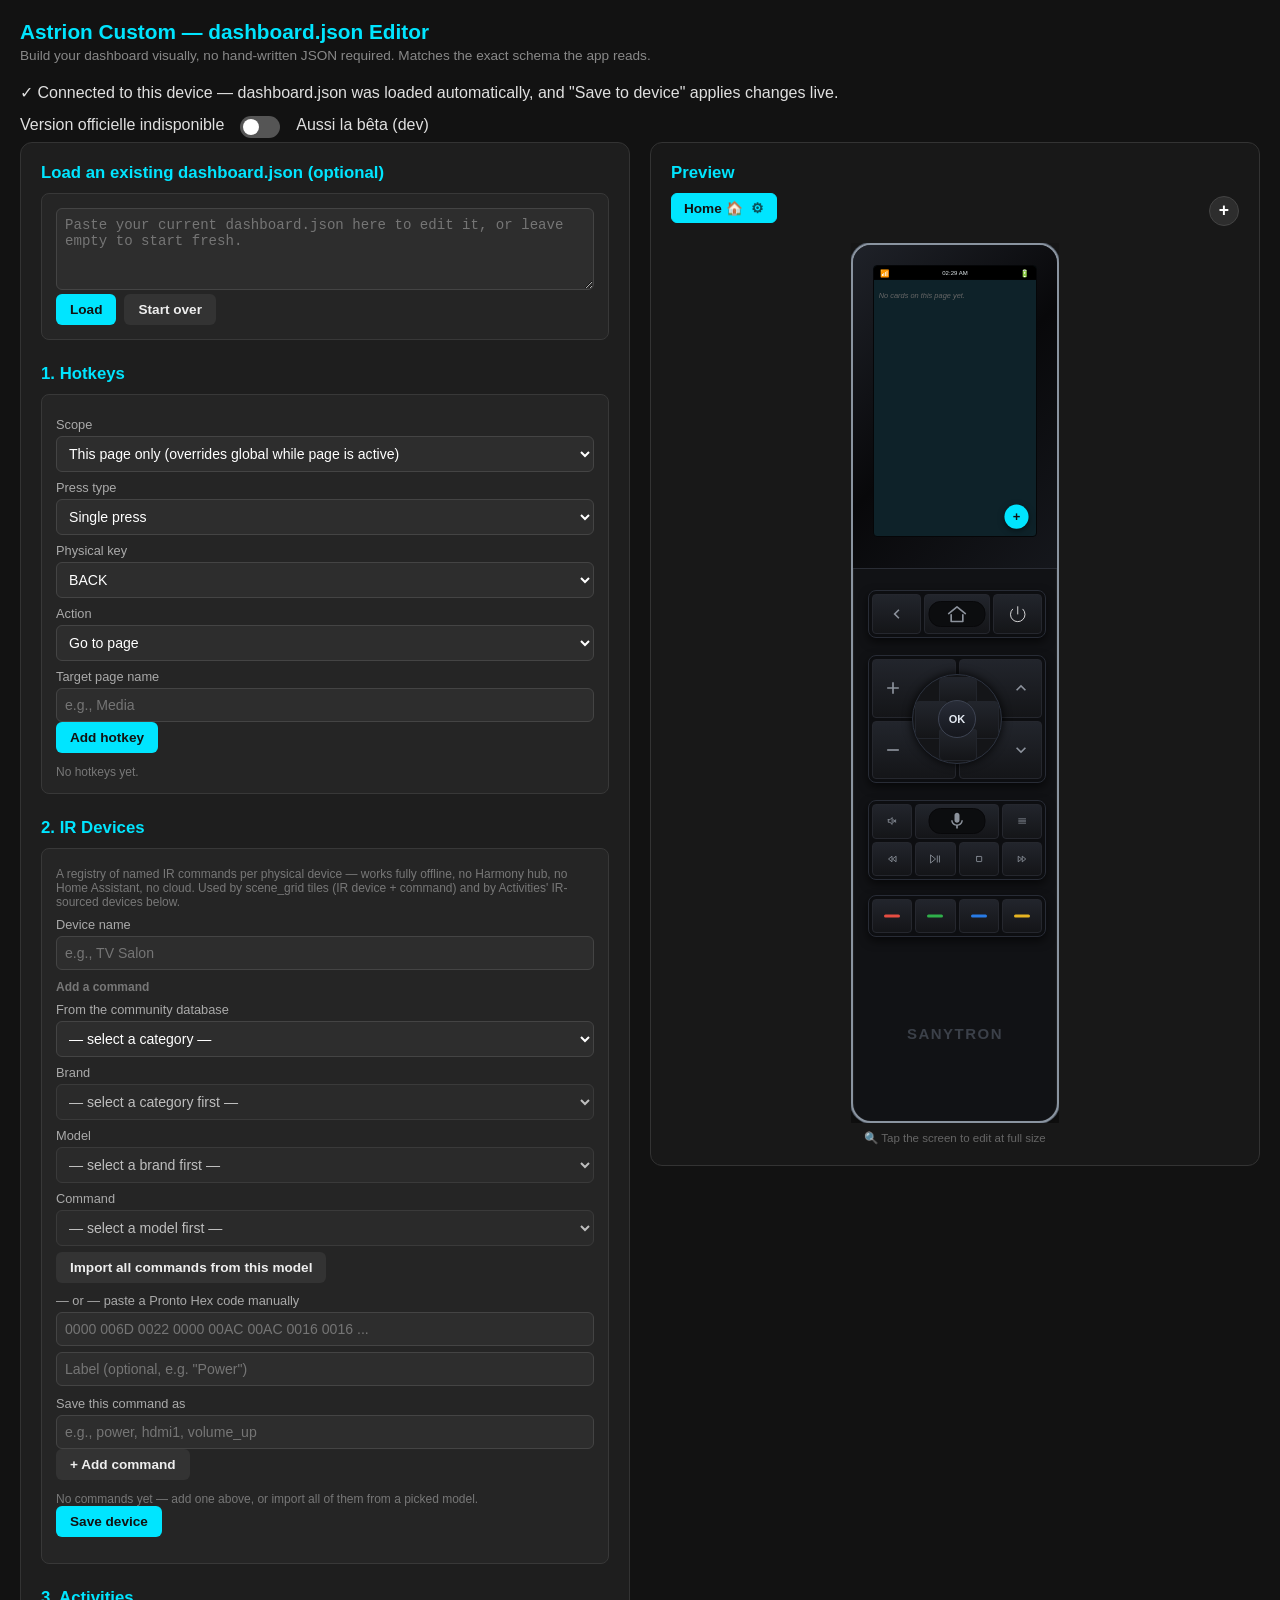
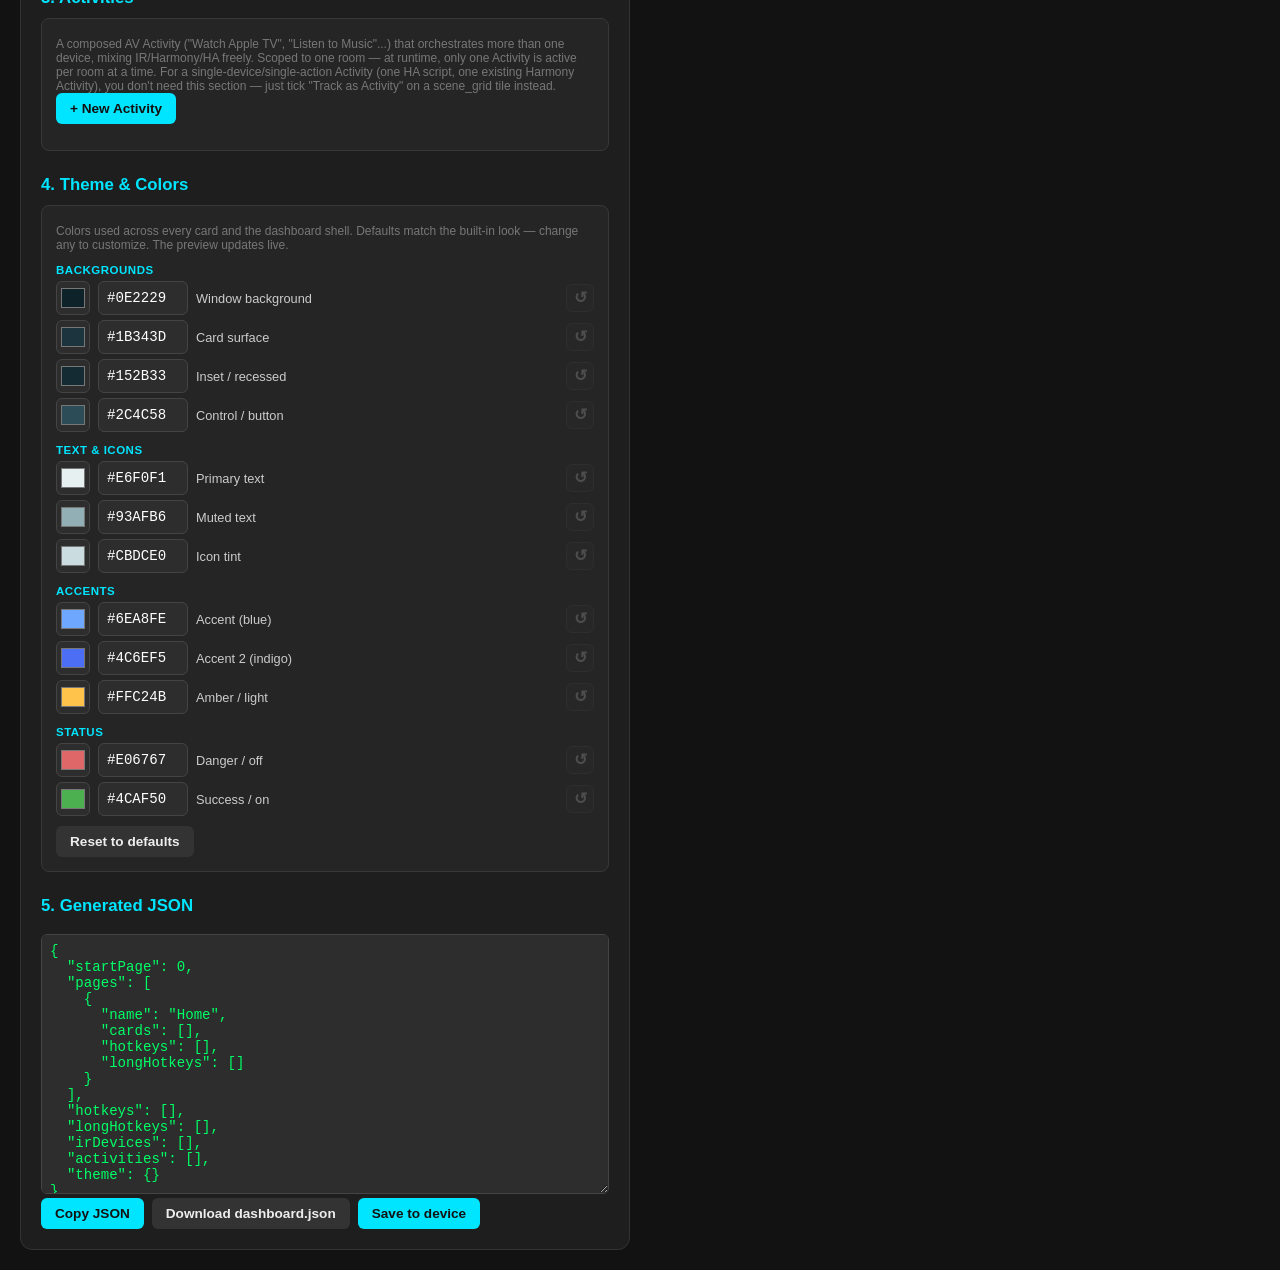
==== docs/index.html @ e72d1cf0 "feat: local beta channel + in-app update notification, fix hotkey badge and version-check bugs" ====
<!DOCTYPE html>
<html lang="en">
<head>
  <meta charset="UTF-8">
  <meta name="viewport" content="width=device-width, initial-scale=1">
  <title>Astrion Custom — dashboard.json Editor</title>
  <link rel="stylesheet" href="styles.css">
</head>
<body>

<h1>Astrion Custom — dashboard.json Editor</h1>
<div class="subtitle">Build your dashboard visually, no hand-written JSON required. Matches the exact schema the app reads.</div>
<div id="deviceModeBanner" class="note" style="display:none"></div>

<div class="release-info-row" style="display:flex;align-items:center;gap:16px;margin-top:6px;flex-wrap:wrap;">
  <span id="stableBadge"></span>
  <label class="beta-switch">
    <input type="checkbox" id="betaToggle" onchange="toggleBetaBadge()">
    <span class="beta-slider"></span>
  </label>
  <span>Aussi la bêta (dev)</span>
  <span id="betaBadge" style="display:none"></span>
</div>

<div class="layout">
  <!-- LEFT PANE -->
  <div class="editor-pane">

    <h2>Load an existing dashboard.json (optional)</h2>
    <div class="section-box">
      <textarea id="importBox" rows="4" placeholder="Paste your current dashboard.json here to edit it, or leave empty to start fresh."></textarea>
      <div class="btn-row">
        <button onclick="importJson()">Load</button>
        <button class="secondary" onclick="resetAll()">Start over</button>
      </div>
    </div>

    <h2>1. Hotkeys</h2>
    <div class="section-box">
      <label>Scope</label>
      <select id="hkScope">
        <option value="page">This page only (overrides global while page is active)</option>
        <option value="global">Global (every page)</option>
      </select>

      <label>Press type</label>
      <select id="hkType">
        <option value="hotkeys">Single press</option>
        <option value="longHotkeys">Long press (~500ms hold)</option>
      </select>

      <label>Physical key</label>
      <select id="hkKey">
        <option>BACK</option><option>HOME</option><option>POWER</option>
        <option>VOLUME_UP</option><option>VOLUME_DOWN</option><option>MUTE</option>
        <option>PAGE_UP</option><option>PAGE_DOWN</option>
        <option>UP</option><option>DOWN</option><option>LEFT</option><option>RIGHT</option><option>CENTER</option>
        <option>VOICE</option><option>MAIN</option>
        <option>REWIND</option><option>PLAY</option><option>STOP</option><option>FASTFORWARD</option>
        <option>RED_BUTTON</option><option>GREEN_BUTTON</option><option>BLUE_BUTTON</option><option>YELLOW_BUTTON</option>
      </select>

      <label>Action</label>
      <select id="hkAction" onchange="updateHotkeyActionInputs()">
        <option value="page">Go to page</option>
        <option value="openOverlay">Open overlay (Settings / Active Activities)</option>
        <option value="openCurrentActivity">Return to current Activity (for one room)</option>
        <option value="service">Home Assistant service call</option>
        <option value="harmonyCommand">Harmony IR command (direct to hub)</option>
        <option value="harmonyActivity">Harmony activity (direct to hub)</option>
      </select>

      <div id="dynamicHotkeyInputs"></div>
      <div class="btn-row">
        <button id="addHotkeyBtn" onclick="addHotkey()">Add hotkey</button>
        <button id="cancelHotkeyEditBtn" class="secondary" style="display:none" onclick="cancelHotkeyEdit()">Cancel edit</button>
      </div>
      <div id="hotkeysList" style="margin-top:12px"></div>
    </div>

    <h2>2. IR Devices</h2>
    <div class="section-box">
      <div class="hint">
        A registry of named IR commands per physical device — works fully offline,
        no Harmony hub, no Home Assistant, no cloud. Used by scene_grid tiles
        (IR device + command) and by Activities' IR-sourced devices below.
      </div>

      <label>Device name</label>
      <input type="text" id="irDevName" placeholder="e.g., TV Salon">

      <div class="hint" style="margin-top:10px"><strong>Add a command</strong></div>
      <label>From the community database</label>
      <select id="irCategory" onchange="onIrCategoryChange()"><option value="">Loading…</option></select>
      <label>Brand</label>
      <select id="irBrand" onchange="onIrBrandChange()" disabled><option value="">— select a category first —</option></select>
      <label>Model</label>
      <select id="irModel" onchange="onIrModelChange()" disabled><option value="">— select a brand first —</option></select>
      <label>Command</label>
      <select id="irCommand" disabled><option value="">— select a model first —</option></select>
      <div class="btn-row" style="margin-top:6px">
        <button type="button" class="secondary" onclick="importAllIrCommands()">Import all commands from this model</button>
      </div>

      <label style="margin-top:10px">— or — paste a Pronto Hex code manually</label>
      <input type="text" id="irManualPronto" placeholder="0000 006D 0022 0000 00AC 00AC 0016 0016 ...">
      <input type="text" id="irManualLabel" placeholder='Label (optional, e.g. "Power")' style="margin-top:6px">

      <label style="margin-top:10px">Save this command as</label>
      <input type="text" id="irCommandId" placeholder="e.g., power, hdmi1, volume_up">
      <div class="btn-row">
        <button type="button" class="secondary" onclick="addIrCommand()">+ Add command</button>
      </div>

      <div id="irCommandsList" style="margin-top:12px"></div>
      <div class="btn-row">
        <button id="saveIrDeviceBtn" onclick="saveIrDevice()">Save device</button>
        <button id="cancelIrDeviceEditBtn" class="secondary" style="display:none" onclick="cancelIrDeviceEdit()">Cancel edit</button>
      </div>
      <div id="irDevicesList" style="margin-top:12px"></div>
    </div>

    <h2>3. Activities</h2>
    <div class="section-box">
      <div class="hint">
        A composed AV Activity ("Watch Apple TV", "Listen to Music"...) that
        orchestrates more than one device, mixing IR/Harmony/HA freely. Scoped
        to one room — at runtime, only one Activity is active per room at a
        time. For a single-device/single-action Activity (one HA script, one
        existing Harmony Activity), you don't need this section — just tick
        "Track as Activity" on a scene_grid tile instead.
      </div>
      <div class="btn-row">
        <button onclick="startActivityWizard()">+ New Activity</button>
      </div>
      <div id="activitiesList" style="margin-top:12px"></div>
    </div>

    <h2>4. Theme & Colors</h2>
    <div class="section-box" id="themeBox"></div>

    <h2>5. Generated JSON</h2>
    <textarea id="jsonOutput" readonly></textarea>
    <div class="btn-row">
      <button onclick="copyJson()">Copy JSON</button>
      <button class="secondary" onclick="downloadJson()">Download dashboard.json</button>
      <button id="saveToDeviceBtn" style="display:none" onclick="saveDashboardToDevice()">Save to device</button>
    </div>
  </div>

  <!-- RIGHT PANE -->
  <div class="preview-pane">
    <h2 style="margin-top:0">Preview</h2>
    <div class="ha-toolbar">
      <div id="tabs" class="tabs"></div>
      <button type="button" class="ha-icon-btn" title="Add page" onclick="openPageDialog(null)">+</button>
    </div>
    <div class="remote-frame-scale-wrap">
      <div class="remote-frame">

        <div class="remote-screen-container">
          <div class="remote-screen" onclick="openPreviewModal()">
            <div class="remote-screen-scaler">
              <div class="remote-status-bar">
                <span class="sb-wifi">📶</span>
                <span class="sb-time" id="sbTime">21:42</span>
                <span class="sb-battery">🔋</span>
              </div>
              <div id="content" class="remote-screen-content"></div>
              <button type="button" class="preview-add-fab" title="Add card" onclick="event.stopPropagation(); openCardDialog(null)">+</button>
            </div>
          </div>
        </div>

        <!-- Physical buttons below are decorative only (no on-click behaviour),
             same as the old remote.png photo — they mirror the real device's
             layout/labels but aren't part of the dashboard being edited. -->

        <!-- ZONE 1: back / home / power -->
        <div class="remote-zone-container remote-zone-1">
          <button class="hw-btn btn-retour btn-large30" title="Retour" data-hwkey="BACK">
            <svg viewBox="0 0 24 24" class="icon-fill"><path d="M15.41 16.59L10.83 12l4.58-4.59L14 6l-6 6 6 6 1.41-1.41z"/></svg>
          </button>
          <button class="hw-btn btn-home recessed-pill" title="Accueil" data-hwkey="HOME">
            <svg viewBox="0 0 24 24" class="icon-stroke">
              <path d="M2 11.5L12 3.5l10 8" />
              <path d="M5 13v8h14v-8" />
            </svg>
          </button>
          <button class="hw-btn btn-power" title="Alimentation" data-hwkey="POWER">
            <svg viewBox="0 0 24 24" class="icon-stroke" style="stroke-width: 1;">
              <line x1="12" y1="3" x2="12" y2="12" />
              <path d="M18.4 6.1a9 9 0 1 1-12.8 0" />
            </svg>
          </button>
        </div>

        <!-- ZONE 2: volume/nav quad + directional pad -->
        <div class="remote-zone-container remote-zone-2">
          <div class="quad-grid">
            <button class="hw-btn quad-btn top-left" title="Volume +" data-hwkey="VOLUME_UP">
              <svg viewBox="0 0 24 24" class="icon-fill"><path d="M19 13h-6v6h-2v-6H5v-2h6V5h2v6h6v2z"/></svg>
            </button>
            <button class="hw-btn quad-btn top-right" title="Page precedente" data-hwkey="PAGE_UP">
              <svg viewBox="0 0 24 24" class="icon-fill"><path d="M7.41 15.41L12 10.83l4.59 4.58L18 14l-6-6-6 6 1.41 1.41z"/></svg>
            </button>
            <button class="hw-btn quad-btn bottom-left" title="Volume -" data-hwkey="VOLUME_DOWN">
              <svg viewBox="0 0 24 24" class="icon-fill"><path d="M19 13H5v-2h14v2z"/></svg>
            </button>
            <button class="hw-btn quad-btn bottom-right" title="Page suivante" data-hwkey="PAGE_DOWN">
              <svg viewBox="0 0 24 24" class="icon-fill"><path d="M7.41 8.59L12 13.17l4.59-4.58L18 10l-6 6-6-6 1.41-1.41z"/></svg>
            </button>
          </div>
          <div class="hw-dpad">
            <button class="dpad-btn dpad-top" title="Haut" data-hwkey="UP"></button>
            <button class="dpad-btn dpad-right" title="Droite" data-hwkey="RIGHT"></button>
            <button class="dpad-btn dpad-left" title="Gauche" data-hwkey="LEFT"></button>
            <button class="dpad-btn dpad-bottom" title="Bas" data-hwkey="DOWN"></button>
            <button class="dpad-ok" data-hwkey="CENTER">OK</button>
          </div>
        </div>

        <!-- ZONE 3: media controls -->
        <div class="remote-zone-container remote-zone-3">
          <button class="hw-btn" title="Muet" data-hwkey="MUTE">
            <svg viewBox="0 0 24 24">
              <path d="M3 9h4l5-5v16l-5-5H3V9z" class="icon-stroke" /><path d="M16.59 12L14 9.41 15.41 8 18 10.59 20.59 8 22 9.41 19.41 12 22 14.59 20.59 16 18 13.41 15.41 16 14 14.59 16.59 12z" class="icon-fill" />
            </svg>
          </button>
          <button class="hw-btn btn-wide-micro recessed-pill" title="Microphone" data-hwkey="VOICE">
            <svg viewBox="0 0 24 24" class="icon-fill"><path d="M12 14c1.66 0 2.99-1.34 2.99-3L15 5c0-1.66-1.34-3-3-3S9 3.34 9 5v6c0 1.66 1.34 3 3 3zm5.3-3c0 3-2.54 5.1-5.3 5.1S6.7 14 6.7 11H5c0 3.41 2.72 6.23 6 6.72V21h2v-3.28c3.28-.48 6-3.3 6-6.72h-1.7z"/></svg>
          </button>
          <button class="hw-btn" title="Menu" data-hwkey="MAIN">
            <svg viewBox="0 0 24 24" class="icon-fill"><path d="M3 18h18v-2H3v2zm0-5h18v-2H3v2zm0-7v2h18V6H3z"/></svg>
          </button>
          <button class="hw-btn" title="Retour rapide" data-hwkey="REWIND">
            <svg viewBox="0 0 24 24" class="icon-stroke">
              <polygon points="11 18 3.5 12 11 6" />
              <polygon points="20.5 18 13 12 20.5 6" />
            </svg>
          </button>
          <button class="hw-btn btn-play-pause" title="Lecture / Pause" data-hwkey="PLAY">
            <svg viewBox="0 0 24 24">
              <polygon points="2 3 13 12 2 21" class="icon-stroke" />
              <rect x="16" y="4" width="2" height="16" rx="0.5" class="icon-fill" />
              <rect x="21" y="4" width="2" height="16" rx="0.5" class="icon-fill" />
            </svg>
          </button>
          <button class="hw-btn" title="Arrêt" data-hwkey="STOP">
            <svg viewBox="0 0 24 24" class="icon-stroke">
              <rect x="6" y="6" width="12" height="12" rx="1" />
            </svg>
          </button>
          <button class="hw-btn" title="Avance rapide" data-hwkey="FASTFORWARD">
            <svg viewBox="0 0 24 24" class="icon-stroke">
              <polygon points="13 18 20.5 12 13 6" />
              <polygon points="3.5 18 11 12 3.5 6" />
            </svg>
          </button>
        </div>

        <!-- ZONE 4: colour buttons -->
        <div class="remote-zone-container remote-zone-4">
          <button class="hw-btn btn-color-stripe stripe-red" data-hwkey="RED_BUTTON"></button>
          <button class="hw-btn btn-color-stripe stripe-green" data-hwkey="GREEN_BUTTON"></button>
          <button class="hw-btn btn-color-stripe stripe-blue" data-hwkey="BLUE_BUTTON"></button>
          <button class="hw-btn btn-color-stripe stripe-yellow" data-hwkey="YELLOW_BUTTON"></button>
        </div>

        <div class="sanytron-logo">SANYTRON</div>

      </div>
    </div>
    <div class="remote-tap-hint">🔍 Tap the screen to edit at full size</div>
    <div id="hotkeysInfo"></div>
  </div>
</div>

<div id="previewModal" class="preview-modal" onclick="if (event.target === this) closePreviewModal()">
  <div class="preview-modal-inner">
    <button class="preview-modal-close" onclick="closePreviewModal()">✕ Close</button>
    <div id="modalScreenSlot"></div>
  </div>
</div>

<div id="cardEditorModal" class="preview-modal" onclick="if (event.target === this) cancelCardEdit()">
  <div class="preview-modal-inner ha-dialog">
    <button class="preview-modal-close" onclick="cancelCardEdit()">✕ Close</button>
    <h2 style="margin-top:0" id="cardEditorTitle">Add card</h2>
    <div class="section-box">
      <label>Card type</label>
      <select id="cardTypeSelect" onchange="updateCardFormInputs()">
        <optgroup label="Common">
          <option value="title">Title (title)</option>
          <option value="light">Light (light)</option>
          <option value="switch">Switch (switch)</option>
          <option value="cover">Cover / Shutter (cover)</option>
          <option value="fan">Fan (fan)</option>
          <option value="climate">Climate (climate)</option>
          <option value="source_select">Source selector (source_select)</option>
          <option value="select">Select / dropdown (select)</option>
        </optgroup>
        <optgroup label="Grids">
          <option value="button_grid">Button grid (button_grid)</option>
          <option value="scene_grid">Scene grid (scene_grid)</option>
        </optgroup>
        <optgroup label="Remotes">
          <option value="apple_tv_remote">Apple TV remote (apple_tv_remote)</option>
          <option value="tv_remote">TV / media remote (tv_remote)</option>
        </optgroup>
        <optgroup label="Advanced (raw options)">
          <option value="clock_weather">Clock &amp; weather (clock_weather)</option>
          <option value="media_player">Media player (media_player)</option>
          <option value="camera">Camera (camera)</option>
          <option value="speaker_group">Speaker group (speaker_group)</option>
          <option value="monitor">System monitor (monitor)</option>
          <option value="picture_elements">Picture elements (picture_elements)</option>
          <option value="plex">Plex (plex)</option>
          <option value="row">Row layout (row)</option>
          <option value="vacuum">Vacuum (vacuum)</option>
          <option value="custom">Other / custom type…</option>
        </optgroup>
      </select>

      <div id="dynamicCardInputs"></div>
      <div class="btn-row">
        <button id="addCardBtn" onclick="addCardToPage()">Add card to page</button>
        <button id="cancelCardEditBtn" class="secondary" onclick="cancelCardEdit()">Cancel</button>
      </div>
    </div>
  </div>
</div>

<div id="pageDialogModal" class="preview-modal" onclick="if (event.target === this) closePageDialog()">
  <div class="preview-modal-inner ha-dialog">
    <button class="preview-modal-close" onclick="closePageDialog()">✕ Close</button>
    <h2 style="margin-top:0" id="pageDialogTitle">Add page</h2>
    <div class="section-box">
      <label>Page name</label>
      <input type="text" id="pageDialogName" placeholder="e.g., Living Room, Apple TV...">
      <label style="margin-top:10px">Parent page (optional)</label>
      <select id="pageDialogParent" onchange="onPageDialogParentChange()"></select>
      <div class="hint" style="margin-top:4px">Makes this a child page — navigate to it via a card's own "Page to open" (e.g. a scene_grid tile), and a physical button jumps back to the parent automatically.</div>
      <div id="pageDialogParentKeyRow" style="display:none">
        <label style="margin-top:10px">Return-to-parent button</label>
        <select id="pageDialogParentKey">
          <option>BACK</option><option>HOME</option><option>POWER</option>
          <option>VOLUME_UP</option><option>VOLUME_DOWN</option><option>MUTE</option>
          <option>PAGE_UP</option><option>PAGE_DOWN</option>
          <option>UP</option><option>DOWN</option><option>LEFT</option><option>RIGHT</option><option>CENTER</option>
          <option>VOICE</option><option>MAIN</option>
          <option>REWIND</option><option>PLAY</option><option>STOP</option><option>FASTFORWARD</option>
          <option>RED_BUTTON</option><option>GREEN_BUTTON</option><option>BLUE_BUTTON</option><option>YELLOW_BUTTON</option>
        </select>
        <div class="hint" style="margin-top:4px">Defaults to BACK. Pick a different button if BACK is already used for something else on this page, or if you'd rather reserve BACK entirely. If this page also binds its own hotkey on the chosen button, that hotkey wins and the parent-jump is skipped.</div>
      </div>
      <label class="inline-check" style="margin-top:10px"><input type="checkbox" id="pageDialogStart"> Start page (shown on launch)</label>
      <div class="btn-row" style="margin-top:12px">
        <button onclick="savePageDialog()">Save</button>
        <button class="secondary" onclick="closePageDialog()">Cancel</button>
        <button id="pageDialogDeleteBtn" class="danger" style="display:none" onclick="deletePageFromDialog()">Delete page</button>
      </div>
    </div>
  </div>
</div>

<div id="activityWizardModal" class="preview-modal" onclick="if (event.target === this) closeActivityWizard()">
  <div class="preview-modal-inner ha-dialog">
    <button class="preview-modal-close" onclick="closeActivityWizard()">✕ Close</button>
    <h2 style="margin-top:0" id="activityWizardTitle">New Activity</h2>
    <div id="wizStepLabel" class="hint" style="margin-bottom:10px"></div>
    <div class="section-box">
      <div id="wizBody"></div>
      <div class="btn-row" style="margin-top:14px">
        <button id="wizBackBtn" class="secondary" onclick="wizardBack()">Back</button>
        <button id="wizNextBtn" onclick="wizardNext()">Next</button>
        <button id="wizSaveBtn" style="display:none" onclick="saveActivityWizard()">Save Activity</button>
      </div>
    </div>
  </div>
</div>

<div id="iconPickerModal" class="preview-modal" onclick="if (event.target === this) closeIconPicker()">
  <div class="preview-modal-inner icon-picker-inner">
    <button class="preview-modal-close" onclick="closeIconPicker()">✕ Close</button>
    <h2 style="margin-top:0">Choose an icon</h2>
    <div class="hint">Icons already uploaded via the "Icons" section on the device's home page (<code>/</code>).</div>
    <div id="iconPickerGrid" class="icon-picker-grid"></div>
  </div>
</div>

<div id="toast" class="toast"></div>

<script src="js/mocks.js"></script>
<script src="js/pages.js"></script>
<script src="js/cards.js"></script>
<script src="js/harmony.js"></script>
<script src="js/hotkeys.js"></script>
<script src="js/ir.js"></script>
<script src="js/activities.js"></script>
<script src="js/theme.js"></script>
<script src="js/export.js"></script>
<script src="js/preview.js"></script>
<script src="js/device.js"></script>
<script>initEditor(); loadStableBadge();</script>
</body>
</html>
---- docs/styles.css ----
body { font-family: -apple-system, BlinkMacSystemFont, "Segoe UI", Roboto, sans-serif; background: #121212; color: #e0e0e0; margin: 0; padding: 20px; }
  h1 { font-size: 1.3rem; color: #00E5FF; margin: 0 0 4px; }
  .subtitle { color: #888; font-size: 0.85rem; margin-bottom: 20px; }
  .layout { display: flex; gap: 20px; align-items: flex-start; }
  .editor-pane, .preview-pane { flex: 1; background: #1e1e1e; border: 1px solid #333; border-radius: 12px; padding: 20px; min-width: 0; }
  .preview-pane { position: sticky; top: 20px; background: #181818; }
  .beta-switch { position: relative; display: inline-block; width: 40px; height: 22px; }
  .beta-switch input { opacity: 0; width: 0; height: 0; }
  .beta-slider { position: absolute; inset: 0; background-color: #555; transition: .2s; border-radius: 22px; cursor: pointer; }
  .beta-slider:before { position: absolute; content: ""; height: 16px; width: 16px; left: 3px; bottom: 3px; background-color: #fff; transition: .2s; border-radius: 50%; }
  .beta-switch input:checked + .beta-slider { background-color: #00E5FF; }
  .beta-switch input:checked + .beta-slider:before { transform: translateX(18px); }
  h2 { color: #00E5FF; font-size: 1.05rem; margin: 24px 0 10px; }
  h2:first-child { margin-top: 0; }
  label { font-size: 0.8rem; color: #aaa; display: block; margin: 8px 0 4px; }
  input, select, textarea { width: 100%; padding: 8px; background: #2d2d2d; border: 1px solid #444; color: #fff; border-radius: 6px; box-sizing: border-box; font-size: 0.88rem; }
  textarea { font-family: monospace; resize: vertical; }
  button { background: #00E5FF; color: #121212; border: none; padding: 8px 14px; border-radius: 6px; font-weight: 600; cursor: pointer; font-size: 0.85rem; margin-top: 0px; }
  button:hover { background: #00b8cc; }
  button.secondary { background: #333; color: #eee; }
  button.secondary:hover { background: #444; }
  button.danger { background: #3a2222; color: #ff8a8a; }
  button.danger:hover { background: #4a2a2a; }
  /* Toast — slide-up notification replacing modal alert() for transient
     confirmations like "Save to device". Stays out of the way (fixed
     bottom-center, non-blocking) and auto-dismisses. */
  .toast {
    position: fixed; bottom: 24px; left: 50%;
    transform: translateX(-50%) translateY(140%);
    background: #2d2d2d; color: #fff; border: 1px solid #444;
    border-left: 4px solid #00E5FF; padding: 12px 18px; border-radius: 8px;
    font-size: 0.85rem; max-width: 90vw; box-shadow: 0 6px 24px rgba(0,0,0,0.55);
    z-index: 10000; opacity: 0; pointer-events: none;
    transition: transform 0.3s ease, opacity 0.3s ease;
  }
  .toast.show { transform: translateX(-50%) translateY(0); opacity: 1; }
  .toast.error { border-left-color: #ff5252; }
  .section-box { background: #252525; padding: 14px; border-radius: 8px; border: 1px solid #383838; margin-bottom: 14px; }
  .row { display: flex; gap: 10px; }
  .row > * { flex: 1; }
  .ha-toolbar { display: flex; align-items: center; gap: 8px; margin-bottom: 14px; }
  .ha-toolbar .tabs { margin-bottom: 0; flex: 1; }
  .ha-icon-btn { background: #2d2d2d; color: #fff; border: 1px solid #444; border-radius: 50%; width: 30px; height: 30px; padding: 0; line-height: 1; font-size: 1.1rem; flex-shrink: 0; }
  .ha-icon-btn:hover { background: #383838; }
  .tabs { display: flex; gap: 8px; margin-bottom: 14px; overflow-x: auto; padding-bottom: 6px; }
  .tab { background: #2d2d2d; border: 1px solid #444; padding: 6px 12px; cursor: pointer; border-radius: 6px; color: #fff; white-space: nowrap; font-size: 0.85rem; display: flex; align-items: center; gap: 8px; }
  .tab.active { background: #00E5FF; color: #121212; font-weight: bold; border-color: #00E5FF; }
  .tab-settings { opacity: 0.7; }
  .tab-settings:hover { opacity: 1; }
  .tab.active .tab-settings { color: #121212; }
  /* Drag-to-reorder page tabs — same visual language as the card reorder
     affordances below (.ha-draggable-card), just applied to the tab bar. */
  .tab[draggable="true"] { cursor: grab; }
  .tab[draggable="true"]:active { cursor: grabbing; }
  .tab.dragging { opacity: 0.4; }
  .tab.drag-over { outline: 2px dashed #00E5FF; outline-offset: 2px; }
  /* Card dialog (add/edit) and page dialog reuse .preview-modal, just wider
     and left-aligned like the rest of the form fields, mirroring the way
     Home Assistant edits a card in a dedicated dialog rather than inline. */
  .ha-dialog { width: min(520px, 90vw); max-height: 85vh; overflow-y: auto; text-align: left; }
  .inline-check { display: flex; align-items: center; gap: 8px; font-size: 0.85rem; color: #ccc; }
  .inline-check input { width: auto; }
  /* Drag-and-drop card reordering in the preview, same interaction as
     dragging a card to a new position in the HA dashboard editor. */
  .ha-draggable-card { cursor: grab; transition: opacity 0.15s ease; }
  .ha-draggable-card.dragging { opacity: 0.4; }
  .ha-draggable-card.drag-over { outline: 2px dashed #00E5FF; outline-offset: 2px; border-radius: 8px; }
  /* Wraps each preview card so card-title (below) can float over a corner
     without affecting layout. NO padding/border/background here on purpose:
     every real card type already draws its own background/radius/padding
     1:1 from Card.kt-equivalent dp values (.preview-cover, .preview-light,
     .preview-climate, etc.) — an extra box here doesn't exist on-device and
     was inflating each card's height, throwing off how many actually fit on
     screen before scrolling. margin-bottom matches PageContent's real
     Arrangement.spacedBy(10.dp) between cards.[cite: 1] */
  .card { position: relative; margin-bottom: 10px; }
  /* Edit/remove affordance for the builder only — never shown on-device.
     Floats over the card's own corner instead of a full-width bar so it
     costs zero extra vertical space (unlike the wrapper above, this WOULD
     throw off the "how many cards fit" preview if it pushed content down).[cite: 1] */
  .card-title {
    position: absolute; top: 4px; right: 4px; z-index: 2;
    background: rgba(0,0,0,0.6); border-radius: 6px; padding: 3px 7px;
    font-size: 0.62rem; color: #aaa; text-transform: uppercase;
    display: flex; align-items: center; gap: 7px; line-height: 1;
  }
  .list-item { background: #1c1c1c; border: 1px solid #333; border-radius: 6px; padding: 8px 10px; margin-bottom: 6px; display: flex; justify-content: space-between; align-items: center; font-size: 0.85rem; gap: 8px; }
  .list-item .remove { color: #ff8a8a; cursor: pointer; font-weight: bold; flex-shrink: 0; }
  .card-title .remove { cursor: pointer; color: #ccc; }
  .card-title .remove:hover { color: #fff; }
  .hotkeys-badge { background: #0d2b30; border: 1px solid #00E5FF; padding: 8px 10px; border-radius: 6px; margin-bottom: 10px; font-size: 0.78rem; }
  .hint { font-size: 0.75rem; color: #777; margin-top: 4px; }
  .hint-row { display: flex; flex-wrap: wrap; gap: 4px 16px; }
  .hint-row .inline-check { display: flex; align-items: center; gap: 6px; font-size: 0.8rem; color: #ccc; margin: 0; }
  .hint-row .inline-check input { margin: 0; }
  #jsonOutput { height: 260px; margin-top: 8px; color: #00ff66; }
  .btn-row { display: flex; gap: 8px; flex-wrap: wrap; }
  .btn-row button { margin-top: 0; }

  /* Toggle switches instead of native checkboxes — same HTML (plain
     <input type="checkbox">), just restyled, so every existing checkbox in
     the app (card option forms, hotkeys, page dialog...) picks this up with
     no markup changes needed. */
  input[type="checkbox"] {
    -webkit-appearance: none; -moz-appearance: none; appearance: none;
    width: 38px !important; height: 22px !important; min-width: 38px;
    background: #3a3a3a; border: 1px solid #4a4a4a; border-radius: 999px;
    position: relative; cursor: pointer; padding: 0; margin: 0;
    vertical-align: middle; flex-shrink: 0; box-sizing: border-box;
    transition: background 0.15s ease, border-color 0.15s ease;
  }
  input[type="checkbox"]::before {
    content: ''; position: absolute; top: 1px; left: 1px;
    width: 18px; height: 18px; border-radius: 50%;
    background: #ccc;
    transition: transform 0.15s ease, background 0.15s ease;
  }
  input[type="checkbox"]:hover { border-color: #666; }
  input[type="checkbox"]:checked { background: #00E5FF; border-color: #00E5FF; }
  input[type="checkbox"]:checked::before { transform: translateX(16px); background: #121212; }
  input[type="checkbox"]:focus-visible { outline: 2px solid #00E5FF; outline-offset: 2px; }

  /* Device-frame preview: a fully HTML/CSS recreation of the physical
     SANYTRON remote (replaces the old remote.png photo overlay — no more
     measuring crop coordinates on a photo, the frame's own dimensions ARE
     the source of truth). App content renders inside .remote-screen, sized
     to the real HA100 resolution (480x800) via .remote-screen-scaler below,
     status bar included, so the preview matches what actually runs
     on-device. Tap the screen to expand it into a larger modal — editing at
     the small in-frame size isn't practical.[cite: 1] */

  /* remote_test.html (the source for this whole block) had a page-wide
     `* { box-sizing: border-box; }` reset that didn't carry over when this
     was merged into the builder's own styles.css (which sets box-sizing
     per-rule instead of globally). Every width/height value below assumes
     border-box — without this, padding/border were adding ON TOP of the
     specified sizes instead of being included in them, so .remote-frame
     rendered 212x884 instead of 208x880, .remote-screen-container 240px
     wide instead of 208px, each zone 186px instead of 178px, etc. — the
     screen and every button progressively drifting out of position/off the
     edge. Scoped to this subtree only, not added to the rest of the file.
     .remote-screen is listed separately (not just covered by ".remote-frame
     *") because openPreviewModal() moves it out into #modalScreenSlot,
     outside .remote-frame entirely — without its own explicit entry here it
     would silently lose border-box the moment it's expanded.[cite: 1] */
  .remote-frame-scale-wrap, .remote-frame, .remote-frame *,
  .remote-screen, .remote-screen * { box-sizing: border-box; }

  /* .remote-frame is a fixed 208x880px design (matches the physical device's
     proportions) — this wrapper scales it via updateRemoteFrameScale()
     (preview.js) to fit whatever width is actually available, using a CSS
     transform + a JS-measured height (deliberately not `aspect-ratio`: that
     turned out unreliable across browsers/webviews for the old remote.png
     crop and cost a debugging round-trip, so this preview avoids it
     entirely). Never scales up past 1:1 (see updateRemoteFrameScale).[cite: 1] */
  .remote-frame-scale-wrap { width: 100%; max-width: 208px; margin: 0 auto; overflow: hidden; }
  .remote-frame {
    width: 208px; height: 880px;
    transform-origin: top left;
    position: relative;
    background: #111215; border-radius: 20px; border: 2px solid #8a94a0;
    box-shadow: 0 0 0 1px #4a525d, 0 25px 60px rgba(0, 0, 0, 0.95), inset 0 1px 2px rgba(255, 255, 255, 0.2);
    user-select: none; overflow: hidden;
  }

  .remote-screen-container {
    position: absolute; top: 0; left: 0; width: 100%; height: 324px;
    background: linear-gradient(135deg, #1f2229 0%, #08080a 50%, #15171c 100%);
    padding: 20px 16px 32px 16px;
    border-bottom: 1px solid #2a2d35;
    display: flex; justify-content: center;
  }
  /* Pure clipping/sizing box (164x272px at the frame's native 208px width) —
     does NOT size any content itself; .remote-screen-scaler below does
     that, always at the device's true dp size, then gets scaled down/up by
     updateRemoteScreenScale() (preview.js) via a CSS transform to exactly
     fill whatever pixel width this box currently has (164px in-frame, 349px
     expanded, or anything in between on window resize). That's what keeps
     every child element's raw-px sizing (copied 1:1 from the app's dp/sp
     values, e.g. .pc-icon's 42px = CoverIcon's 42.dp) proportionally
     correct at ANY preview size, not just one specific width.[cite: 1] */
  .remote-screen {
    width: 164px; height: 272px;
    overflow: hidden; border-radius: 4px;
    background: var(--bg); border: 1px solid #050608;
    cursor: zoom-in;
    display: flex; flex-direction: column;
  }
  /* True dp size of the device's screen: 480x800px physical ÷ its active
     density (Settings -> Developer options -> "Override density" if set,
     else the physical density; check both with `adb shell wm density`).
     Currently 480px / (220/160) ≈ 349dp wide, 800/(220/160) ≈ 582dp tall.
     If you change the device's density override, recompute both the same
     way (this is independent of the frame's own 164x272 screen cutout size
     above — it's the app's real dp canvas, always 480:800 in proportion).[cite: 1] */
  .remote-screen-scaler {
    width: 349px; height: 582px;
    transform-origin: top left;
    display: flex; flex-direction: column;
    flex-shrink: 0; /* belt-and-braces: never let flex contexts resize this away from its true dp size, which the scale-factor maths above assumes */
    position: relative; /* anchors .preview-add-fab below */
  }
  /* Floating "+" button, fixed to the bottom-right corner of the screen
     itself (not the scrolling card list) so it's visible the instant the
     preview is opened — same spot/role as the FAB in the Home Assistant
     dashboard editor. Sized in the same true-dp px scale as everything else
     here, so it stays proportionally correct at thumbnail or expanded size. */
  .preview-add-fab {
    position: absolute; right: 16px; bottom: 16px; z-index: 5;
    width: 52px; height: 52px; border-radius: 50%;
    background: #00E5FF; color: #121212; border: none;
    font-size: 28px; font-weight: 600; line-height: 1;
    display: flex; align-items: center; justify-content: center;
    box-shadow: 0 4px 14px rgba(0,0,0,0.5);
    cursor: pointer; padding: 0;
  }
  .preview-add-fab:hover { background: #00b8cc; }
  /* Sized to match TopStatusBar.kt exactly: 30dp height, 14dp horizontal
     padding, 13sp clock text, 16dp wifi/battery icons.[cite: 1] */
  .remote-status-bar {
    flex: 0 0 auto; height: 30px; background: #000;
    display: grid; grid-template-columns: 1fr auto 1fr; align-items: center;
    box-sizing: border-box; padding: 0 14px; font-size: 13px; color: #dfe6ea;
    font-variant-numeric: tabular-nums;
  }
  .remote-status-bar .sb-wifi, .remote-status-bar .sb-battery { font-size: 16px; }
  .remote-status-bar .sb-wifi { justify-self: start; }
  .remote-status-bar .sb-time { justify-self: center; }
  .remote-status-bar .sb-battery { justify-self: end; }
  /* Matches PageContent's real padding: 10dp horizontal, 8dp vertical.[cite: 1] */
  .remote-screen-content { flex: 1; overflow-y: auto; overflow-x: hidden; padding: 8px 10px; box-sizing: border-box; }
  .remote-tap-hint { text-align: center; font-size: 0.72rem; color: #666; margin-top: 8px; }

  /* --- physical buttons: mirror the real remote's layout/labels; no
     on-click behaviour (nothing to trigger from a builder preview), but
     hover/focus glow the same cyan as the real device's touch feedback, and
     data-hwkey buttons get a persistent glow when a hotkey is already bound
     to them — see updateHardwareKeyHighlights() in hotkeys.js. --- */
  .hw-btn {
    background: linear-gradient(180deg, #22252c 0%, #141518 100%);
    color: #8c929c; border: 1px solid #25272e; border-radius: 4px; cursor: default;
    display: flex; align-items: center; justify-content: center; position: relative;
    min-width: 0; min-height: 0;
  }
  .hw-btn svg { width: 20px; height: 20px; z-index: 2; }
  .icon-stroke { fill: none; stroke: currentColor; stroke-width: 2; stroke-linecap: round; stroke-linejoin: round; }
  .icon-fill { fill: currentColor; stroke: none; }
  .hw-btn.btn-large30 svg { width: 30px; height: 30px; }
  .hw-btn.btn-play-pause svg { width: 14px; height: 14px; }
  .recessed-pill::before {
    content: ''; position: absolute; width: 55px; height: 24px; border-radius: 12px;
    background: #0c0d0f; border: 1px solid #08080a;
    top: 50%; left: 50%; transform: translate(-50%, -50%); z-index: 1;
  }
  .hw-btn:hover, .hw-btn:focus,
  .dpad-btn:hover, .dpad-btn:focus,
  .dpad-ok:hover, .dpad-ok:focus {
    background: linear-gradient(180deg, #333844 0%, #1f2229 100%);
    color: #ffffff; border-color: #00e5ff;
    box-shadow: 0 0 8px rgba(0, 229, 255, 0.4);
  }
  /* Bound to a short-press hotkey (global or on the active page). */
  .hw-btn.hw-assigned, .dpad-btn.hw-assigned, .dpad-ok.hw-assigned {
    border-color: #00e5ff;
    box-shadow: 0 0 6px rgba(0, 229, 255, 0.45);
  }
  /* Bound to a long-press hotkey ONLY (no short-press binding). */
  .hw-btn.hw-assigned-long-only, .dpad-btn.hw-assigned-long-only, .dpad-ok.hw-assigned-long-only {
    border-color: #e6b422;
    box-shadow: 0 0 6px rgba(230, 180, 34, 0.45);
  }
  /* Layered on top of hw-assigned when a button has BOTH a short- and a
     long-press binding, so the amber ring reads as "plus a long-press",
     rather than overriding the cyan short-press glow entirely. */
  .hw-btn.hw-has-long, .dpad-btn.hw-has-long, .dpad-ok.hw-has-long {
    outline: 2px solid #e6b422; outline-offset: 1px;
  }

  .remote-zone-container {
    background: #0d0e11; border: 1px solid #282c36; border-radius: 8px; padding: 3px;
    box-shadow: 0 4px 10px rgba(0, 0, 0, 0.6);
    position: absolute; left: 15px; width: 178px;
  }
  .remote-zone-1 { top: 345px; height: 48px; display: flex; justify-content: space-between; gap: 3px; }
  .btn-retour { flex: 1; height: 100%; }
  .btn-home { flex: 1.8; height: 100%; border-radius: 4px; }
  .btn-power { flex: 1; height: 100%; color: #fff; }

  .remote-zone-2 { top: 410px; height: 128px; position: absolute; }
  .quad-grid {
    display: grid; grid-template-columns: 1fr 1fr; grid-template-rows: 1fr 1fr; gap: 3px;
    width: 100%; height: 100%; background: transparent; border: none; padding: 0; box-shadow: none;
  }
  .quad-btn { border-radius: 4px; font-size: 13px; font-weight: 600; }
  .top-left { justify-content: flex-start; padding-left: 10px; }
  .top-right { justify-content: flex-end; padding-right: 10px; }
  .bottom-left { justify-content: flex-start; padding-left: 10px; }
  .bottom-right { justify-content: flex-end; padding-right: 10px; }

  /* CORRECTION DU DÉCALAGE : Centrage parfait via transform identique à remote_test.html[cite: 3] */
  .hw-dpad {
    position: absolute; 
    top: 50%; 
    left: 50%;
    transform: translate(-50%, -50%);
    width: 90px; height: 90px; border-radius: 50%; background: #141518;
    border: 1px solid #2d3340; box-shadow: 0 0 10px rgba(0, 0, 0, 0.9);
    z-index: 2; overflow: hidden;
  }
  .dpad-btn {
    position: absolute; background: linear-gradient(180deg, #22252c 0%, #141518 100%);
    border: 1px solid #22252c; display: flex; align-items: center; justify-content: center; color: #8c929c;
  }
  .dpad-top { top: 2px; left: 26px; width: 38px; height: 32px; border-radius: 4px 4px 2px 2px; }
  .dpad-bottom { bottom: 2px; left: 26px; width: 38px; height: 32px; border-radius: 2px 2px 4px 4px; }
  .dpad-left { top: 26px; left: 2px; width: 32px; height: 38px; border-radius: 4px 2px 2px 4px; }
  .dpad-right { top: 26px; right: 2px; width: 32px; height: 38px; border-radius: 2px 4px 4px 2px; }
  .dpad-btn svg { width: 16px; height: 16px; }
  .dpad-ok {
    position: absolute; top: 50%; left: 50%; transform: translate(-50%, -50%);
    width: 38px; height: 38px; border-radius: 50%;
    background: linear-gradient(180deg, #282c37 0%, #15171d 100%);
    border: 1px solid #3d4352; color: #e2e8f0; font-weight: 600; font-size: 11px;
    display: flex; align-items: center; justify-content: center; z-index: 3;
  }

  .remote-zone-3 {
    top: 555px; height: 80px; display: grid;
    grid-template-columns: repeat(4, 1fr); grid-template-rows: repeat(2, 1fr); gap: 3px;
  }
  .btn-wide-micro { grid-column: span 2; border-radius: 4px; }

  .remote-zone-4 { top: 650px; height: 42px; display: grid; grid-template-columns: repeat(4, 1fr); gap: 3px; }
  .btn-color-stripe { position: relative; }
  .btn-color-stripe::after {
    content: ''; position: absolute; width: 16px; height: 3px; border-radius: 2px;
    top: 50%; left: 50%; transform: translate(-50%, -50%);
  }
  .stripe-red::after { background: #e54d42; }
  .stripe-green::after { background: #2fb04a; }
  .stripe-blue::after { background: #287be6; }
  .stripe-yellow::after { background: #e6b422; }

  .sanytron-logo {
    position: absolute; top: 780px; left: 50%; transform: translateX(-50%);
    font-weight: 800; font-size: 15px; letter-spacing: 1.5px; color: #3b4049;
  }

  /* Expanded modal view — the same .remote-screen node is moved in here on
     click, so no rendering logic is duplicated.[cite: 1] */
  .preview-modal { display: none; position: fixed; inset: 0; background: rgba(0,0,0,0.7); z-index: 1000; align-items: center; justify-content: center; }
  .preview-modal.open { display: flex; }
  .preview-modal-inner { position: relative; background: #181818; border: 1px solid #333; border-radius: 12px; padding: 24px; }
  .preview-modal-close { position: absolute; top: 10px; right: 10px; z-index: 10; background: #333; color: #eee; border: none; border-radius: 6px; padding: 5px 11px; cursor: pointer; font-size: 0.9rem; }
  /* Same 349x582dp size as .remote-screen-scaler above (their maths live
     next to that rule) — makes updateRemoteScreenScale() apply a scale of
     ~1 here, so the modal renders crisp instead of visibly scaled. Overrides
     the frame's 164x272 in-frame cutout size, which is meaningless once
     .remote-screen is moved out into the modal (see openPreviewModal).[cite: 1] */
  .remote-screen.expanded { width: 349px; height: 582px; cursor: default; }

  /* Icon field: text input (still editable by hand) + a live thumbnail +
     "Choose…" button that opens the icon-picker modal below. The thumbnail
     and picker both only resolve when the builder is served by the device
     itself (see iconUrl() in cards.js) — harmless no-ops otherwise.[cite: 1] */
  .icon-field-row { display: flex; gap: 8px; align-items: center; }
  .icon-field-row input { flex: 1; }
  .icon-field-thumb { width: 34px; height: 34px; flex: 0 0 auto; border-radius: 7px; background: #2d2d2d; object-fit: contain; padding: 3px; box-sizing: border-box; display: none; }
  .icon-field-thumb.shown { display: block; }
  .icon-field-row button.secondary { margin-top: 0; flex: 0 0 auto; white-space: nowrap; }

  .icon-picker-inner { width: 380px; max-width: 90vw; }
  .icon-picker-grid { display: grid; grid-template-columns: repeat(auto-fill, minmax(68px, 1fr)); gap: 10px; max-height: 360px; overflow-y: auto; margin-top: 10px; }
  .icon-picker-item { display: flex; flex-direction: column; align-items: center; gap: 4px; cursor: pointer; padding: 8px 4px; border-radius: 8px; background: #202020; border: 1px solid #333; }
  .icon-picker-item:hover { background: #2a2a2a; border-color: #00E5FF; }
  .icon-picker-item img { width: 36px; height: 36px; object-fit: contain; background: #2d2d2d; border-radius: 7px; padding: 4px; box-sizing: border-box; }
  .icon-picker-item span { font-size: 0.65rem; color: #aaa; max-width: 68px; overflow: hidden; text-overflow: ellipsis; white-space: nowrap; }
  .icon-picker-empty, .icon-picker-error { color: #888; font-size: 0.82rem; padding: 20px 4px; text-align: center; }

  /* Real cards never show their config type name, edit/remove icons, or
     entity id — only the zoomed/expanded view (an editing aid) does.[cite: 1] */
  .remote-screen:not(.expanded) .card-title,
  .remote-screen:not(.expanded) .hint {
    display: none;
  }

  .preview-apple-remote, .preview-tv-remote { background: var(--card); border-radius: 24px; padding: 20px; display: flex; flex-direction: column; align-items: center; gap: 18px; max-width: 260px; margin: 0 auto; }
  .preview-trackpad { width: 160px; height: 160px; background: var(--control); border-radius: 50%; position: relative; display: flex; align-items: center; justify-content: center; }
  .preview-inner-select { width: 46px; height: 46px; background: var(--control); border-radius: 50%; opacity: 0.7; }
  .preview-row-buttons { display: flex; justify-content: space-around; width: 100%; gap: 10px; }
  .preview-pill { background: var(--control); border-radius: 50px; padding: 8px 16px; font-size: 12px; color: var(--text); }
  .preview-play-btn { width: 44px; height: 44px; background: var(--control); border-radius: 50%; display: flex; align-items: center; justify-content: center; color: var(--text); }
  .preview-grid { display: grid; gap: 8px; min-width: 0; }
  .preview-tile { background: #2a2a2a; border-radius: 8px; padding: 10px; font-size: 0.82rem; text-align: center; min-width: 0; overflow: hidden; text-overflow: ellipsis; white-space: nowrap; box-sizing: border-box; }

  /* scene_grid / button_grid tiles — sized to match the real on-device tile
     dp values 1:1 (see SceneGridCard.kt / ButtonGridCard.kt), same convention
     as the other preview-* card styles below.[cite: 1] */
  .preview-scene-tile, .preview-button-tile {
    display: flex; flex-direction: column; align-items: center; justify-content: center;
    border-radius: 14px; box-sizing: border-box; padding: 6px; overflow: hidden; min-width: 0;
  }
  .preview-scene-tile.has-icon, .preview-button-tile.has-icon { height: 74px; }
  .preview-scene-tile.no-icon { height: 58px; }
  .preview-scene-tile.fill { height: 120px; }
  .preview-button-tile.has-icon { height: 68px; }
  .preview-button-tile.no-icon { height: 48px; }
  .preview-scene-tile .st-icon, .preview-scene-tile .st-icon-spacer { width: 28px; height: 28px; object-fit: contain; flex: 0 0 auto; }
  .preview-scene-tile.fill .st-icon { width: 100%; height: 100%; object-fit: contain; flex: 1 1 auto; }
  .preview-button-tile .bt-icon { width: 32px; height: 32px; object-fit: contain; flex: 0 0 auto; margin-bottom: 4px; }
  .preview-scene-tile .st-label {
    font-size: 12px; font-weight: 500; text-align: center; margin-top: 6px; max-width: 100%;
    white-space: nowrap; overflow: hidden; text-overflow: ellipsis;
  }
  .preview-scene-tile.no-icon .st-label { font-size: 15px; margin-top: 0; }
  .preview-button-tile .bt-label {
    color: var(--text); font-size: 12px; font-weight: 500; text-align: center; max-width: 100%;
    white-space: nowrap; overflow: hidden; text-overflow: ellipsis;
  }
  .preview-button-tile.no-icon { background: var(--control); }
  .preview-button-tile.has-icon { background: var(--control); }
  .preview-button-tile.no-icon .bt-label { font-size: 15px; }

  /* cover card — mirrors CoverCard.kt's 3 layouts (default / horizontal / vertical)[cite: 1] */
  .preview-cover { border-radius: 18px; background: var(--card); padding: 12px 14px; box-sizing: border-box; }
  .preview-cover.layout-horizontal { display: flex; align-items: center; gap: 12px; }
  .preview-cover.layout-default { display: flex; flex-direction: column; gap: 12px; }
  .preview-cover.layout-vertical { display: flex; flex-direction: column; align-items: center; gap: 8px; }
  .pc-icon { width: 42px; height: 42px; border-radius: 12px; background: var(--control); display: flex; align-items: center; justify-content: center; flex: 0 0 auto; }
  .pc-icon.pc-icon-lg { width: 48px; height: 48px; }
  .pc-icon svg { width: 24px; height: 24px; fill: var(--icon); }
  .pc-namestate { display: flex; flex-direction: column; min-width: 0; }
  .pc-namestate.pc-center { align-items: center; text-align: center; }
  .pc-name { color: var(--text); font-size: 16px; font-weight: 600; white-space: nowrap; overflow: hidden; text-overflow: ellipsis; max-width: 100%; }
  .pc-state { color: var(--muted); font-size: 13px; }
  .pc-controls { display: flex; gap: 8px; }
  .pc-controls.pc-full { width: 100%; justify-content: space-evenly; }
  .pc-btn { width: 44px; height: 44px; border-radius: 50%; background: var(--control); display: flex; align-items: center; justify-content: center; flex: 0 0 auto; }
  .pc-btn svg { width: 24px; height: 24px; fill: var(--icon); }
  .pc-btn.pc-disabled { opacity: 0.35; }
  /* Mushroom-style draggable slider (position/tilt/brightness) — mirrors CoverCard.kt's
     and LightCard.kt's PercentSlider composable, static (non-interactive) in this preview.[cite: 1] */
  .pc-slider { position: relative; width: 100%; height: 36px; border-radius: 18px; background: var(--inset); overflow: hidden; box-sizing: border-box; display: flex; align-items: center; justify-content: center; }
  .pc-slider-fill { position: absolute; left: 0; top: 0; bottom: 0; border-radius: 18px; }
  .pc-slider-label { position: relative; color: var(--text); font-size: 13px; font-weight: 600; z-index: 1; }
  .pc-cycle-btn { width: 36px; height: 36px; border-radius: 50%; background: var(--control); display: flex; align-items: center; justify-content: center; flex: 0 0 auto; cursor: help; }
  .pc-cycle-btn svg { width: 22px; height: 22px; fill: var(--icon); }
  .preview-light { border-radius: 18px; background: var(--card); padding: 12px 14px; box-sizing: border-box; }
  .preview-light.layout-horizontal { display: flex; align-items: center; gap: 12px; }
  .preview-light.layout-default { display: flex; flex-direction: column; gap: 10px; }
  .preview-light.layout-vertical { display: flex; flex-direction: column; align-items: center; gap: 8px; }
  .pc-icon.pl-icon svg { fill: currentColor; }
  /* Mushroom-style colour swatch row — mirrors LightCard.kt's ColorSwatchRow composable.[cite: 1] */
  .pl-color-row { display: flex; gap: 8px; flex-wrap: wrap; }
  .pl-swatch { width: 28px; height: 28px; border-radius: 50%; flex: 0 0 auto; box-shadow: 0 0 0 1px rgba(255,255,255,0.15) inset; }

  /* media_player card — mirrors MediaPlayerCard.kt's compact Mushroom-style tile[cite: 1] */
  .preview-media { border-radius: 18px; background: var(--card); padding: 12px 14px; box-sizing: border-box; display: flex; flex-direction: column; gap: 10px; }
  .pm-row { display: flex; align-items: center; gap: 12px; }
  .pm-avatar { width: 42px; height: 42px; border-radius: 50%; background: var(--control); display: flex; align-items: center; justify-content: center; flex: 0 0 auto; overflow: hidden; }
  .pm-avatar svg { width: 22px; height: 22px; fill: var(--icon); }
  .pm-controls { display: flex; align-items: center; gap: 8px; }
  .pm-btn { width: 36px; height: 36px; border-radius: 10px; background: var(--control); display: flex; align-items: center; justify-content: center; flex: 0 0 auto; }
  .pm-btn.pm-accent { background: var(--accent2); }
  .pm-btn svg { width: 18px; height: 18px; fill: var(--text); }
  .pm-btn.pm-swap { margin-left: auto; }
  .preview-media-full { border-radius: 20px; background: var(--card); padding: 16px; box-sizing: border-box; display: flex; flex-direction: column; align-items: center; gap: 14px; }
  .pm-art { width: 100%; aspect-ratio: 1.2; border-radius: 16px; background: var(--control); background-size: cover; background-position: center; display: flex; align-items: center; justify-content: center; }
  .pm-art svg { width: 48px; height: 48px; fill: rgba(255,255,255,0.6); }
  .pm-full-title { color: var(--text); font-size: 20px; font-weight: 700; text-align: center; }
  .pm-full-subtitle { color: var(--muted); font-size: 14px; text-align: center; }
  .pm-progress { width: 100%; height: 4px; border-radius: 2px; background: rgba(255,255,255,0.2); overflow: hidden; }
  .pm-progress-fill { height: 100%; background: var(--accent2); }
  .pm-full-controls { display: flex; justify-content: space-evenly; align-items: center; width: 100%; }
  .pm-full-btn { width: 50px; height: 50px; border-radius: 50%; background: var(--control); display: flex; align-items: center; justify-content: center; opacity: 0.6; }
  .pm-full-btn.pm-big { width: 64px; height: 64px; }
  .pm-full-btn.pm-accent { background: var(--accent2); opacity: 1; }
  .pm-full-btn svg { width: 24px; height: 24px; fill: #fff; }

  .preview-clock-weather { background: var(--card); border-radius: 18px; padding: 12px; display: flex; align-items: center; gap: 12px; }
  .preview-clock-weather .cw-emoji { font-size: 34px; }
  .preview-clock-weather .cw-time { color: var(--text); font-size: 26px; font-weight: 300; line-height: 1.1; }
  .preview-clock-weather .cw-date { color: var(--muted); font-size: 12px; }
  .preview-clock-weather .cw-right { text-align: right; color: var(--muted); font-size: 11px; }
  .preview-clock-weather .cw-temp { color: var(--text); font-size: 20px; font-weight: 600; }
  .preview-clock-weather-wrap { display: flex; flex-direction: column; gap: 8px; }
  .cw-forecast-row { display: flex; align-items: center; gap: 8px; font-size: 12px; color: var(--muted); }
  .cw-forecast-row .cw-fday { width: 34px; }
  .cw-forecast-row .cw-femoji { width: 22px; text-align: center; }
  .cw-forecast-row .cw-flow { width: 30px; text-align: right; }
  .cw-forecast-row .cw-fhigh { width: 30px; text-align: right; color: var(--text); font-weight: 600; }
  .cw-forecast-row .cw-fbar { flex: 1; height: 6px; border-radius: 3px; background: var(--control); position: relative; overflow: hidden; }
  .cw-forecast-row .cw-fbar-fill { position: absolute; top: 0; bottom: 0; background: linear-gradient(90deg, var(--success), var(--amber)); border-radius: 3px; }

  .preview-vacuum { background: var(--card); border-radius: 20px; padding: 14px; }
  .preview-vacuum .vc-header { display: flex; align-items: center; justify-content: space-between; font-size: 13px; color: var(--muted); }
  .preview-vacuum .vc-name { color: var(--text); font-size: 16px; font-weight: 600; }
  .preview-vacuum .vc-rooms { display: flex; flex-wrap: wrap; gap: 6px; margin-top: 10px; }
  .preview-vacuum .vc-room { background: var(--control); color: var(--text); border-radius: 10px; padding: 6px 10px; font-size: 12px; }

  .preview-climate { background: var(--card); border-radius: 16px; padding: 12px; color: var(--text); }
  .preview-climate .cc-header { display: flex; align-items: center; justify-content: space-between; margin-bottom: 8px; }
  .preview-climate .cc-name { font-size: 14px; font-weight: 600; }
  .preview-climate .cc-power { width: 26px; height: 26px; border-radius: 50%; background: var(--success); color: #fff; display: flex; align-items: center; justify-content: center; }
  .preview-climate .cc-power.is-off { background: var(--danger); color: #fff; }
  .preview-climate .cc-temp-row { display: flex; align-items: center; justify-content: space-between; margin-bottom: 10px; }
  .preview-climate .cc-stepper { width: 34px; height: 34px; border-radius: 50%; background: var(--control); display: flex; align-items: center; justify-content: center; color: var(--icon); font-size: 18px; flex-shrink: 0; }
  .preview-climate .cc-temp-col { text-align: center; }
  .preview-climate .cc-temp { font-size: 26px; font-weight: 700; }
  .preview-climate .cc-temp-range { font-size: 22px; }
  .preview-climate .cc-current { font-size: 11px; color: var(--muted); }
  .preview-climate .cc-caption { font-size: 10px; color: var(--muted); font-weight: 600; margin: 6px 0 3px; }
  .preview-climate .cc-row { display: flex; gap: 5px; margin-bottom: 5px; }
  .preview-climate .cc-chip { flex: 1; height: 28px; border-radius: 8px; background: var(--control); color: var(--muted); display: flex; align-items: center; justify-content: center; font-size: 11px; }
  .preview-climate .cc-chip-selected { background: var(--accent2); color: #fff; }
  .preview-climate .cc-chip svg { width: 16px; height: 16px; }

  .preview-fan { background: var(--card); border-radius: 16px; padding: 12px; color: var(--text); }
  .preview-fan .fx-header { display: flex; align-items: center; justify-content: space-between; margin-bottom: 8px; }
  .preview-fan .fx-name { font-size: 14px; font-weight: 600; }
  .preview-fan .fx-power { width: 26px; height: 26px; border-radius: 50%; background: var(--success); color: #fff; display: flex; align-items: center; justify-content: center; font-size: 13px; }
  .preview-fan .fx-power.is-off { background: var(--danger); color: #fff; }
  .preview-fan .fx-caption { font-size: 10px; color: var(--muted); font-weight: 600; margin: 6px 0 3px; }
  .preview-fan .fx-row { display: flex; gap: 5px; margin-bottom: 5px; }
  .preview-fan .fx-chip { flex: 1; height: 28px; border-radius: 8px; background: var(--control); color: var(--muted); display: flex; align-items: center; justify-content: center; font-size: 11px; }
  .preview-fan .fx-chip-selected { background: var(--accent2); color: #fff; }
  .preview-fan .fx-pct-row { display: flex; align-items: center; justify-content: space-between; }
  .preview-fan .fx-pct-btn { width: 30px; height: 30px; border-radius: 50%; background: var(--control); display: flex; align-items: center; justify-content: center; color: var(--icon); }
  .preview-fan .fx-pct { font-size: 16px; font-weight: 600; }
  .preview-fan-simple { display: flex; align-items: center; justify-content: space-between; padding: 12px 16px; border-radius: 18px; background: var(--control); }
  .preview-fan-simple .fs-name { font-size: 15px; font-weight: 600; }
  .preview-fan-simple .fs-state { font-size: 12px; color: var(--muted); }
  .preview-fan-step { display: flex; flex-direction: column; padding: 8px 12px; border-radius: 18px; background: var(--control); }
  .preview-fan-step .fs-step-name { font-size: 15px; font-weight: 600; color: var(--text); margin-bottom: 4px; }
  .preview-fan-step .fs-step-row { display: flex; align-items: center; justify-content: space-between; }
  .preview-fan-step .fs-step-btn { width: 36px; height: 36px; border-radius: 50%; background: var(--inset); display: flex; align-items: center; justify-content: center; color: var(--icon); font-size: 20px; font-weight: 700; }
  .preview-fan-step .fs-step-pct { font-size: 20px; font-weight: 700; color: var(--text); }

  /* Entity autocomplete dropdown — attached to Entity ID inputs in the card
     edit form by attachEntityAutocomplete() in preview.js. Floats below the
     input, same width, dark theme to match the editor. */
  .ea-dropdown { position: fixed; z-index: 9999; background: #2d2d2d; border: 1px solid #444; border-radius: 6px; max-height: 260px; overflow-y: auto; box-shadow: 0 6px 18px rgba(0,0,0,0.5); }
  .ea-item { display: flex; justify-content: space-between; align-items: center; padding: 6px 10px; cursor: pointer; font-size: 0.82rem; gap: 8px; }
  .ea-item:hover { background: #383838; }
  .ea-item.ea-selected { background: #00E5FF; color: #121212; }
  .ea-item.ea-selected .ea-name { color: #333; }
  .ea-id { font-family: monospace; white-space: nowrap; overflow: hidden; text-overflow: ellipsis; }
  .ea-name { color: #888; font-size: 0.78rem; white-space: nowrap; overflow: hidden; text-overflow: ellipsis; flex-shrink: 0; max-width: 45%; }
  .ea-more { padding: 4px 10px; font-size: 0.75rem; color: #666; font-style: italic; }

  /* ---- Theme & Colors form ---- */
  .theme-group-label { font-size: 0.72rem; font-weight: 700; color: #00E5FF; text-transform: uppercase; letter-spacing: 0.5px; margin: 12px 0 4px; }
  .theme-group-label:first-child { margin-top: 0; }
  .theme-row { display: flex; align-items: center; gap: 8px; margin: 5px 0; }
  .theme-swatch { width: 34px !important; height: 34px; min-width: 34px; padding: 2px; border: 1px solid #444; border-radius: 6px; background: #2d2d2d; cursor: pointer; flex: 0 0 auto; }
  .theme-hex { width: 90px; flex: 0 0 auto; font-family: monospace; text-transform: uppercase; }
  .theme-token-label { margin: 0; font-size: 0.8rem; color: #ccc; flex: 1; min-width: 0; }
  .theme-reset-btn { flex: 0 0 auto; width: 28px; height: 28px; min-width: 28px; padding: 0; margin: 0; background: #2d2d2d; color: #aaa; border: 1px solid #444; border-radius: 6px; font-size: 1rem; line-height: 1; cursor: pointer; display: flex; align-items: center; justify-content: center; }
  .theme-reset-btn:hover { background: #383838; color: #fff; }
  .theme-reset-btn.is-default { opacity: 0.3; cursor: default; }
  .theme-reset-btn.is-default:hover { background: #2d2d2d; color: #aaa; }
  /* Card editor variant: no label, so the hex field flexes to fill width. */
  .theme-row-card .theme-hex { flex: 1 1 auto; width: auto; }

  /* ---- Theme CSS variables (preview surface) ----
     Defaults match the app's compiled-in ThemeConfig. Overridden at runtime
     by applyThemeToPreview() in theme.js, which sets these on .remote-screen. */
  .remote-screen {
    --bg: #0E2229; --card: #1B343D; --inset: #152B33; --control: #2C4C58;
    --text: #E6F0F1; --muted: #93AFB6; --icon: #CBDCE0;
    --accent: #6EA8FE; --accent2: #4C6EF5; --amber: #FFC24B;
    --danger: #E06767; --success: #4CAF50;
  }
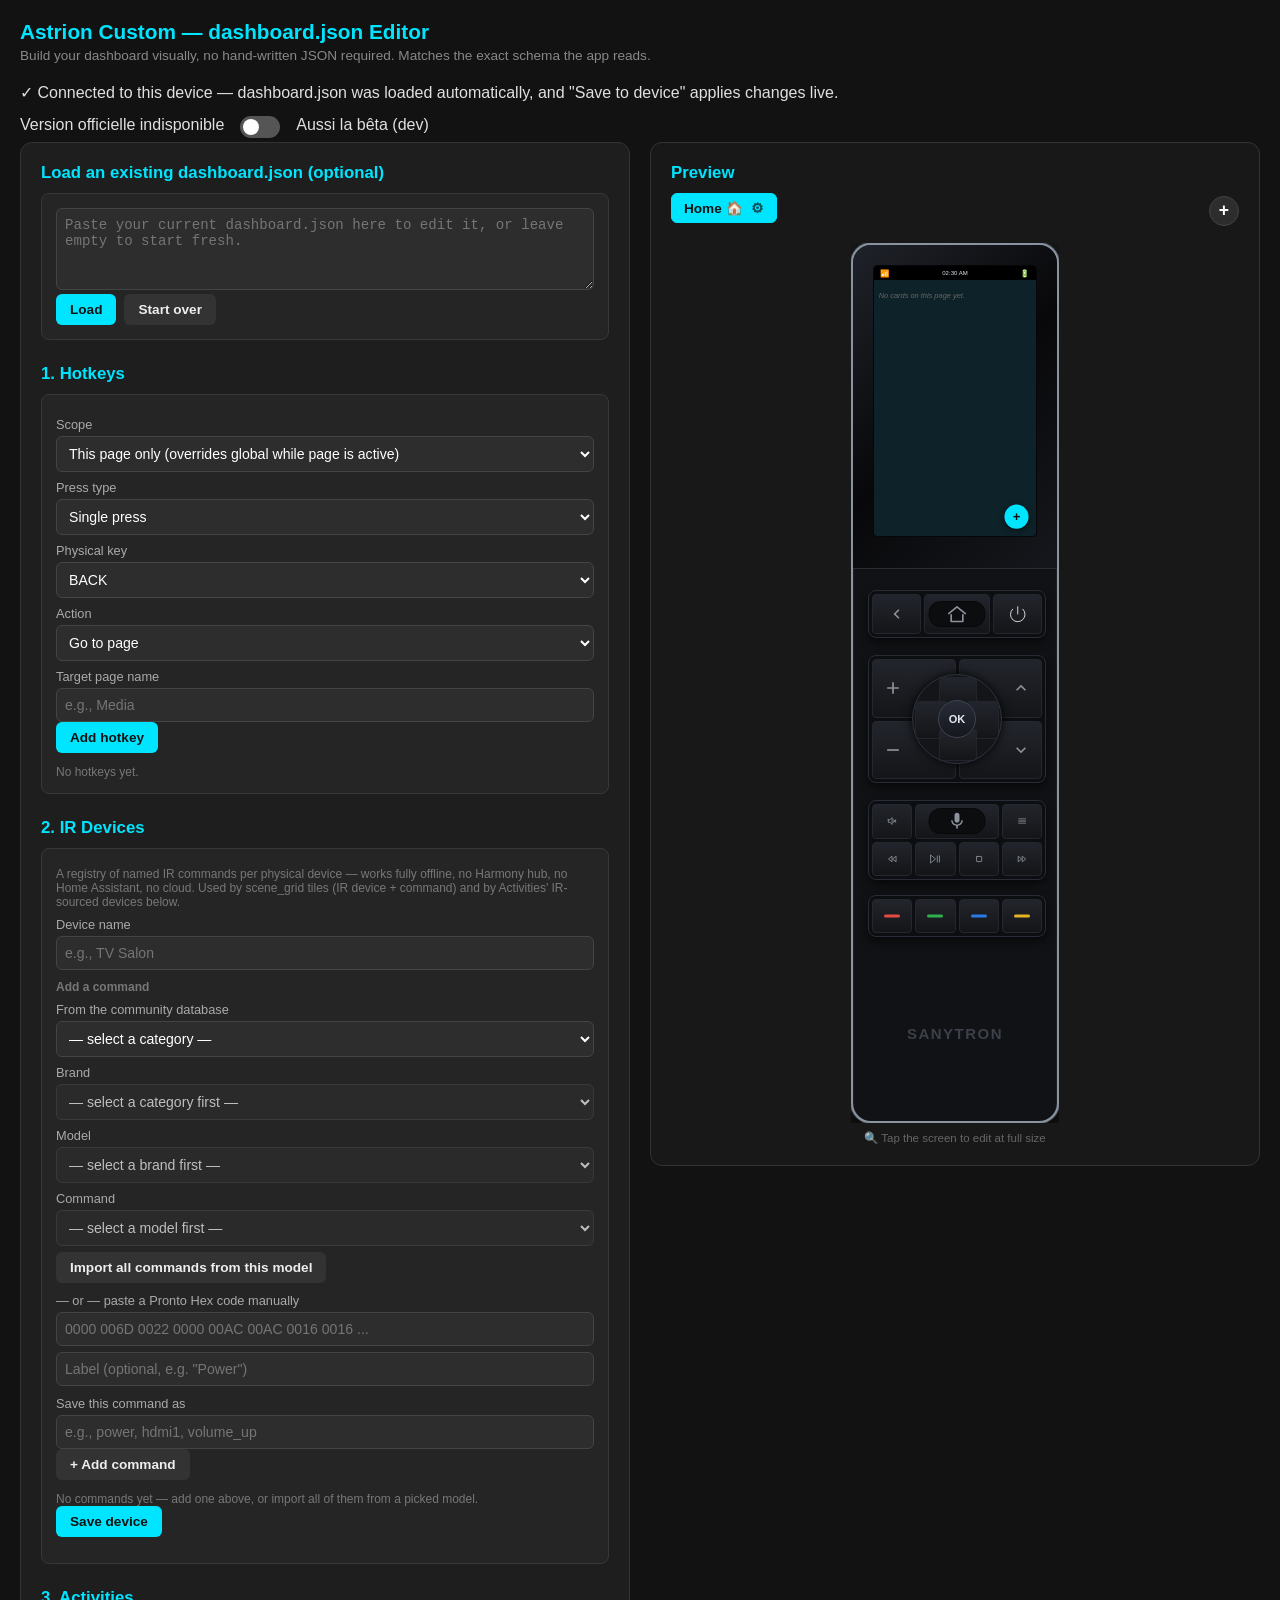
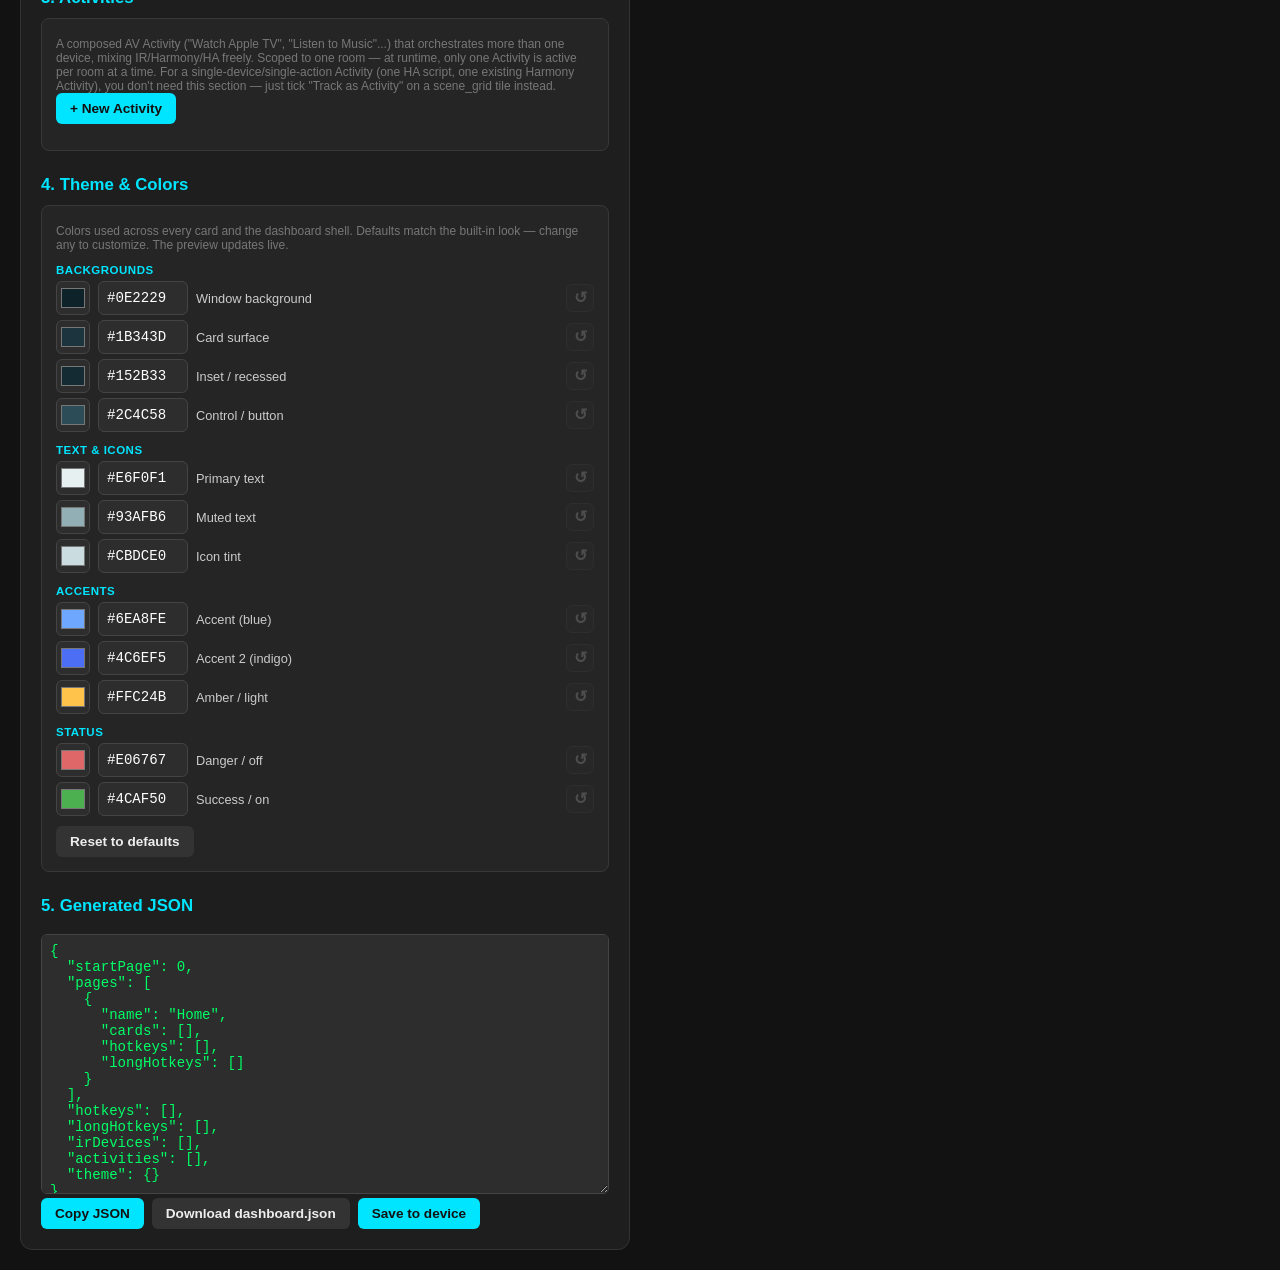
==== commit 6b8900d5: "Merge pull request #40 from ClemsonJeeper/ha-remote-hotkey feat(editor): "HA remote command" hotkey " ====
--- a/docs/index.html
+++ b/docs/index.html
@@ -66,6 +66,7 @@
         <option value="openOverlay">Open overlay (Settings / Active Activities)</option>
         <option value="openCurrentActivity">Return to current Activity (for one room)</option>
         <option value="service">Home Assistant service call</option>
+        <option value="remoteCommand">Home Assistant remote command</option>
         <option value="harmonyCommand">Harmony IR command (direct to hub)</option>
         <option value="harmonyActivity">Harmony activity (direct to hub)</option>
       </select>
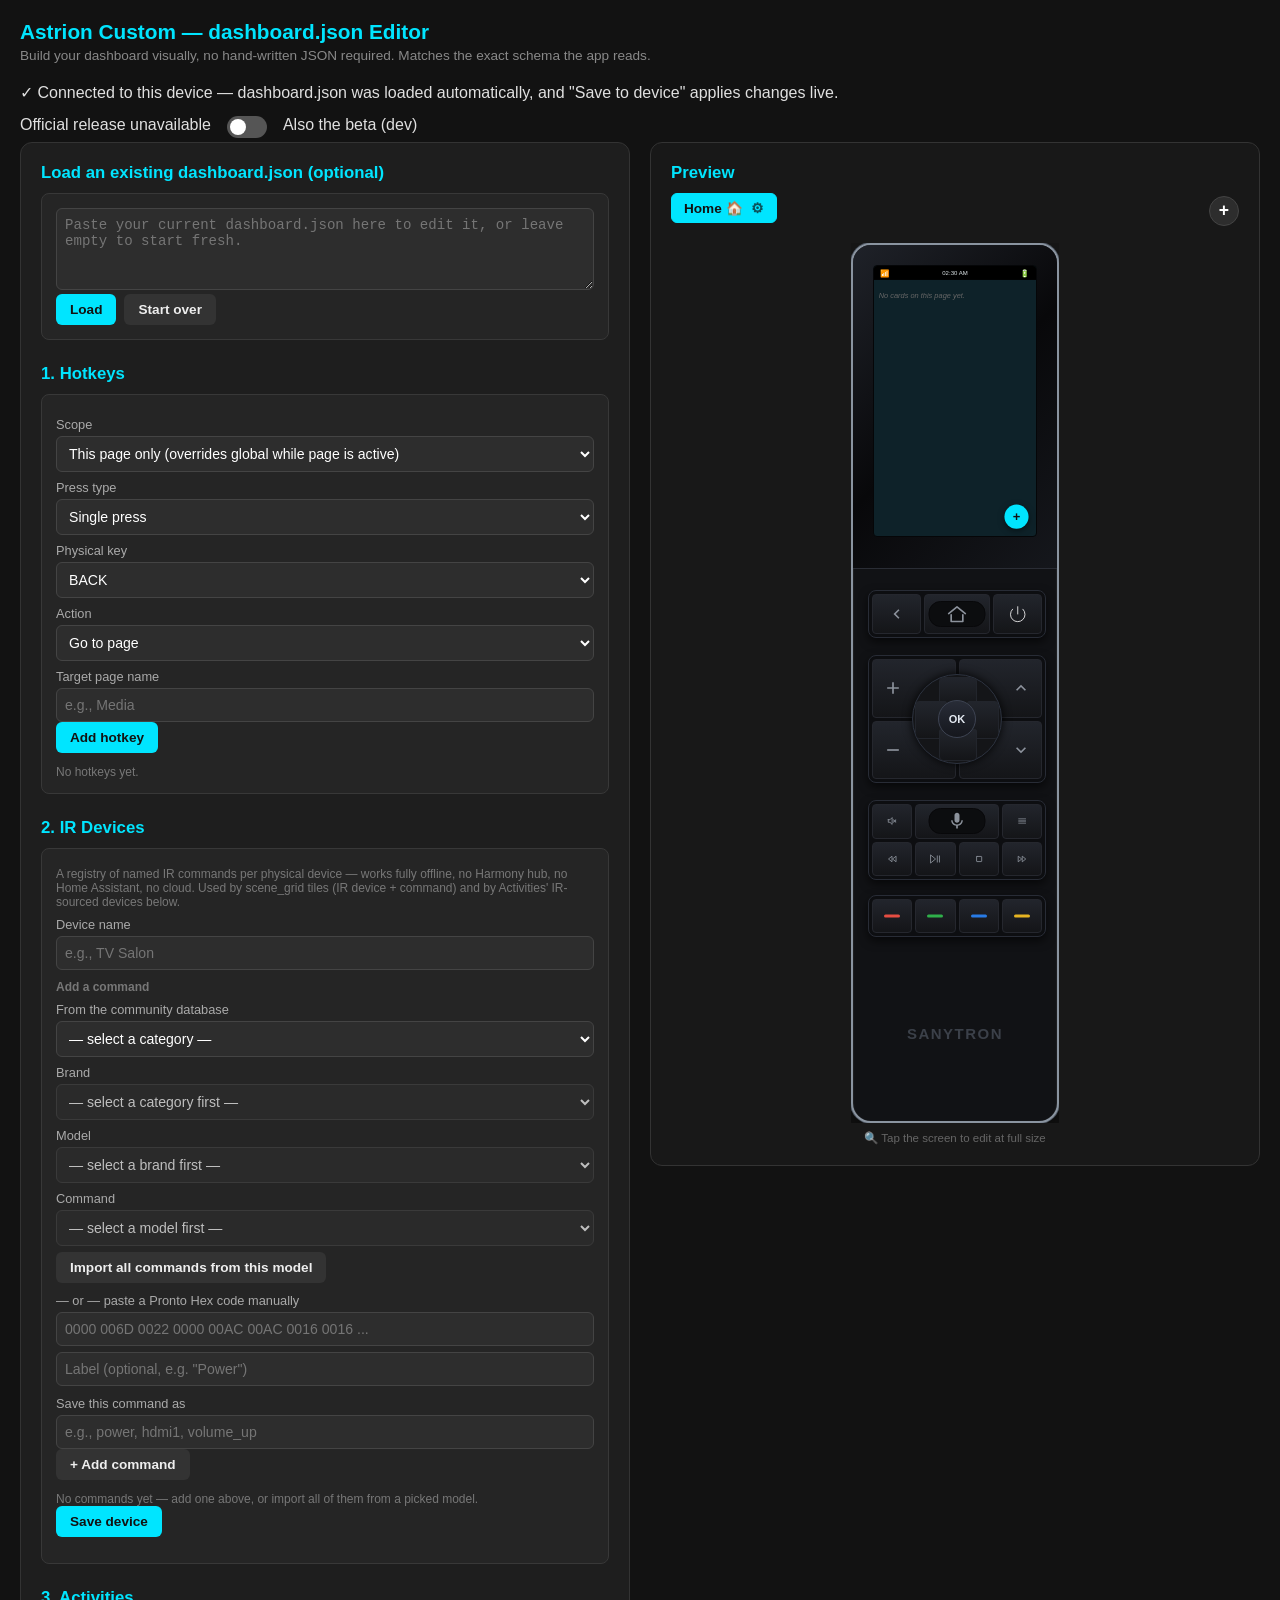
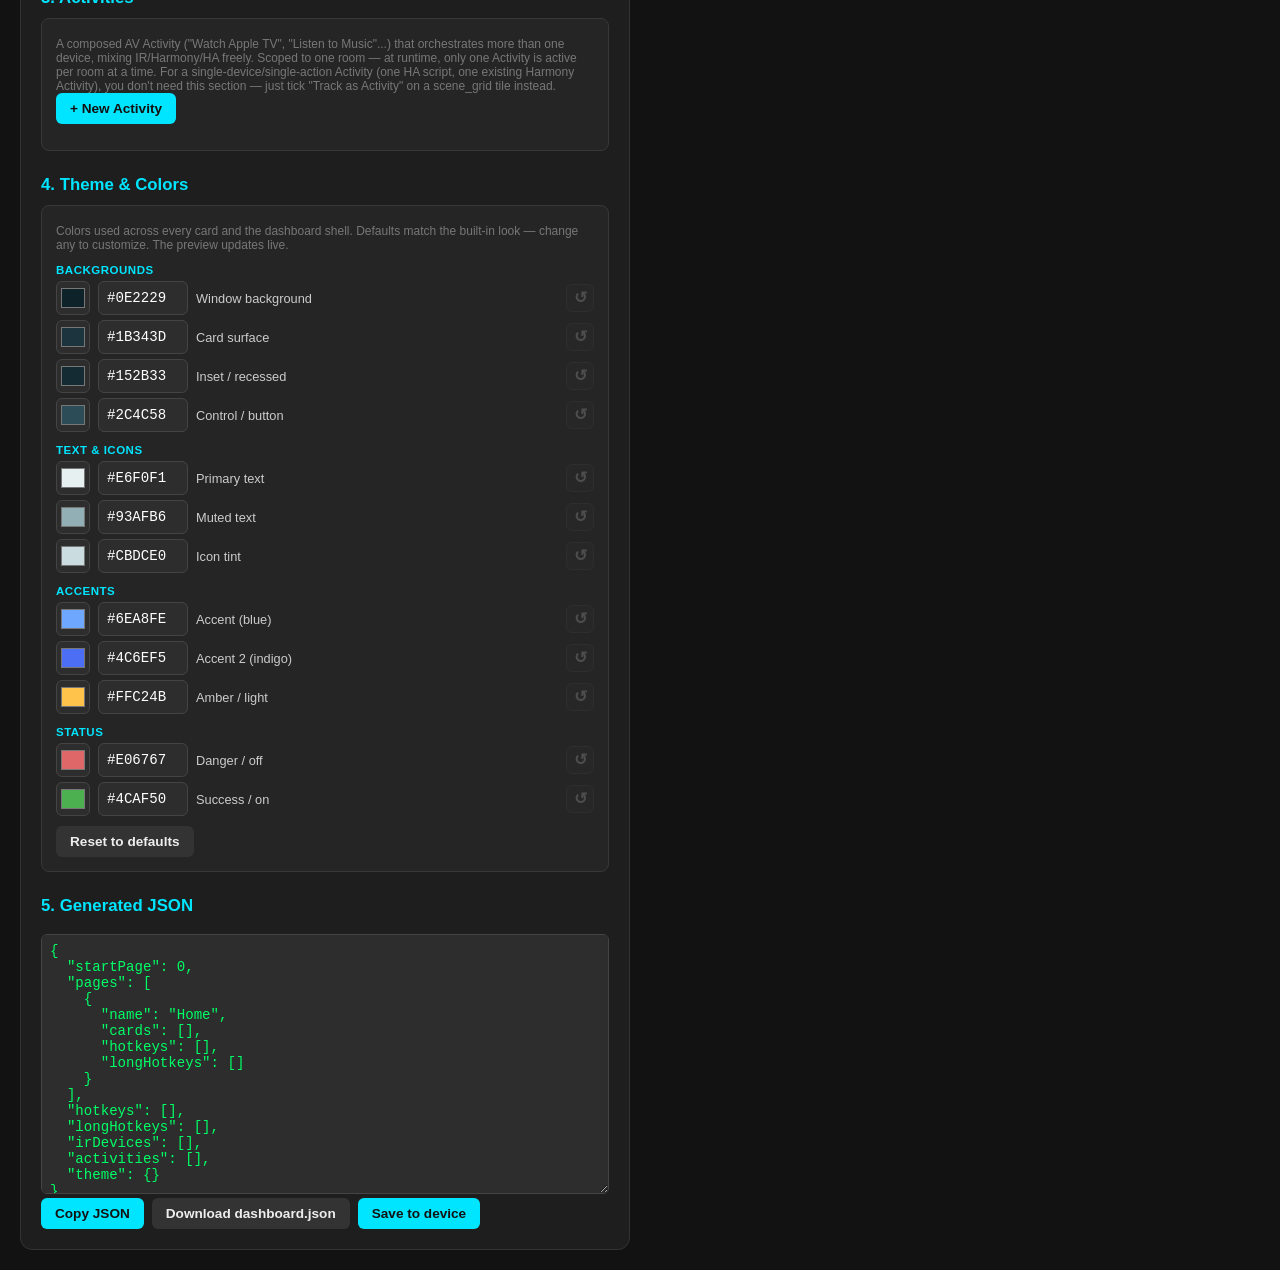
==== commit 3e20cbbb: "feat(i18n): localize remaining hardcoded UI strings - SettingsMenu: update row (was hardcoded French" ====
--- a/docs/index.html
+++ b/docs/index.html
@@ -18,7 +18,7 @@
     <input type="checkbox" id="betaToggle" onchange="toggleBetaBadge()">
     <span class="beta-slider"></span>
   </label>
-  <span>Aussi la bêta (dev)</span>
+  <span id="betaToggleLabel">Also the beta (dev)</span>
   <span id="betaBadge" style="display:none"></span>
 </div>
 
@@ -179,16 +179,16 @@
 
         <!-- ZONE 1: back / home / power -->
         <div class="remote-zone-container remote-zone-1">
-          <button class="hw-btn btn-retour btn-large30" title="Retour" data-hwkey="BACK">
+          <button class="hw-btn btn-retour btn-large30" title="Back" data-hwkey="BACK">
             <svg viewBox="0 0 24 24" class="icon-fill"><path d="M15.41 16.59L10.83 12l4.58-4.59L14 6l-6 6 6 6 1.41-1.41z"/></svg>
           </button>
-          <button class="hw-btn btn-home recessed-pill" title="Accueil" data-hwkey="HOME">
+          <button class="hw-btn btn-home recessed-pill" title="Home" data-hwkey="HOME">
             <svg viewBox="0 0 24 24" class="icon-stroke">
               <path d="M2 11.5L12 3.5l10 8" />
               <path d="M5 13v8h14v-8" />
             </svg>
           </button>
-          <button class="hw-btn btn-power" title="Alimentation" data-hwkey="POWER">
+          <button class="hw-btn btn-power" title="Power" data-hwkey="POWER">
             <svg viewBox="0 0 24 24" class="icon-stroke" style="stroke-width: 1;">
               <line x1="12" y1="3" x2="12" y2="12" />
               <path d="M18.4 6.1a9 9 0 1 1-12.8 0" />
@@ -202,13 +202,13 @@
             <button class="hw-btn quad-btn top-left" title="Volume +" data-hwkey="VOLUME_UP">
               <svg viewBox="0 0 24 24" class="icon-fill"><path d="M19 13h-6v6h-2v-6H5v-2h6V5h2v6h6v2z"/></svg>
             </button>
-            <button class="hw-btn quad-btn top-right" title="Page precedente" data-hwkey="PAGE_UP">
+            <button class="hw-btn quad-btn top-right" title="Previous page" data-hwkey="PAGE_UP">
               <svg viewBox="0 0 24 24" class="icon-fill"><path d="M7.41 15.41L12 10.83l4.59 4.58L18 14l-6-6-6 6 1.41 1.41z"/></svg>
             </button>
             <button class="hw-btn quad-btn bottom-left" title="Volume -" data-hwkey="VOLUME_DOWN">
               <svg viewBox="0 0 24 24" class="icon-fill"><path d="M19 13H5v-2h14v2z"/></svg>
             </button>
-            <button class="hw-btn quad-btn bottom-right" title="Page suivante" data-hwkey="PAGE_DOWN">
+            <button class="hw-btn quad-btn bottom-right" title="Next page" data-hwkey="PAGE_DOWN">
               <svg viewBox="0 0 24 24" class="icon-fill"><path d="M7.41 8.59L12 13.17l4.59-4.58L18 10l-6 6-6-6 1.41-1.41z"/></svg>
             </button>
           </div>
@@ -223,7 +223,7 @@
 
         <!-- ZONE 3: media controls -->
         <div class="remote-zone-container remote-zone-3">
-          <button class="hw-btn" title="Muet" data-hwkey="MUTE">
+          <button class="hw-btn" title="Mute" data-hwkey="MUTE">
             <svg viewBox="0 0 24 24">
               <path d="M3 9h4l5-5v16l-5-5H3V9z" class="icon-stroke" /><path d="M16.59 12L14 9.41 15.41 8 18 10.59 20.59 8 22 9.41 19.41 12 22 14.59 20.59 16 18 13.41 15.41 16 14 14.59 16.59 12z" class="icon-fill" />
             </svg>
@@ -234,25 +234,25 @@
           <button class="hw-btn" title="Menu" data-hwkey="MAIN">
             <svg viewBox="0 0 24 24" class="icon-fill"><path d="M3 18h18v-2H3v2zm0-5h18v-2H3v2zm0-7v2h18V6H3z"/></svg>
           </button>
-          <button class="hw-btn" title="Retour rapide" data-hwkey="REWIND">
+          <button class="hw-btn" title="Rewind" data-hwkey="REWIND">
             <svg viewBox="0 0 24 24" class="icon-stroke">
               <polygon points="11 18 3.5 12 11 6" />
               <polygon points="20.5 18 13 12 20.5 6" />
             </svg>
           </button>
-          <button class="hw-btn btn-play-pause" title="Lecture / Pause" data-hwkey="PLAY">
+          <button class="hw-btn btn-play-pause" title="Play / Pause" data-hwkey="PLAY">
             <svg viewBox="0 0 24 24">
               <polygon points="2 3 13 12 2 21" class="icon-stroke" />
               <rect x="16" y="4" width="2" height="16" rx="0.5" class="icon-fill" />
               <rect x="21" y="4" width="2" height="16" rx="0.5" class="icon-fill" />
             </svg>
           </button>
-          <button class="hw-btn" title="Arrêt" data-hwkey="STOP">
+          <button class="hw-btn" title="Stop" data-hwkey="STOP">
             <svg viewBox="0 0 24 24" class="icon-stroke">
               <rect x="6" y="6" width="12" height="12" rx="1" />
             </svg>
           </button>
-          <button class="hw-btn" title="Avance rapide" data-hwkey="FASTFORWARD">
+          <button class="hw-btn" title="Fast-forward" data-hwkey="FASTFORWARD">
             <svg viewBox="0 0 24 24" class="icon-stroke">
               <polygon points="13 18 20.5 12 13 6" />
               <polygon points="3.5 18 11 12 3.5 6" />
@@ -403,6 +403,6 @@
 <script src="js/export.js"></script>
 <script src="js/preview.js"></script>
 <script src="js/device.js"></script>
-<script>initEditor(); loadStableBadge();</script>
+<script>applyUiI18n(); initEditor(); loadStableBadge();</script>
 </body>
 </html>
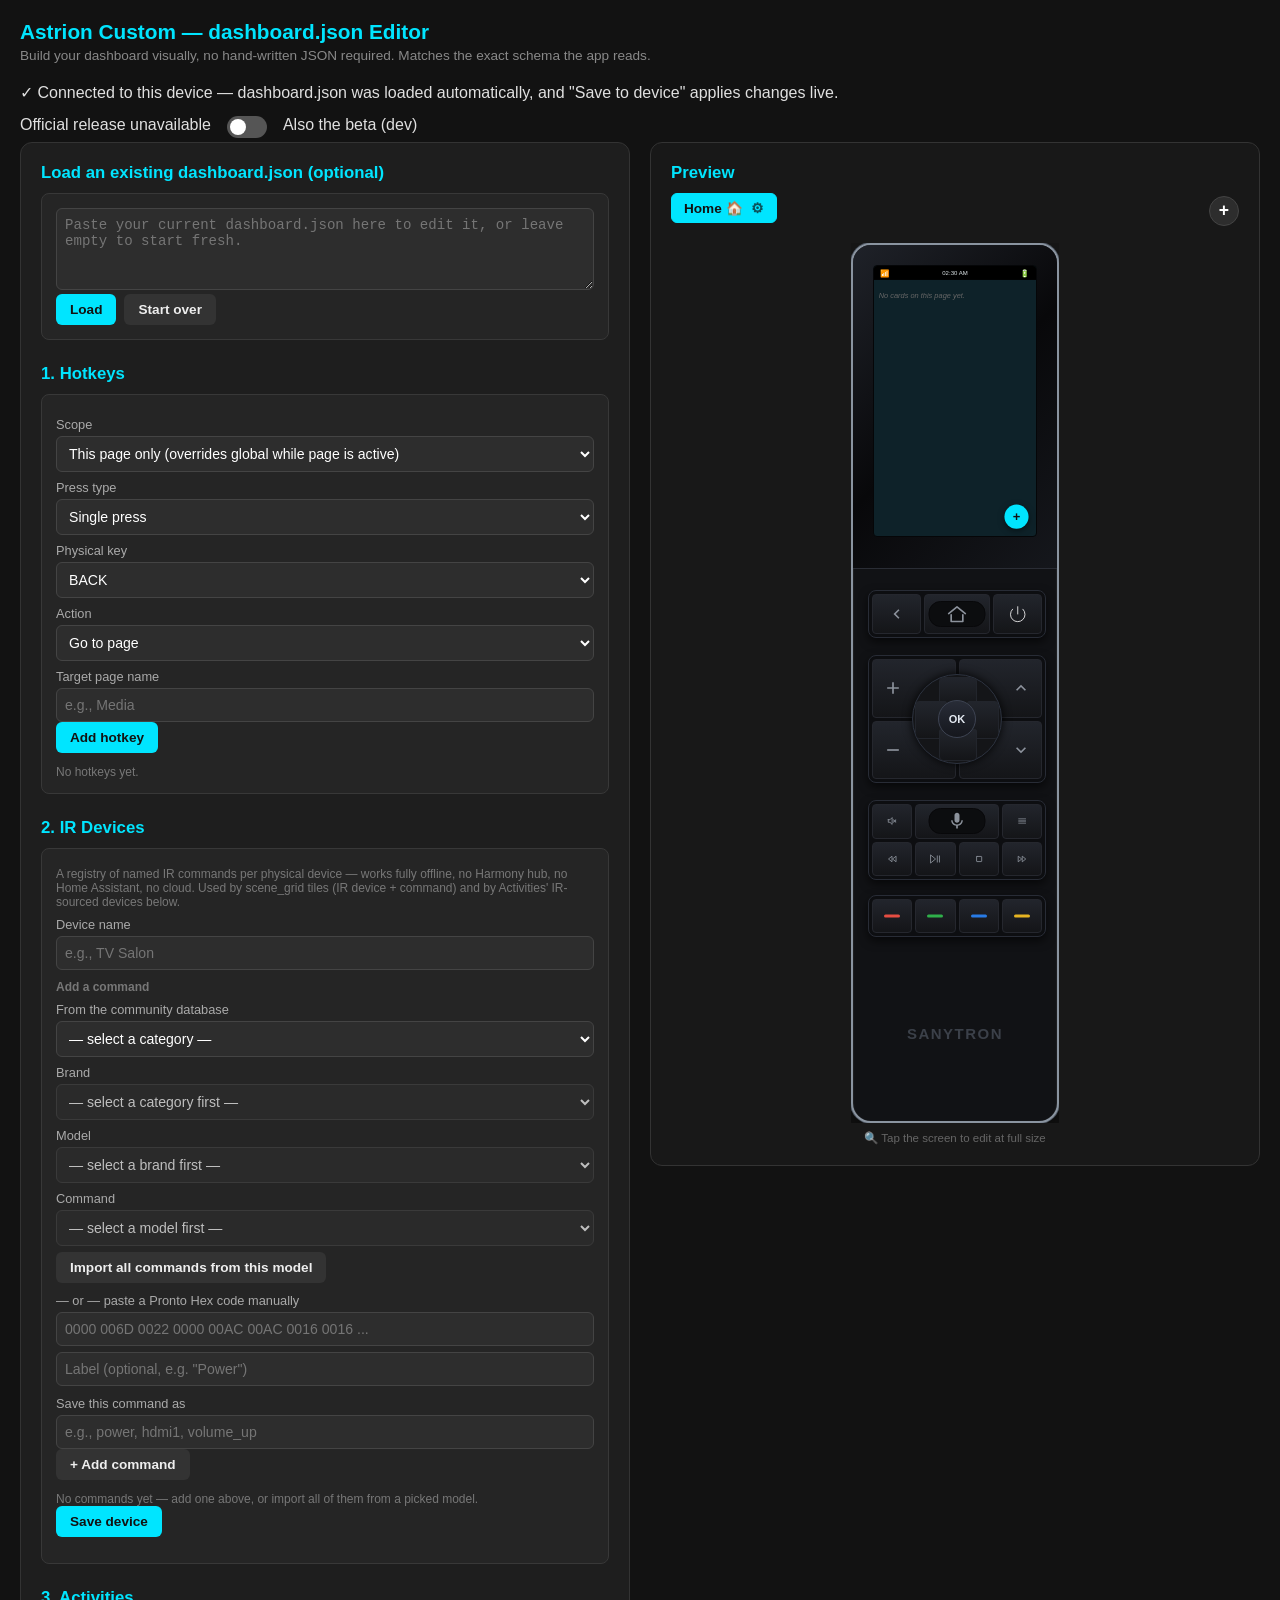
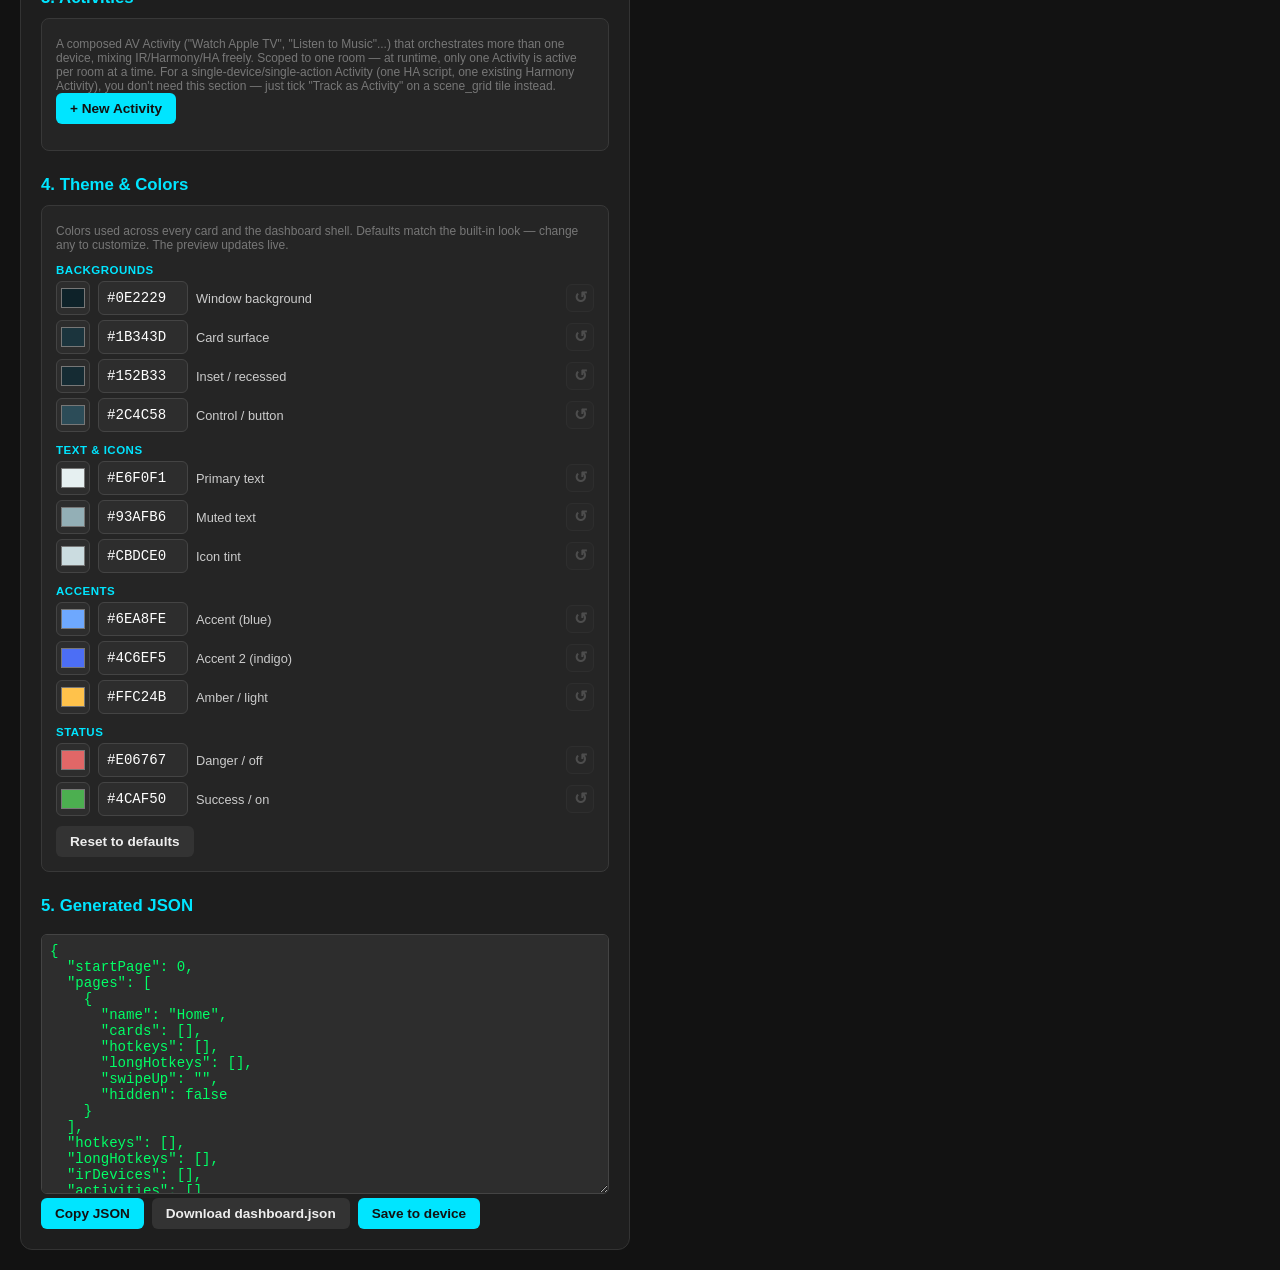
==== commit 4ff35097: "Merge branch 'swipe-up-drawer' into feat/swipe-up-drawer # Conflicts: #	app/src/main/assets/docs/js/" ====
--- a/docs/index.html
+++ b/docs/index.html
@@ -356,6 +356,10 @@
         <div class="hint" style="margin-top:4px">Defaults to BACK. Pick a different button if BACK is already used for something else on this page, or if you'd rather reserve BACK entirely. If this page also binds its own hotkey on the chosen button, that hotkey wins and the parent-jump is skipped.</div>
       </div>
       <label class="inline-check" style="margin-top:10px"><input type="checkbox" id="pageDialogStart"> Start page (shown on launch)</label>
+      <label style="margin-top:10px">Swipe-up overlay (page name)</label>
+      <input type="text" id="pageDialogSwipeUp" placeholder="e.g., Scenes — leave blank to disable">
+      <div class="hint">Swiping up on this page opens the named page as a full-screen overlay (dismiss with swipe down / ✕ / Back).</div>
+      <label class="inline-check" style="margin-top:10px"><input type="checkbox" id="pageDialogHidden"> Hide from swipe pager (only reachable via swipe-up / hotkey)</label>
       <div class="btn-row" style="margin-top:12px">
         <button onclick="savePageDialog()">Save</button>
         <button class="secondary" onclick="closePageDialog()">Cancel</button>
--- a/docs/styles.css
+++ b/docs/styles.css
@@ -89,6 +89,9 @@
   .card-title .remove { cursor: pointer; color: #ccc; }
   .card-title .remove:hover { color: #fff; }
   .hotkeys-badge { background: #0d2b30; border: 1px solid #00E5FF; padding: 8px 10px; border-radius: 6px; margin-bottom: 10px; font-size: 0.78rem; }
+  .swipeup-badge { background: #14261d; border: 1px solid #6FE89A; padding: 8px 10px; border-radius: 6px; margin-bottom: 10px; font-size: 0.78rem; }
+  .hidden-badge { background: #2a2030; border: 1px solid #B07EE0; padding: 8px 10px; border-radius: 6px; margin-bottom: 10px; font-size: 0.78rem; }
+  .tab-hidden { opacity: 0.55; font-style: italic; }
   .hint { font-size: 0.75rem; color: #777; margin-top: 4px; }
   .hint-row { display: flex; flex-wrap: wrap; gap: 4px 16px; }
   .hint-row .inline-check { display: flex; align-items: center; gap: 6px; font-size: 0.8rem; color: #ccc; margin: 0; }
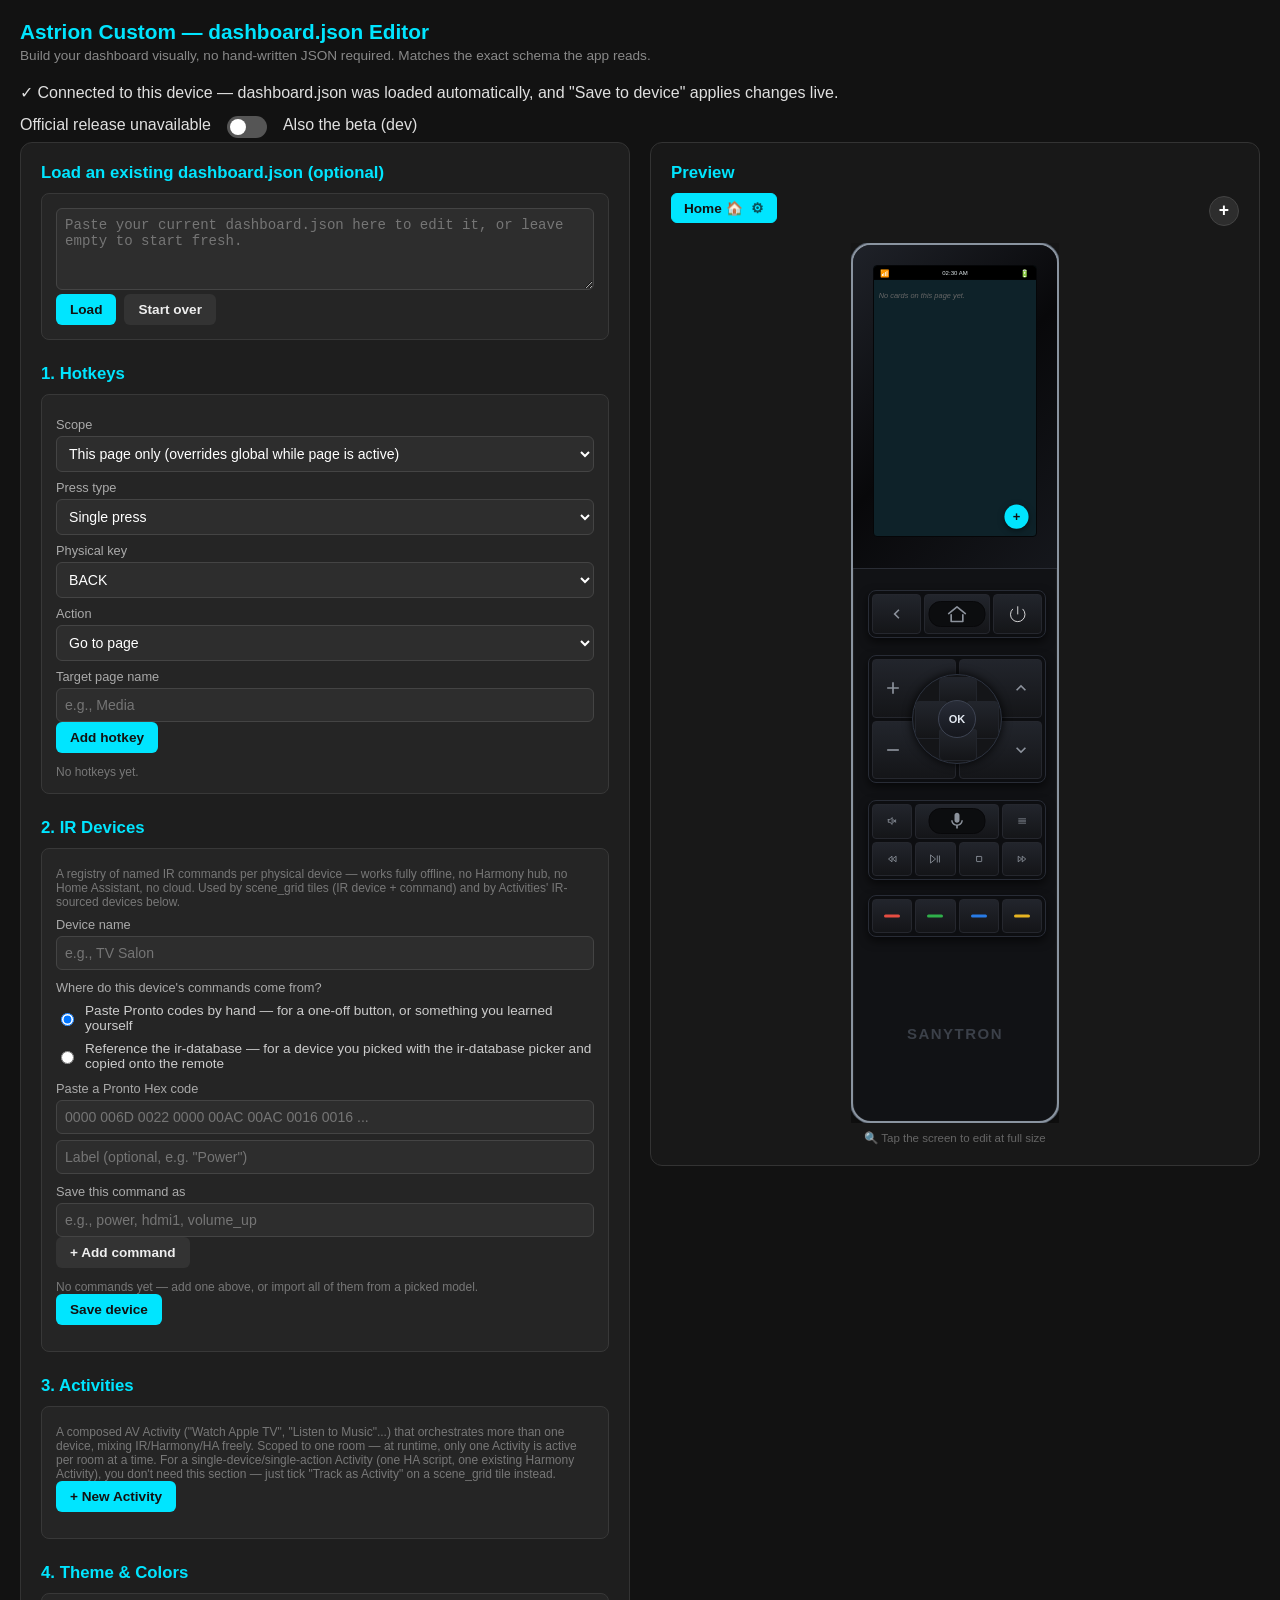
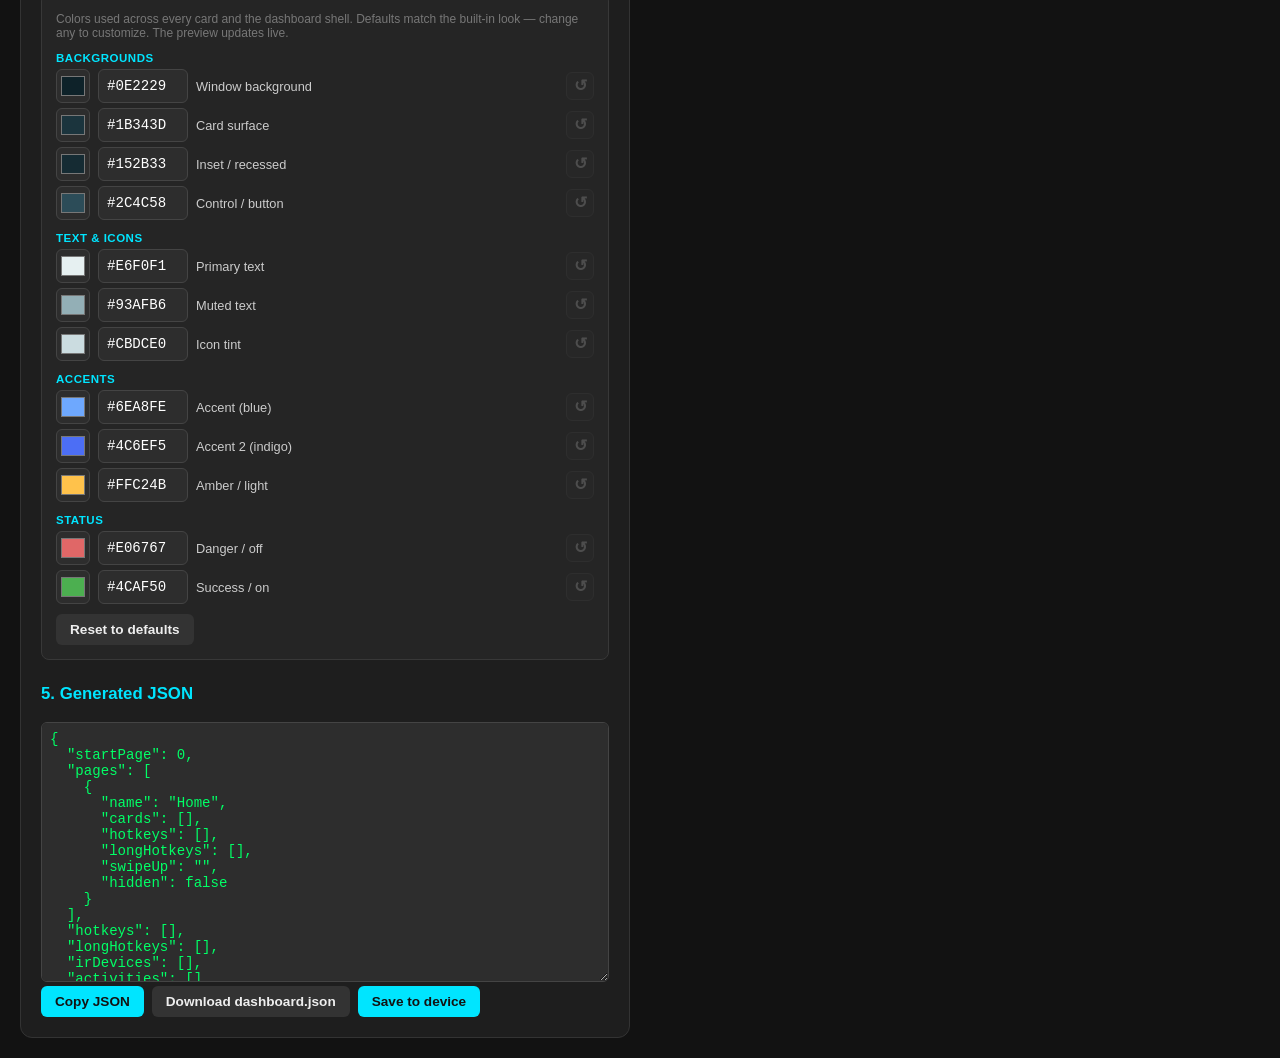
==== commit 3893dfb6: "feat(ir): resolve ir-database commands on-device from /sdcard instead of bundling them" ====
--- a/docs/index.html
+++ b/docs/index.html
@@ -1,10 +1,10 @@
 <!DOCTYPE html>
 <html lang="en">
 <head>
-  <meta charset="UTF-8">
-  <meta name="viewport" content="width=device-width, initial-scale=1">
-  <title>Astrion Custom — dashboard.json Editor</title>
-  <link rel="stylesheet" href="styles.css">
+    <meta charset="UTF-8">
+    <meta name="viewport" content="width=device-width, initial-scale=1">
+    <title>Astrion Custom — dashboard.json Editor</title>
+    <link rel="stylesheet" href="styles.css">
 </head>
 <body>
 
@@ -13,385 +13,405 @@
 <div id="deviceModeBanner" class="note" style="display:none"></div>
 
 <div class="release-info-row" style="display:flex;align-items:center;gap:16px;margin-top:6px;flex-wrap:wrap;">
-  <span id="stableBadge"></span>
-  <label class="beta-switch">
-    <input type="checkbox" id="betaToggle" onchange="toggleBetaBadge()">
-    <span class="beta-slider"></span>
-  </label>
-  <span id="betaToggleLabel">Also the beta (dev)</span>
-  <span id="betaBadge" style="display:none"></span>
+    <span id="stableBadge"></span>
+    <label class="beta-switch">
+        <input type="checkbox" id="betaToggle" onchange="toggleBetaBadge()">
+        <span class="beta-slider"></span>
+    </label>
+    <span id="betaToggleLabel">Also the beta (dev)</span>
+    <span id="betaBadge" style="display:none"></span>
 </div>
 
 <div class="layout">
-  <!-- LEFT PANE -->
-  <div class="editor-pane">
-
-    <h2>Load an existing dashboard.json (optional)</h2>
-    <div class="section-box">
-      <textarea id="importBox" rows="4" placeholder="Paste your current dashboard.json here to edit it, or leave empty to start fresh."></textarea>
-      <div class="btn-row">
-        <button onclick="importJson()">Load</button>
-        <button class="secondary" onclick="resetAll()">Start over</button>
-      </div>
-    </div>
-
-    <h2>1. Hotkeys</h2>
-    <div class="section-box">
-      <label>Scope</label>
-      <select id="hkScope">
-        <option value="page">This page only (overrides global while page is active)</option>
-        <option value="global">Global (every page)</option>
-      </select>
-
-      <label>Press type</label>
-      <select id="hkType">
-        <option value="hotkeys">Single press</option>
-        <option value="longHotkeys">Long press (~500ms hold)</option>
-      </select>
-
-      <label>Physical key</label>
-      <select id="hkKey">
-        <option>BACK</option><option>HOME</option><option>POWER</option>
-        <option>VOLUME_UP</option><option>VOLUME_DOWN</option><option>MUTE</option>
-        <option>PAGE_UP</option><option>PAGE_DOWN</option>
-        <option>UP</option><option>DOWN</option><option>LEFT</option><option>RIGHT</option><option>CENTER</option>
-        <option>VOICE</option><option>MAIN</option>
-        <option>REWIND</option><option>PLAY</option><option>STOP</option><option>FASTFORWARD</option>
-        <option>RED_BUTTON</option><option>GREEN_BUTTON</option><option>BLUE_BUTTON</option><option>YELLOW_BUTTON</option>
-      </select>
-
-      <label>Action</label>
-      <select id="hkAction" onchange="updateHotkeyActionInputs()">
-        <option value="page">Go to page</option>
-        <option value="openOverlay">Open overlay (Settings / Active Activities)</option>
-        <option value="openCurrentActivity">Return to current Activity (for one room)</option>
-        <option value="service">Home Assistant service call</option>
-        <option value="remoteCommand">Home Assistant remote command</option>
-        <option value="harmonyCommand">Harmony IR command (direct to hub)</option>
-        <option value="harmonyActivity">Harmony activity (direct to hub)</option>
-      </select>
-
-      <div id="dynamicHotkeyInputs"></div>
-      <div class="btn-row">
-        <button id="addHotkeyBtn" onclick="addHotkey()">Add hotkey</button>
-        <button id="cancelHotkeyEditBtn" class="secondary" style="display:none" onclick="cancelHotkeyEdit()">Cancel edit</button>
-      </div>
-      <div id="hotkeysList" style="margin-top:12px"></div>
-    </div>
-
-    <h2>2. IR Devices</h2>
-    <div class="section-box">
-      <div class="hint">
-        A registry of named IR commands per physical device — works fully offline,
-        no Harmony hub, no Home Assistant, no cloud. Used by scene_grid tiles
-        (IR device + command) and by Activities' IR-sourced devices below.
-      </div>
-
-      <label>Device name</label>
-      <input type="text" id="irDevName" placeholder="e.g., TV Salon">
-
-      <div class="hint" style="margin-top:10px"><strong>Add a command</strong></div>
-      <label>From the community database</label>
-      <select id="irCategory" onchange="onIrCategoryChange()"><option value="">Loading…</option></select>
-      <label>Brand</label>
-      <select id="irBrand" onchange="onIrBrandChange()" disabled><option value="">— select a category first —</option></select>
-      <label>Model</label>
-      <select id="irModel" onchange="onIrModelChange()" disabled><option value="">— select a brand first —</option></select>
-      <label>Command</label>
-      <select id="irCommand" disabled><option value="">— select a model first —</option></select>
-      <div class="btn-row" style="margin-top:6px">
-        <button type="button" class="secondary" onclick="importAllIrCommands()">Import all commands from this model</button>
-      </div>
-
-      <label style="margin-top:10px">— or — paste a Pronto Hex code manually</label>
-      <input type="text" id="irManualPronto" placeholder="0000 006D 0022 0000 00AC 00AC 0016 0016 ...">
-      <input type="text" id="irManualLabel" placeholder='Label (optional, e.g. "Power")' style="margin-top:6px">
-
-      <label style="margin-top:10px">Save this command as</label>
-      <input type="text" id="irCommandId" placeholder="e.g., power, hdmi1, volume_up">
-      <div class="btn-row">
-        <button type="button" class="secondary" onclick="addIrCommand()">+ Add command</button>
-      </div>
-
-      <div id="irCommandsList" style="margin-top:12px"></div>
-      <div class="btn-row">
-        <button id="saveIrDeviceBtn" onclick="saveIrDevice()">Save device</button>
-        <button id="cancelIrDeviceEditBtn" class="secondary" style="display:none" onclick="cancelIrDeviceEdit()">Cancel edit</button>
-      </div>
-      <div id="irDevicesList" style="margin-top:12px"></div>
-    </div>
-
-    <h2>3. Activities</h2>
-    <div class="section-box">
-      <div class="hint">
-        A composed AV Activity ("Watch Apple TV", "Listen to Music"...) that
-        orchestrates more than one device, mixing IR/Harmony/HA freely. Scoped
-        to one room — at runtime, only one Activity is active per room at a
-        time. For a single-device/single-action Activity (one HA script, one
-        existing Harmony Activity), you don't need this section — just tick
-        "Track as Activity" on a scene_grid tile instead.
-      </div>
-      <div class="btn-row">
-        <button onclick="startActivityWizard()">+ New Activity</button>
-      </div>
-      <div id="activitiesList" style="margin-top:12px"></div>
-    </div>
-
-    <h2>4. Theme & Colors</h2>
-    <div class="section-box" id="themeBox"></div>
-
-    <h2>5. Generated JSON</h2>
-    <textarea id="jsonOutput" readonly></textarea>
-    <div class="btn-row">
-      <button onclick="copyJson()">Copy JSON</button>
-      <button class="secondary" onclick="downloadJson()">Download dashboard.json</button>
-      <button id="saveToDeviceBtn" style="display:none" onclick="saveDashboardToDevice()">Save to device</button>
-    </div>
-  </div>
-
-  <!-- RIGHT PANE -->
-  <div class="preview-pane">
-    <h2 style="margin-top:0">Preview</h2>
-    <div class="ha-toolbar">
-      <div id="tabs" class="tabs"></div>
-      <button type="button" class="ha-icon-btn" title="Add page" onclick="openPageDialog(null)">+</button>
-    </div>
-    <div class="remote-frame-scale-wrap">
-      <div class="remote-frame">
-
-        <div class="remote-screen-container">
-          <div class="remote-screen" onclick="openPreviewModal()">
-            <div class="remote-screen-scaler">
-              <div class="remote-status-bar">
-                <span class="sb-wifi">📶</span>
-                <span class="sb-time" id="sbTime">21:42</span>
-                <span class="sb-battery">🔋</span>
-              </div>
-              <div id="content" class="remote-screen-content"></div>
-              <button type="button" class="preview-add-fab" title="Add card" onclick="event.stopPropagation(); openCardDialog(null)">+</button>
-            </div>
-          </div>
-        </div>
-
-        <!-- Physical buttons below are decorative only (no on-click behaviour),
-             same as the old remote.png photo — they mirror the real device's
-             layout/labels but aren't part of the dashboard being edited. -->
-
-        <!-- ZONE 1: back / home / power -->
-        <div class="remote-zone-container remote-zone-1">
-          <button class="hw-btn btn-retour btn-large30" title="Back" data-hwkey="BACK">
-            <svg viewBox="0 0 24 24" class="icon-fill"><path d="M15.41 16.59L10.83 12l4.58-4.59L14 6l-6 6 6 6 1.41-1.41z"/></svg>
-          </button>
-          <button class="hw-btn btn-home recessed-pill" title="Home" data-hwkey="HOME">
-            <svg viewBox="0 0 24 24" class="icon-stroke">
-              <path d="M2 11.5L12 3.5l10 8" />
-              <path d="M5 13v8h14v-8" />
-            </svg>
-          </button>
-          <button class="hw-btn btn-power" title="Power" data-hwkey="POWER">
-            <svg viewBox="0 0 24 24" class="icon-stroke" style="stroke-width: 1;">
-              <line x1="12" y1="3" x2="12" y2="12" />
-              <path d="M18.4 6.1a9 9 0 1 1-12.8 0" />
-            </svg>
-          </button>
-        </div>
-
-        <!-- ZONE 2: volume/nav quad + directional pad -->
-        <div class="remote-zone-container remote-zone-2">
-          <div class="quad-grid">
-            <button class="hw-btn quad-btn top-left" title="Volume +" data-hwkey="VOLUME_UP">
-              <svg viewBox="0 0 24 24" class="icon-fill"><path d="M19 13h-6v6h-2v-6H5v-2h6V5h2v6h6v2z"/></svg>
-            </button>
-            <button class="hw-btn quad-btn top-right" title="Previous page" data-hwkey="PAGE_UP">
-              <svg viewBox="0 0 24 24" class="icon-fill"><path d="M7.41 15.41L12 10.83l4.59 4.58L18 14l-6-6-6 6 1.41 1.41z"/></svg>
-            </button>
-            <button class="hw-btn quad-btn bottom-left" title="Volume -" data-hwkey="VOLUME_DOWN">
-              <svg viewBox="0 0 24 24" class="icon-fill"><path d="M19 13H5v-2h14v2z"/></svg>
-            </button>
-            <button class="hw-btn quad-btn bottom-right" title="Next page" data-hwkey="PAGE_DOWN">
-              <svg viewBox="0 0 24 24" class="icon-fill"><path d="M7.41 8.59L12 13.17l4.59-4.58L18 10l-6 6-6-6 1.41-1.41z"/></svg>
-            </button>
-          </div>
-          <div class="hw-dpad">
-            <button class="dpad-btn dpad-top" title="Haut" data-hwkey="UP"></button>
-            <button class="dpad-btn dpad-right" title="Droite" data-hwkey="RIGHT"></button>
-            <button class="dpad-btn dpad-left" title="Gauche" data-hwkey="LEFT"></button>
-            <button class="dpad-btn dpad-bottom" title="Bas" data-hwkey="DOWN"></button>
-            <button class="dpad-ok" data-hwkey="CENTER">OK</button>
-          </div>
-        </div>
-
-        <!-- ZONE 3: media controls -->
-        <div class="remote-zone-container remote-zone-3">
-          <button class="hw-btn" title="Mute" data-hwkey="MUTE">
-            <svg viewBox="0 0 24 24">
-              <path d="M3 9h4l5-5v16l-5-5H3V9z" class="icon-stroke" /><path d="M16.59 12L14 9.41 15.41 8 18 10.59 20.59 8 22 9.41 19.41 12 22 14.59 20.59 16 18 13.41 15.41 16 14 14.59 16.59 12z" class="icon-fill" />
-            </svg>
-          </button>
-          <button class="hw-btn btn-wide-micro recessed-pill" title="Microphone" data-hwkey="VOICE">
-            <svg viewBox="0 0 24 24" class="icon-fill"><path d="M12 14c1.66 0 2.99-1.34 2.99-3L15 5c0-1.66-1.34-3-3-3S9 3.34 9 5v6c0 1.66 1.34 3 3 3zm5.3-3c0 3-2.54 5.1-5.3 5.1S6.7 14 6.7 11H5c0 3.41 2.72 6.23 6 6.72V21h2v-3.28c3.28-.48 6-3.3 6-6.72h-1.7z"/></svg>
-          </button>
-          <button class="hw-btn" title="Menu" data-hwkey="MAIN">
-            <svg viewBox="0 0 24 24" class="icon-fill"><path d="M3 18h18v-2H3v2zm0-5h18v-2H3v2zm0-7v2h18V6H3z"/></svg>
-          </button>
-          <button class="hw-btn" title="Rewind" data-hwkey="REWIND">
-            <svg viewBox="0 0 24 24" class="icon-stroke">
-              <polygon points="11 18 3.5 12 11 6" />
-              <polygon points="20.5 18 13 12 20.5 6" />
-            </svg>
-          </button>
-          <button class="hw-btn btn-play-pause" title="Play / Pause" data-hwkey="PLAY">
-            <svg viewBox="0 0 24 24">
-              <polygon points="2 3 13 12 2 21" class="icon-stroke" />
-              <rect x="16" y="4" width="2" height="16" rx="0.5" class="icon-fill" />
-              <rect x="21" y="4" width="2" height="16" rx="0.5" class="icon-fill" />
-            </svg>
-          </button>
-          <button class="hw-btn" title="Stop" data-hwkey="STOP">
-            <svg viewBox="0 0 24 24" class="icon-stroke">
-              <rect x="6" y="6" width="12" height="12" rx="1" />
-            </svg>
-          </button>
-          <button class="hw-btn" title="Fast-forward" data-hwkey="FASTFORWARD">
-            <svg viewBox="0 0 24 24" class="icon-stroke">
-              <polygon points="13 18 20.5 12 13 6" />
-              <polygon points="3.5 18 11 12 3.5 6" />
-            </svg>
-          </button>
-        </div>
-
-        <!-- ZONE 4: colour buttons -->
-        <div class="remote-zone-container remote-zone-4">
-          <button class="hw-btn btn-color-stripe stripe-red" data-hwkey="RED_BUTTON"></button>
-          <button class="hw-btn btn-color-stripe stripe-green" data-hwkey="GREEN_BUTTON"></button>
-          <button class="hw-btn btn-color-stripe stripe-blue" data-hwkey="BLUE_BUTTON"></button>
-          <button class="hw-btn btn-color-stripe stripe-yellow" data-hwkey="YELLOW_BUTTON"></button>
-        </div>
-
-        <div class="sanytron-logo">SANYTRON</div>
-
-      </div>
-    </div>
-    <div class="remote-tap-hint">🔍 Tap the screen to edit at full size</div>
-    <div id="hotkeysInfo"></div>
-  </div>
+    <!-- LEFT PANE -->
+    <div class="editor-pane">
+
+        <h2>Load an existing dashboard.json (optional)</h2>
+        <div class="section-box">
+            <textarea id="importBox" rows="4" placeholder="Paste your current dashboard.json here to edit it, or leave empty to start fresh."></textarea>
+            <div class="btn-row">
+                <button onclick="importJson()">Load</button>
+                <button class="secondary" onclick="resetAll()">Start over</button>
+            </div>
+        </div>
+
+        <h2>1. Hotkeys</h2>
+        <div class="section-box">
+            <label>Scope</label>
+            <select id="hkScope">
+                <option value="page">This page only (overrides global while page is active)</option>
+                <option value="global">Global (every page)</option>
+            </select>
+
+            <label>Press type</label>
+            <select id="hkType">
+                <option value="hotkeys">Single press</option>
+                <option value="longHotkeys">Long press (~500ms hold)</option>
+            </select>
+
+            <label>Physical key</label>
+            <select id="hkKey">
+                <option>BACK</option><option>HOME</option><option>POWER</option>
+                <option>VOLUME_UP</option><option>VOLUME_DOWN</option><option>MUTE</option>
+                <option>PAGE_UP</option><option>PAGE_DOWN</option>
+                <option>UP</option><option>DOWN</option><option>LEFT</option><option>RIGHT</option><option>CENTER</option>
+                <option>VOICE</option><option>MAIN</option>
+                <option>REWIND</option><option>PLAY</option><option>STOP</option><option>FASTFORWARD</option>
+                <option>RED_BUTTON</option><option>GREEN_BUTTON</option><option>BLUE_BUTTON</option><option>YELLOW_BUTTON</option>
+            </select>
+
+            <label>Action</label>
+            <select id="hkAction" onchange="updateHotkeyActionInputs()">
+                <option value="page">Go to page</option>
+                <option value="openOverlay">Open overlay (Settings / Active Activities)</option>
+                <option value="openCurrentActivity">Return to current Activity (for one room)</option>
+                <option value="service">Home Assistant service call</option>
+                <option value="remoteCommand">Home Assistant remote command</option>
+                <option value="harmonyCommand">Harmony IR command (direct to hub)</option>
+                <option value="harmonyActivity">Harmony activity (direct to hub)</option>
+            </select>
+
+            <div id="dynamicHotkeyInputs"></div>
+            <div class="btn-row">
+                <button id="addHotkeyBtn" onclick="addHotkey()">Add hotkey</button>
+                <button id="cancelHotkeyEditBtn" class="secondary" style="display:none" onclick="cancelHotkeyEdit()">Cancel edit</button>
+            </div>
+            <div id="hotkeysList" style="margin-top:12px"></div>
+        </div>
+
+        <h2>2. IR Devices</h2>
+        <div class="section-box">
+            <div class="hint">
+                A registry of named IR commands per physical device — works fully offline,
+                no Harmony hub, no Home Assistant, no cloud. Used by scene_grid tiles
+                (IR device + command) and by Activities' IR-sourced devices below.
+            </div>
+
+            <label>Device name</label>
+            <input type="text" id="irDevName" placeholder="e.g., TV Salon">
+
+            <label style="margin-top:10px">Where do this device's commands come from?</label>
+            <label class="inline-check">
+                <input type="radio" name="irSourceMode" value="inline" checked onchange="onIrSourceModeChange()">
+                Paste Pronto codes by hand — for a one-off button, or something you learned yourself
+            </label>
+            <label class="inline-check">
+                <input type="radio" name="irSourceMode" value="reference" onchange="onIrSourceModeChange()">
+                Reference the ir-database — for a device you picked with the ir-database picker and copied onto the remote
+            </label>
+
+            <div id="irInlineForm">
+                <label style="margin-top:10px">Paste a Pronto Hex code</label>
+                <input type="text" id="irManualPronto" placeholder="0000 006D 0022 0000 00AC 00AC 0016 0016 ...">
+                <input type="text" id="irManualLabel" placeholder='Label (optional, e.g. "Power")' style="margin-top:6px">
+
+                <label style="margin-top:10px">Save this command as</label>
+                <input type="text" id="irCommandId" placeholder="e.g., power, hdmi1, volume_up">
+                <div class="btn-row">
+                    <button type="button" class="secondary" onclick="addIrCommand()">+ Add command</button>
+                </div>
+
+                <div id="irCommandsList" style="margin-top:12px"></div>
+            </div>
+
+            <div id="irRefForm" style="display:none">
+                <div class="hint" style="margin-top:10px" id="irRefHint">
+                    Must match exactly what you copied into <code>/sdcard/astrion/ir-database/</code> on the
+                    remote — the app resolves the actual commands from that file at runtime, this builder
+                    never touches ir-database/ itself.
+                </div>
+
+                <div id="irOnDeviceQuickPick" style="display:none">
+                    <label style="margin-top:10px">Already on this remote — pick one</label>
+                    <select id="irOnDeviceCategory" onchange="onIrOnDeviceCategoryChange()"><option value="">— category —</option></select>
+                    <select id="irOnDeviceBrand" onchange="onIrOnDeviceBrandChange()" disabled><option value="">— select a category first —</option></select>
+                    <select id="irOnDeviceModel" onchange="onIrOnDeviceModelChange()" disabled><option value="">— select a brand first —</option></select>
+                </div>
+
+                <label style="margin-top:10px">Category</label>
+                <select id="irRefCategory"></select>
+                <label>Brand</label>
+                <input type="text" id="irRefBrand" placeholder="e.g., LG">
+                <label>Model</label>
+                <input type="text" id="irRefModel" placeholder="e.g., OLED65B8">
+                <label style="margin-top:10px">Known command ids (optional, comma-separated — just for autocomplete below and in scene_grid tiles)</label>
+                <input type="text" id="irRefKnownCommands" placeholder="power, hdmi1, volume_up, mute">
+            </div>
+
+            <div class="btn-row">
+                <button id="saveIrDeviceBtn" onclick="saveIrDevice()">Save device</button>
+                <button id="cancelIrDeviceEditBtn" class="secondary" style="display:none" onclick="cancelIrDeviceEdit()">Cancel edit</button>
+            </div>
+            <div id="irDevicesList" style="margin-top:12px"></div>
+        </div>
+
+        <h2>3. Activities</h2>
+        <div class="section-box">
+            <div class="hint">
+                A composed AV Activity ("Watch Apple TV", "Listen to Music"...) that
+                orchestrates more than one device, mixing IR/Harmony/HA freely. Scoped
+                to one room — at runtime, only one Activity is active per room at a
+                time. For a single-device/single-action Activity (one HA script, one
+                existing Harmony Activity), you don't need this section — just tick
+                "Track as Activity" on a scene_grid tile instead.
+            </div>
+            <div class="btn-row">
+                <button onclick="startActivityWizard()">+ New Activity</button>
+            </div>
+            <div id="activitiesList" style="margin-top:12px"></div>
+        </div>
+
+        <h2>4. Theme & Colors</h2>
+        <div class="section-box" id="themeBox"></div>
+
+        <h2>5. Generated JSON</h2>
+        <textarea id="jsonOutput" readonly></textarea>
+        <div class="btn-row">
+            <button onclick="copyJson()">Copy JSON</button>
+            <button class="secondary" onclick="downloadJson()">Download dashboard.json</button>
+            <button id="saveToDeviceBtn" style="display:none" onclick="saveDashboardToDevice()">Save to device</button>
+        </div>
+    </div>
+
+    <!-- RIGHT PANE -->
+    <div class="preview-pane">
+        <h2 style="margin-top:0">Preview</h2>
+        <div class="ha-toolbar">
+            <div id="tabs" class="tabs"></div>
+            <button type="button" class="ha-icon-btn" title="Add page" onclick="openPageDialog(null)">+</button>
+        </div>
+        <div class="remote-frame-scale-wrap">
+            <div class="remote-frame">
+
+                <div class="remote-screen-container">
+                    <div class="remote-screen" onclick="openPreviewModal()">
+                        <div class="remote-screen-scaler">
+                            <div class="remote-status-bar">
+                                <span class="sb-wifi">📶</span>
+                                <span class="sb-time" id="sbTime">21:42</span>
+                                <span class="sb-battery">🔋</span>
+                            </div>
+                            <div id="content" class="remote-screen-content"></div>
+                            <button type="button" class="preview-add-fab" title="Add card" onclick="event.stopPropagation(); openCardDialog(null)">+</button>
+                        </div>
+                    </div>
+                </div>
+
+                <!-- Physical buttons below are decorative only (no on-click behaviour),
+                     same as the old remote.png photo — they mirror the real device's
+                     layout/labels but aren't part of the dashboard being edited. -->
+
+                <!-- ZONE 1: back / home / power -->
+                <div class="remote-zone-container remote-zone-1">
+                    <button class="hw-btn btn-retour btn-large30" title="Back" data-hwkey="BACK">
+                        <svg viewBox="0 0 24 24" class="icon-fill"><path d="M15.41 16.59L10.83 12l4.58-4.59L14 6l-6 6 6 6 1.41-1.41z"/></svg>
+                    </button>
+                    <button class="hw-btn btn-home recessed-pill" title="Home" data-hwkey="HOME">
+                        <svg viewBox="0 0 24 24" class="icon-stroke">
+                            <path d="M2 11.5L12 3.5l10 8" />
+                            <path d="M5 13v8h14v-8" />
+                        </svg>
+                    </button>
+                    <button class="hw-btn btn-power" title="Power" data-hwkey="POWER">
+                        <svg viewBox="0 0 24 24" class="icon-stroke" style="stroke-width: 1;">
+                            <line x1="12" y1="3" x2="12" y2="12" />
+                            <path d="M18.4 6.1a9 9 0 1 1-12.8 0" />
+                        </svg>
+                    </button>
+                </div>
+
+                <!-- ZONE 2: volume/nav quad + directional pad -->
+                <div class="remote-zone-container remote-zone-2">
+                    <div class="quad-grid">
+                        <button class="hw-btn quad-btn top-left" title="Volume +" data-hwkey="VOLUME_UP">
+                            <svg viewBox="0 0 24 24" class="icon-fill"><path d="M19 13h-6v6h-2v-6H5v-2h6V5h2v6h6v2z"/></svg>
+                        </button>
+                        <button class="hw-btn quad-btn top-right" title="Previous page" data-hwkey="PAGE_UP">
+                            <svg viewBox="0 0 24 24" class="icon-fill"><path d="M7.41 15.41L12 10.83l4.59 4.58L18 14l-6-6-6 6 1.41 1.41z"/></svg>
+                        </button>
+                        <button class="hw-btn quad-btn bottom-left" title="Volume -" data-hwkey="VOLUME_DOWN">
+                            <svg viewBox="0 0 24 24" class="icon-fill"><path d="M19 13H5v-2h14v2z"/></svg>
+                        </button>
+                        <button class="hw-btn quad-btn bottom-right" title="Next page" data-hwkey="PAGE_DOWN">
+                            <svg viewBox="0 0 24 24" class="icon-fill"><path d="M7.41 8.59L12 13.17l4.59-4.58L18 10l-6 6-6-6 1.41-1.41z"/></svg>
+                        </button>
+                    </div>
+                    <div class="hw-dpad">
+                        <button class="dpad-btn dpad-top" title="Haut" data-hwkey="UP"></button>
+                        <button class="dpad-btn dpad-right" title="Droite" data-hwkey="RIGHT"></button>
+                        <button class="dpad-btn dpad-left" title="Gauche" data-hwkey="LEFT"></button>
+                        <button class="dpad-btn dpad-bottom" title="Bas" data-hwkey="DOWN"></button>
+                        <button class="dpad-ok" data-hwkey="CENTER">OK</button>
+                    </div>
+                </div>
+
+                <!-- ZONE 3: media controls -->
+                <div class="remote-zone-container remote-zone-3">
+                    <button class="hw-btn" title="Mute" data-hwkey="MUTE">
+                        <svg viewBox="0 0 24 24">
+                            <path d="M3 9h4l5-5v16l-5-5H3V9z" class="icon-stroke" /><path d="M16.59 12L14 9.41 15.41 8 18 10.59 20.59 8 22 9.41 19.41 12 22 14.59 20.59 16 18 13.41 15.41 16 14 14.59 16.59 12z" class="icon-fill" />
+                        </svg>
+                    </button>
+                    <button class="hw-btn btn-wide-micro recessed-pill" title="Microphone" data-hwkey="VOICE">
+                        <svg viewBox="0 0 24 24" class="icon-fill"><path d="M12 14c1.66 0 2.99-1.34 2.99-3L15 5c0-1.66-1.34-3-3-3S9 3.34 9 5v6c0 1.66 1.34 3 3 3zm5.3-3c0 3-2.54 5.1-5.3 5.1S6.7 14 6.7 11H5c0 3.41 2.72 6.23 6 6.72V21h2v-3.28c3.28-.48 6-3.3 6-6.72h-1.7z"/></svg>
+                    </button>
+                    <button class="hw-btn" title="Menu" data-hwkey="MAIN">
+                        <svg viewBox="0 0 24 24" class="icon-fill"><path d="M3 18h18v-2H3v2zm0-5h18v-2H3v2zm0-7v2h18V6H3z"/></svg>
+                    </button>
+                    <button class="hw-btn" title="Rewind" data-hwkey="REWIND">
+                        <svg viewBox="0 0 24 24" class="icon-stroke">
+                            <polygon points="11 18 3.5 12 11 6" />
+                            <polygon points="20.5 18 13 12 20.5 6" />
+                        </svg>
+                    </button>
+                    <button class="hw-btn btn-play-pause" title="Play / Pause" data-hwkey="PLAY">
+                        <svg viewBox="0 0 24 24">
+                            <polygon points="2 3 13 12 2 21" class="icon-stroke" />
+                            <rect x="16" y="4" width="2" height="16" rx="0.5" class="icon-fill" />
+                            <rect x="21" y="4" width="2" height="16" rx="0.5" class="icon-fill" />
+                        </svg>
+                    </button>
+                    <button class="hw-btn" title="Stop" data-hwkey="STOP">
+                        <svg viewBox="0 0 24 24" class="icon-stroke">
+                            <rect x="6" y="6" width="12" height="12" rx="1" />
+                        </svg>
+                    </button>
+                    <button class="hw-btn" title="Fast-forward" data-hwkey="FASTFORWARD">
+                        <svg viewBox="0 0 24 24" class="icon-stroke">
+                            <polygon points="13 18 20.5 12 13 6" />
+                            <polygon points="3.5 18 11 12 3.5 6" />
+                        </svg>
+                    </button>
+                </div>
+
+                <!-- ZONE 4: colour buttons -->
+                <div class="remote-zone-container remote-zone-4">
+                    <button class="hw-btn btn-color-stripe stripe-red" data-hwkey="RED_BUTTON"></button>
+                    <button class="hw-btn btn-color-stripe stripe-green" data-hwkey="GREEN_BUTTON"></button>
+                    <button class="hw-btn btn-color-stripe stripe-blue" data-hwkey="BLUE_BUTTON"></button>
+                    <button class="hw-btn btn-color-stripe stripe-yellow" data-hwkey="YELLOW_BUTTON"></button>
+                </div>
+
+                <div class="sanytron-logo">SANYTRON</div>
+
+            </div>
+        </div>
+        <div class="remote-tap-hint">🔍 Tap the screen to edit at full size</div>
+        <div id="hotkeysInfo"></div>
+    </div>
 </div>
 
 <div id="previewModal" class="preview-modal" onclick="if (event.target === this) closePreviewModal()">
-  <div class="preview-modal-inner">
-    <button class="preview-modal-close" onclick="closePreviewModal()">✕ Close</button>
-    <div id="modalScreenSlot"></div>
-  </div>
+    <div class="preview-modal-inner">
+        <button class="preview-modal-close" onclick="closePreviewModal()">✕ Close</button>
+        <div id="modalScreenSlot"></div>
+    </div>
 </div>
 
 <div id="cardEditorModal" class="preview-modal" onclick="if (event.target === this) cancelCardEdit()">
-  <div class="preview-modal-inner ha-dialog">
-    <button class="preview-modal-close" onclick="cancelCardEdit()">✕ Close</button>
-    <h2 style="margin-top:0" id="cardEditorTitle">Add card</h2>
-    <div class="section-box">
-      <label>Card type</label>
-      <select id="cardTypeSelect" onchange="updateCardFormInputs()">
-        <optgroup label="Common">
-          <option value="title">Title (title)</option>
-          <option value="light">Light (light)</option>
-          <option value="switch">Switch (switch)</option>
-          <option value="cover">Cover / Shutter (cover)</option>
-          <option value="fan">Fan (fan)</option>
-          <option value="climate">Climate (climate)</option>
-          <option value="source_select">Source selector (source_select)</option>
-          <option value="select">Select / dropdown (select)</option>
-        </optgroup>
-        <optgroup label="Grids">
-          <option value="button_grid">Button grid (button_grid)</option>
-          <option value="scene_grid">Scene grid (scene_grid)</option>
-        </optgroup>
-        <optgroup label="Remotes">
-          <option value="apple_tv_remote">Apple TV remote (apple_tv_remote)</option>
-          <option value="tv_remote">TV / media remote (tv_remote)</option>
-        </optgroup>
-        <optgroup label="Advanced (raw options)">
-          <option value="clock_weather">Clock &amp; weather (clock_weather)</option>
-          <option value="media_player">Media player (media_player)</option>
-          <option value="camera">Camera (camera)</option>
-          <option value="speaker_group">Speaker group (speaker_group)</option>
-          <option value="monitor">System monitor (monitor)</option>
-          <option value="picture_elements">Picture elements (picture_elements)</option>
-          <option value="plex">Plex (plex)</option>
-          <option value="row">Row layout (row)</option>
-          <option value="vacuum">Vacuum (vacuum)</option>
-          <option value="custom">Other / custom type…</option>
-        </optgroup>
-      </select>
-
-      <div id="dynamicCardInputs"></div>
-      <div class="btn-row">
-        <button id="addCardBtn" onclick="addCardToPage()">Add card to page</button>
-        <button id="cancelCardEditBtn" class="secondary" onclick="cancelCardEdit()">Cancel</button>
-      </div>
-    </div>
-  </div>
+    <div class="preview-modal-inner ha-dialog">
+        <button class="preview-modal-close" onclick="cancelCardEdit()">✕ Close</button>
+        <h2 style="margin-top:0" id="cardEditorTitle">Add card</h2>
+        <div class="section-box">
+            <label>Card type</label>
+            <select id="cardTypeSelect" onchange="updateCardFormInputs()">
+                <optgroup label="Common">
+                    <option value="title">Title (title)</option>
+                    <option value="light">Light (light)</option>
+                    <option value="switch">Switch (switch)</option>
+                    <option value="cover">Cover / Shutter (cover)</option>
+                    <option value="fan">Fan (fan)</option>
+                    <option value="climate">Climate (climate)</option>
+                    <option value="source_select">Source selector (source_select)</option>
+                    <option value="select">Select / dropdown (select)</option>
+                </optgroup>
+                <optgroup label="Grids">
+                    <option value="button_grid">Button grid (button_grid)</option>
+                    <option value="scene_grid">Scene grid (scene_grid)</option>
+                </optgroup>
+                <optgroup label="Remotes">
+                    <option value="apple_tv_remote">Apple TV remote (apple_tv_remote)</option>
+                    <option value="tv_remote">TV / media remote (tv_remote)</option>
+                </optgroup>
+                <optgroup label="Advanced (raw options)">
+                    <option value="clock_weather">Clock &amp; weather (clock_weather)</option>
+                    <option value="media_player">Media player (media_player)</option>
+                    <option value="camera">Camera (camera)</option>
+                    <option value="speaker_group">Speaker group (speaker_group)</option>
+                    <option value="monitor">System monitor (monitor)</option>
+                    <option value="picture_elements">Picture elements (picture_elements)</option>
+                    <option value="plex">Plex (plex)</option>
+                    <option value="row">Row layout (row)</option>
+                    <option value="vacuum">Vacuum (vacuum)</option>
+                    <option value="custom">Other / custom type…</option>
+                </optgroup>
+            </select>
+
+            <div id="dynamicCardInputs"></div>
+            <div class="btn-row">
+                <button id="addCardBtn" onclick="addCardToPage()">Add card to page</button>
+                <button id="cancelCardEditBtn" class="secondary" onclick="cancelCardEdit()">Cancel</button>
+            </div>
+        </div>
+    </div>
 </div>
 
 <div id="pageDialogModal" class="preview-modal" onclick="if (event.target === this) closePageDialog()">
-  <div class="preview-modal-inner ha-dialog">
-    <button class="preview-modal-close" onclick="closePageDialog()">✕ Close</button>
-    <h2 style="margin-top:0" id="pageDialogTitle">Add page</h2>
-    <div class="section-box">
-      <label>Page name</label>
-      <input type="text" id="pageDialogName" placeholder="e.g., Living Room, Apple TV...">
-      <label style="margin-top:10px">Parent page (optional)</label>
-      <select id="pageDialogParent" onchange="onPageDialogParentChange()"></select>
-      <div class="hint" style="margin-top:4px">Makes this a child page — navigate to it via a card's own "Page to open" (e.g. a scene_grid tile), and a physical button jumps back to the parent automatically.</div>
-      <div id="pageDialogParentKeyRow" style="display:none">
-        <label style="margin-top:10px">Return-to-parent button</label>
-        <select id="pageDialogParentKey">
-          <option>BACK</option><option>HOME</option><option>POWER</option>
-          <option>VOLUME_UP</option><option>VOLUME_DOWN</option><option>MUTE</option>
-          <option>PAGE_UP</option><option>PAGE_DOWN</option>
-          <option>UP</option><option>DOWN</option><option>LEFT</option><option>RIGHT</option><option>CENTER</option>
-          <option>VOICE</option><option>MAIN</option>
-          <option>REWIND</option><option>PLAY</option><option>STOP</option><option>FASTFORWARD</option>
-          <option>RED_BUTTON</option><option>GREEN_BUTTON</option><option>BLUE_BUTTON</option><option>YELLOW_BUTTON</option>
-        </select>
-        <div class="hint" style="margin-top:4px">Defaults to BACK. Pick a different button if BACK is already used for something else on this page, or if you'd rather reserve BACK entirely. If this page also binds its own hotkey on the chosen button, that hotkey wins and the parent-jump is skipped.</div>
-      </div>
-      <label class="inline-check" style="margin-top:10px"><input type="checkbox" id="pageDialogStart"> Start page (shown on launch)</label>
-      <label style="margin-top:10px">Swipe-up overlay (page name)</label>
-      <input type="text" id="pageDialogSwipeUp" placeholder="e.g., Scenes — leave blank to disable">
-      <div class="hint">Swiping up on this page opens the named page as a full-screen overlay (dismiss with swipe down / ✕ / Back).</div>
-      <label class="inline-check" style="margin-top:10px"><input type="checkbox" id="pageDialogHidden"> Hide from swipe pager (only reachable via swipe-up / hotkey)</label>
-      <div class="btn-row" style="margin-top:12px">
-        <button onclick="savePageDialog()">Save</button>
-        <button class="secondary" onclick="closePageDialog()">Cancel</button>
-        <button id="pageDialogDeleteBtn" class="danger" style="display:none" onclick="deletePageFromDialog()">Delete page</button>
-      </div>
-    </div>
-  </div>
+    <div class="preview-modal-inner ha-dialog">
+        <button class="preview-modal-close" onclick="closePageDialog()">✕ Close</button>
+        <h2 style="margin-top:0" id="pageDialogTitle">Add page</h2>
+        <div class="section-box">
+            <label>Page name</label>
+            <input type="text" id="pageDialogName" placeholder="e.g., Living Room, Apple TV...">
+            <label style="margin-top:10px">Parent page (optional)</label>
+            <select id="pageDialogParent" onchange="onPageDialogParentChange()"></select>
+            <div class="hint" style="margin-top:4px">Makes this a child page — navigate to it via a card's own "Page to open" (e.g. a scene_grid tile), and a physical button jumps back to the parent automatically.</div>
+            <div id="pageDialogParentKeyRow" style="display:none">
+                <label style="margin-top:10px">Return-to-parent button</label>
+                <select id="pageDialogParentKey">
+                    <option>BACK</option><option>HOME</option><option>POWER</option>
+                    <option>VOLUME_UP</option><option>VOLUME_DOWN</option><option>MUTE</option>
+                    <option>PAGE_UP</option><option>PAGE_DOWN</option>
+                    <option>UP</option><option>DOWN</option><option>LEFT</option><option>RIGHT</option><option>CENTER</option>
+                    <option>VOICE</option><option>MAIN</option>
+                    <option>REWIND</option><option>PLAY</option><option>STOP</option><option>FASTFORWARD</option>
+                    <option>RED_BUTTON</option><option>GREEN_BUTTON</option><option>BLUE_BUTTON</option><option>YELLOW_BUTTON</option>
+                </select>
+                <div class="hint" style="margin-top:4px">Defaults to BACK. Pick a different button if BACK is already used for something else on this page, or if you'd rather reserve BACK entirely. If this page also binds its own hotkey on the chosen button, that hotkey wins and the parent-jump is skipped.</div>
+            </div>
+            <label class="inline-check" style="margin-top:10px"><input type="checkbox" id="pageDialogStart"> Start page (shown on launch)</label>
+            <div class="btn-row" style="margin-top:12px">
+                <button onclick="savePageDialog()">Save</button>
+                <button class="secondary" onclick="closePageDialog()">Cancel</button>
+                <button id="pageDialogDeleteBtn" class="danger" style="display:none" onclick="deletePageFromDialog()">Delete page</button>
+            </div>
+        </div>
+    </div>
 </div>
 
 <div id="activityWizardModal" class="preview-modal" onclick="if (event.target === this) closeActivityWizard()">
-  <div class="preview-modal-inner ha-dialog">
-    <button class="preview-modal-close" onclick="closeActivityWizard()">✕ Close</button>
-    <h2 style="margin-top:0" id="activityWizardTitle">New Activity</h2>
-    <div id="wizStepLabel" class="hint" style="margin-bottom:10px"></div>
-    <div class="section-box">
-      <div id="wizBody"></div>
-      <div class="btn-row" style="margin-top:14px">
-        <button id="wizBackBtn" class="secondary" onclick="wizardBack()">Back</button>
-        <button id="wizNextBtn" onclick="wizardNext()">Next</button>
-        <button id="wizSaveBtn" style="display:none" onclick="saveActivityWizard()">Save Activity</button>
-      </div>
-    </div>
-  </div>
+    <div class="preview-modal-inner ha-dialog">
+        <button class="preview-modal-close" onclick="closeActivityWizard()">✕ Close</button>
+        <h2 style="margin-top:0" id="activityWizardTitle">New Activity</h2>
+        <div id="wizStepLabel" class="hint" style="margin-bottom:10px"></div>
+        <div class="section-box">
+            <div id="wizBody"></div>
+            <div class="btn-row" style="margin-top:14px">
+                <button id="wizBackBtn" class="secondary" onclick="wizardBack()">Back</button>
+                <button id="wizNextBtn" onclick="wizardNext()">Next</button>
+                <button id="wizSaveBtn" style="display:none" onclick="saveActivityWizard()">Save Activity</button>
+            </div>
+        </div>
+    </div>
 </div>
 
 <div id="iconPickerModal" class="preview-modal" onclick="if (event.target === this) closeIconPicker()">
-  <div class="preview-modal-inner icon-picker-inner">
-    <button class="preview-modal-close" onclick="closeIconPicker()">✕ Close</button>
-    <h2 style="margin-top:0">Choose an icon</h2>
-    <div class="hint">Icons already uploaded via the "Icons" section on the device's home page (<code>/</code>).</div>
-    <div id="iconPickerGrid" class="icon-picker-grid"></div>
-  </div>
+    <div class="preview-modal-inner icon-picker-inner">
+        <button class="preview-modal-close" onclick="closeIconPicker()">✕ Close</button>
+        <h2 style="margin-top:0">Choose an icon</h2>
+        <div class="hint">Icons already uploaded via the "Icons" section on the device's home page (<code>/</code>).</div>
+        <div id="iconPickerGrid" class="icon-picker-grid"></div>
+    </div>
 </div>
 
 <div id="toast" class="toast"></div>
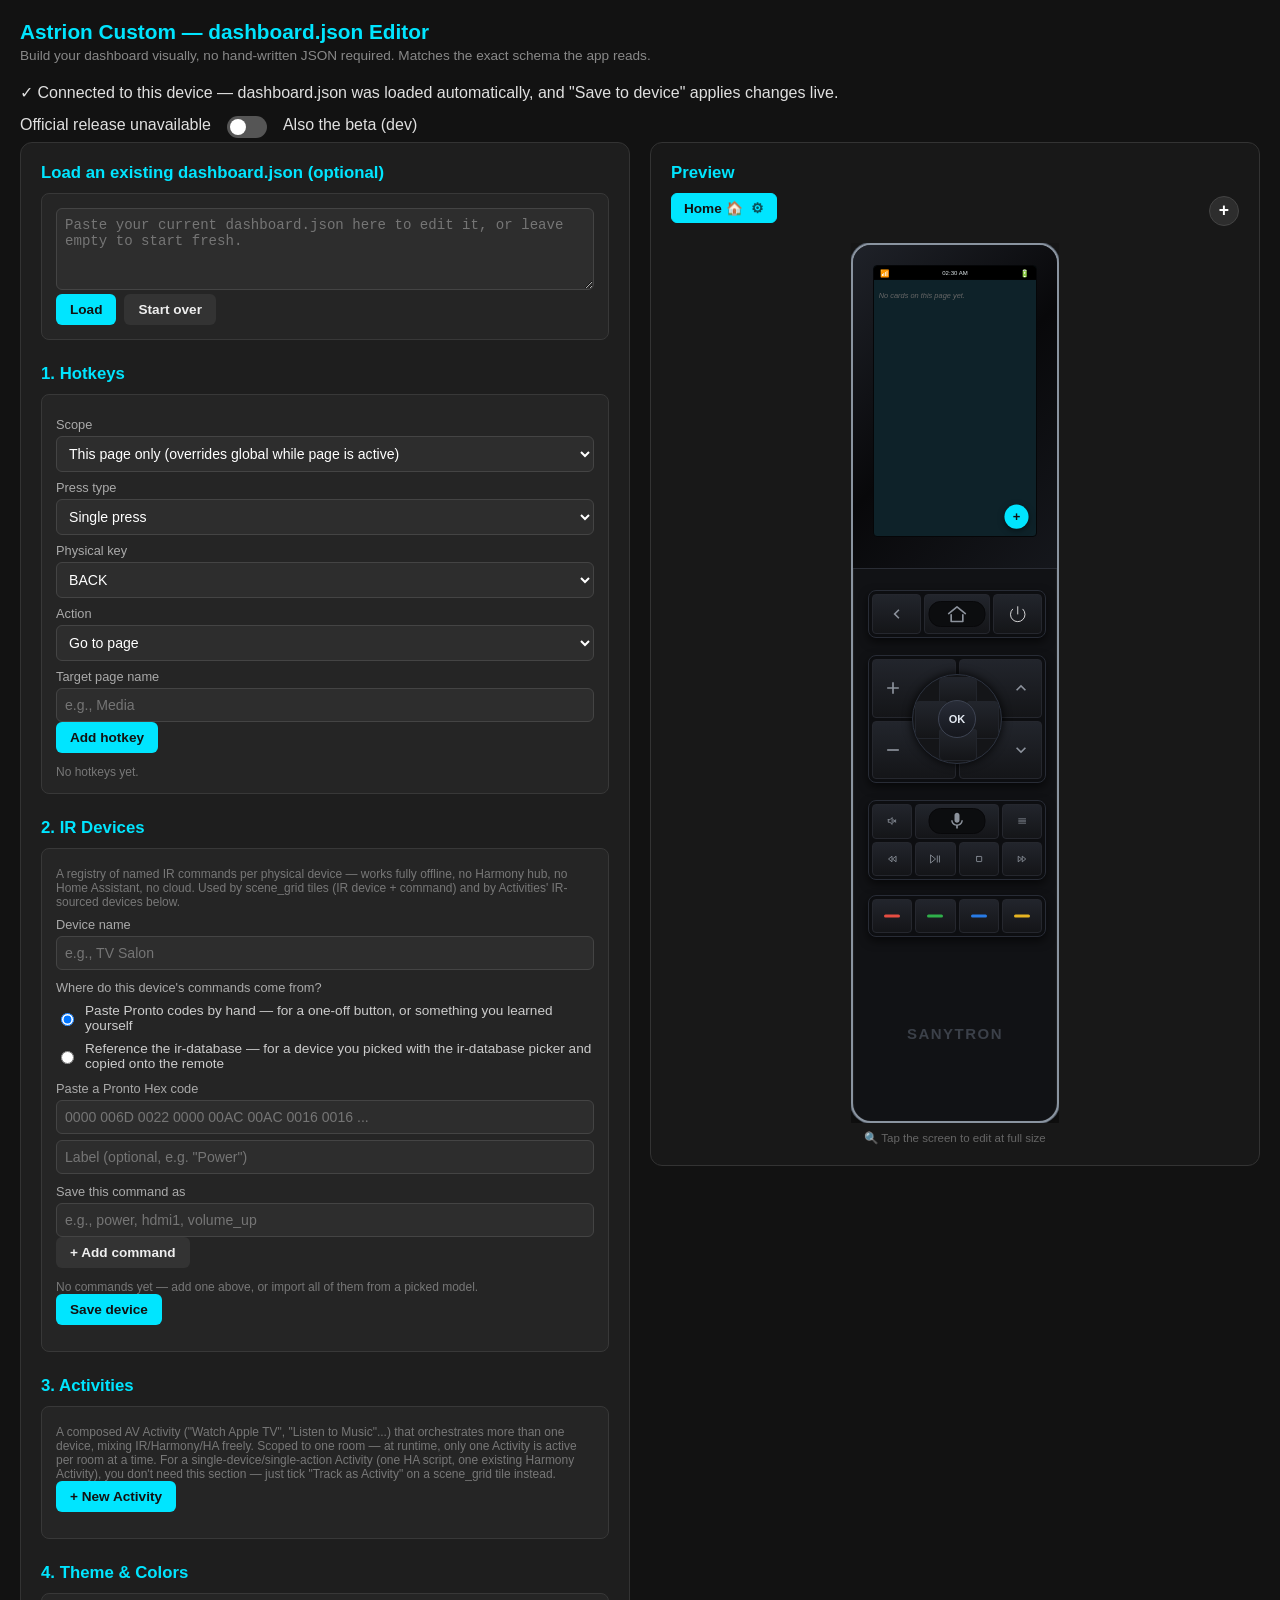
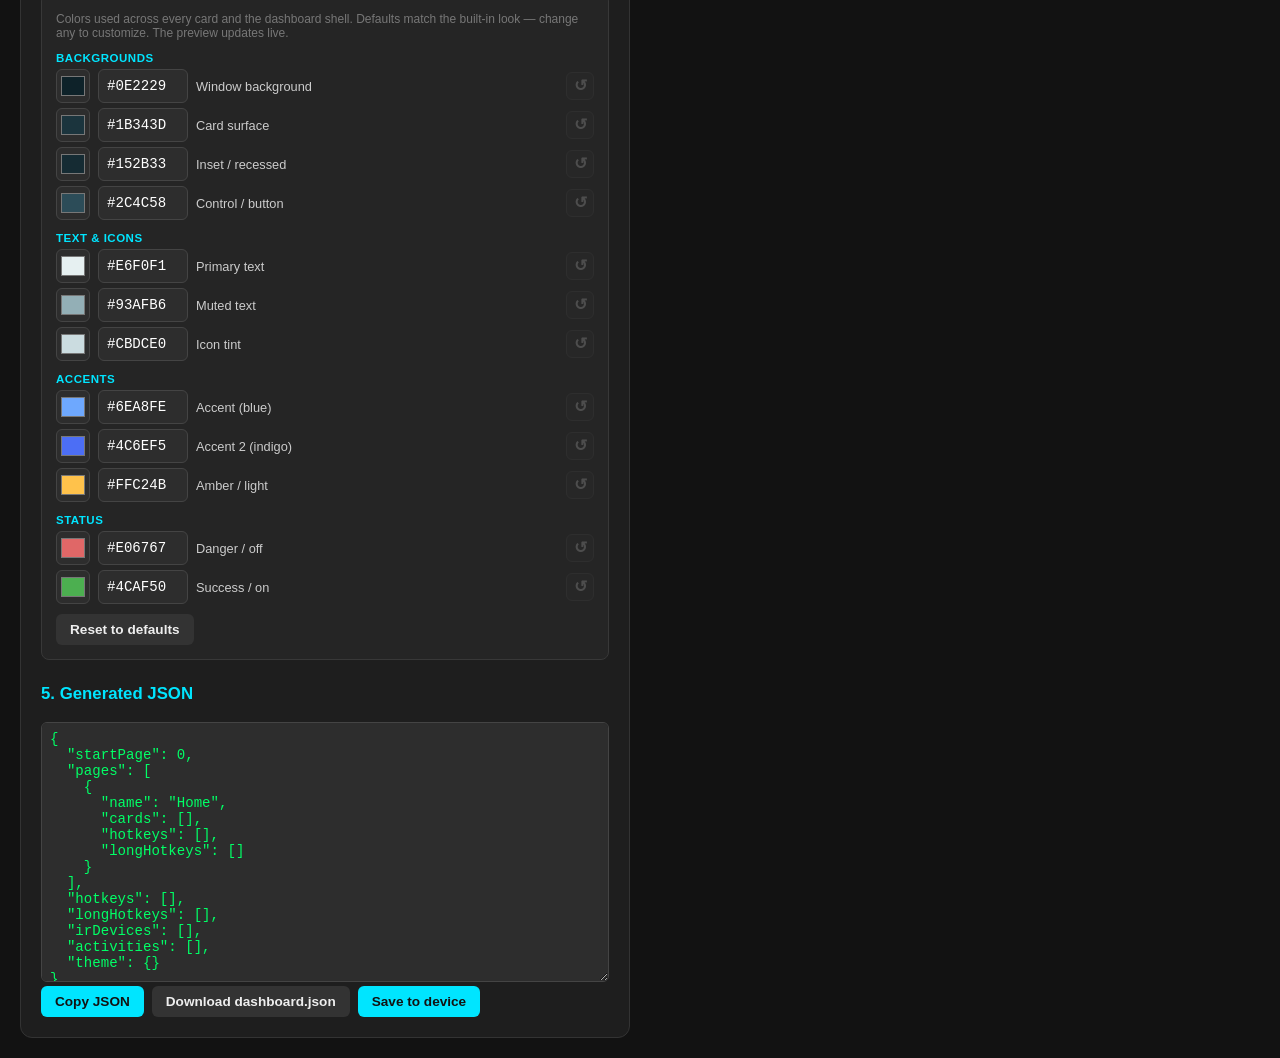
==== commit f68b23be: "feat(i18n): localize the entire dashboard editor UI Migrate every remaining hardcoded string (~640) " ====
--- a/docs/index.html
+++ b/docs/index.html
@@ -3,13 +3,13 @@
 <head>
     <meta charset="UTF-8">
     <meta name="viewport" content="width=device-width, initial-scale=1">
-    <title>Astrion Custom — dashboard.json Editor</title>
+    <title data-i18n="web_ui_title">Astrion Custom — dashboard.json Editor</title>
     <link rel="stylesheet" href="styles.css">
 </head>
 <body>
 
-<h1>Astrion Custom — dashboard.json Editor</h1>
-<div class="subtitle">Build your dashboard visually, no hand-written JSON required. Matches the exact schema the app reads.</div>
+<h1 data-i18n="web_ui_title">Astrion Custom — dashboard.json Editor</h1>
+<div class="subtitle" data-i18n="web_ui_subtitle">Build your dashboard visually, no hand-written JSON required. Matches the exact schema the app reads.</div>
 <div id="deviceModeBanner" class="note" style="display:none"></div>
 
 <div class="release-info-row" style="display:flex;align-items:center;gap:16px;margin-top:6px;flex-wrap:wrap;">
@@ -26,30 +26,30 @@
     <!-- LEFT PANE -->
     <div class="editor-pane">
 
-        <h2>Load an existing dashboard.json (optional)</h2>
-        <div class="section-box">
-            <textarea id="importBox" rows="4" placeholder="Paste your current dashboard.json here to edit it, or leave empty to start fresh."></textarea>
+        <h2 data-i18n="web_ui_load_heading">Load an existing dashboard.json (optional)</h2>
+        <div class="section-box">
+            <textarea id="importBox" rows="4" data-i18n-attr="placeholder:web_ui_import_placeholder" placeholder="Paste your current dashboard.json here to edit it, or leave empty to start fresh."></textarea>
             <div class="btn-row">
-                <button onclick="importJson()">Load</button>
-                <button class="secondary" onclick="resetAll()">Start over</button>
-            </div>
-        </div>
-
-        <h2>1. Hotkeys</h2>
-        <div class="section-box">
-            <label>Scope</label>
+                <button data-i18n="web_ui_load_button" onclick="importJson()">Load</button>
+                <button class="secondary" data-i18n="web_ui_start_over" onclick="resetAll()">Start over</button>
+            </div>
+        </div>
+
+        <h2 data-i18n="web_ui_section_hotkeys">1. Hotkeys</h2>
+        <div class="section-box">
+            <label data-i18n="web_ui_scope_label">Scope</label>
             <select id="hkScope">
-                <option value="page">This page only (overrides global while page is active)</option>
-                <option value="global">Global (every page)</option>
+                <option value="page" data-i18n="web_ui_scope_page">This page only (overrides global while page is active)</option>
+                <option value="global" data-i18n="web_ui_scope_global">Global (every page)</option>
             </select>
 
-            <label>Press type</label>
+            <label data-i18n="web_ui_press_type_label">Press type</label>
             <select id="hkType">
-                <option value="hotkeys">Single press</option>
-                <option value="longHotkeys">Long press (~500ms hold)</option>
+                <option value="hotkeys" data-i18n="web_ui_press_single">Single press</option>
+                <option value="longHotkeys" data-i18n="web_ui_press_long">Long press (~500ms hold)</option>
             </select>
 
-            <label>Physical key</label>
+            <label data-i18n="web_ui_physical_key_label">Physical key</label>
             <select id="hkKey">
                 <option>BACK</option><option>HOME</option><option>POWER</option>
                 <option>VOLUME_UP</option><option>VOLUME_DOWN</option><option>MUTE</option>
@@ -60,55 +60,55 @@
                 <option>RED_BUTTON</option><option>GREEN_BUTTON</option><option>BLUE_BUTTON</option><option>YELLOW_BUTTON</option>
             </select>
 
-            <label>Action</label>
+            <label data-i18n="web_ui_action_label">Action</label>
             <select id="hkAction" onchange="updateHotkeyActionInputs()">
-                <option value="page">Go to page</option>
-                <option value="openOverlay">Open overlay (Settings / Active Activities)</option>
-                <option value="openCurrentActivity">Return to current Activity (for one room)</option>
-                <option value="service">Home Assistant service call</option>
-                <option value="remoteCommand">Home Assistant remote command</option>
-                <option value="harmonyCommand">Harmony IR command (direct to hub)</option>
-                <option value="harmonyActivity">Harmony activity (direct to hub)</option>
+                <option value="page" data-i18n="web_ui_action_page">Go to page</option>
+                <option value="openOverlay" data-i18n="web_ui_action_open_overlay">Open overlay (Settings / Active Activities)</option>
+                <option value="openCurrentActivity" data-i18n="web_ui_action_return_activity">Return to current Activity (for one room)</option>
+                <option value="service" data-i18n="web_ui_action_service">Home Assistant service call</option>
+                <option value="remoteCommand" data-i18n="web_ui_action_remote_command">Home Assistant remote command</option>
+                <option value="harmonyCommand" data-i18n="web_ui_action_harmony_command">Harmony IR command (direct to hub)</option>
+                <option value="harmonyActivity" data-i18n="web_ui_action_harmony_activity">Harmony activity (direct to hub)</option>
             </select>
 
             <div id="dynamicHotkeyInputs"></div>
             <div class="btn-row">
-                <button id="addHotkeyBtn" onclick="addHotkey()">Add hotkey</button>
-                <button id="cancelHotkeyEditBtn" class="secondary" style="display:none" onclick="cancelHotkeyEdit()">Cancel edit</button>
+                <button id="addHotkeyBtn" data-i18n="web_ui_add_hotkey" onclick="addHotkey()">Add hotkey</button>
+                <button id="cancelHotkeyEditBtn" class="secondary" style="display:none" data-i18n="web_cancel_edit" onclick="cancelHotkeyEdit()">Cancel edit</button>
             </div>
             <div id="hotkeysList" style="margin-top:12px"></div>
         </div>
 
-        <h2>2. IR Devices</h2>
-        <div class="section-box">
-            <div class="hint">
+        <h2 data-i18n="web_ui_section_ir_devices">2. IR Devices</h2>
+        <div class="section-box">
+            <div class="hint" data-i18n="web_ui_ir_hint">
                 A registry of named IR commands per physical device — works fully offline,
                 no Harmony hub, no Home Assistant, no cloud. Used by scene_grid tiles
                 (IR device + command) and by Activities' IR-sourced devices below.
             </div>
 
-            <label>Device name</label>
-            <input type="text" id="irDevName" placeholder="e.g., TV Salon">
-
-            <label style="margin-top:10px">Where do this device's commands come from?</label>
+            <label data-i18n="web_ui_device_name_label">Device name</label>
+            <input type="text" id="irDevName" data-i18n-attr="placeholder:web_ui_device_name_placeholder" placeholder="e.g., TV Salon">
+
+            <label style="margin-top:10px" data-i18n="web_ui_ir_source_question">Where do this device's commands come from?</label>
             <label class="inline-check">
                 <input type="radio" name="irSourceMode" value="inline" checked onchange="onIrSourceModeChange()">
-                Paste Pronto codes by hand — for a one-off button, or something you learned yourself
+                <span data-i18n="web_ui_ir_source_inline">Paste Pronto codes by hand — for a one-off button, or something you learned yourself</span>
             </label>
             <label class="inline-check">
                 <input type="radio" name="irSourceMode" value="reference" onchange="onIrSourceModeChange()">
-                Reference the ir-database — for a device you picked with the ir-database picker and copied onto the remote
+                <span data-i18n="web_ui_ir_source_reference">Reference the ir-database — for a device you picked with the ir-database picker and copied onto the remote</span>
             </label>
 
             <div id="irInlineForm">
-                <label style="margin-top:10px">Paste a Pronto Hex code</label>
+                <label style="margin-top:10px" data-i18n="web_ui_pronto_label">Paste a Pronto Hex code</label>
                 <input type="text" id="irManualPronto" placeholder="0000 006D 0022 0000 00AC 00AC 0016 0016 ...">
-                <input type="text" id="irManualLabel" placeholder='Label (optional, e.g. "Power")' style="margin-top:6px">
-
-                <label style="margin-top:10px">Save this command as</label>
-                <input type="text" id="irCommandId" placeholder="e.g., power, hdmi1, volume_up">
+                <input type="text" id="irManualLabel" data-i18n-attr="placeholder:web_ui_command_label_placeholder" placeholder='Label (optional, e.g. "Power")' style="margin-top:6px">
+
+                <label style="margin-top:10px" data-i18n="web_ui_save_command_as">Save this command as</label>
+                <input type="text" id="irCommandId" data-i18n-attr="placeholder:web_ui_command_id_placeholder" placeholder="e.g., power, hdmi1, volume_up">
                 <div class="btn-row">
-                    <button type="button" class="secondary" onclick="addIrCommand()">+ Add command</button>
+                    <button type="button" class="secondary" data-i18n="web_ui_add_command" onclick="addIrCommand()">+ Add command</button>
                 </div>
 
                 <div id="irCommandsList" style="margin-top:12px"></div>
@@ -116,38 +116,36 @@
 
             <div id="irRefForm" style="display:none">
                 <div class="hint" style="margin-top:10px" id="irRefHint">
-                    Must match exactly what you copied into <code>/sdcard/astrion/ir-database/</code> on the
-                    remote — the app resolves the actual commands from that file at runtime, this builder
-                    never touches ir-database/ itself.
+                    <span data-i18n="web_ui_irref_hint_1">Must match exactly what you copied into </span><code>/sdcard/astrion/ir-database/</code><span data-i18n="web_ui_irref_hint_2"> on the remote — the app resolves the actual commands from that file at runtime, this builder never touches ir-database/ itself.</span>
                 </div>
 
                 <div id="irOnDeviceQuickPick" style="display:none">
-                    <label style="margin-top:10px">Already on this remote — pick one</label>
-                    <select id="irOnDeviceCategory" onchange="onIrOnDeviceCategoryChange()"><option value="">— category —</option></select>
-                    <select id="irOnDeviceBrand" onchange="onIrOnDeviceBrandChange()" disabled><option value="">— select a category first —</option></select>
-                    <select id="irOnDeviceModel" onchange="onIrOnDeviceModelChange()" disabled><option value="">— select a brand first —</option></select>
-                </div>
-
-                <label style="margin-top:10px">Category</label>
+                    <label style="margin-top:10px" data-i18n="web_ui_ir_ondevice_label">Already on this remote — pick one</label>
+                    <select id="irOnDeviceCategory" onchange="onIrOnDeviceCategoryChange()"><option value="" data-i18n="web_ui_pick_category">— category —</option></select>
+                    <select id="irOnDeviceBrand" onchange="onIrOnDeviceBrandChange()" disabled><option value="" data-i18n="web_ui_pick_brand_disabled">— select a category first —</option></select>
+                    <select id="irOnDeviceModel" onchange="onIrOnDeviceModelChange()" disabled><option value="" data-i18n="web_ui_pick_model_disabled">— select a brand first —</option></select>
+                </div>
+
+                <label style="margin-top:10px" data-i18n="web_ui_category_label">Category</label>
                 <select id="irRefCategory"></select>
-                <label>Brand</label>
-                <input type="text" id="irRefBrand" placeholder="e.g., LG">
-                <label>Model</label>
-                <input type="text" id="irRefModel" placeholder="e.g., OLED65B8">
-                <label style="margin-top:10px">Known command ids (optional, comma-separated — just for autocomplete below and in scene_grid tiles)</label>
+                <label data-i18n="web_ui_brand_label">Brand</label>
+                <input type="text" id="irRefBrand" data-i18n-attr="placeholder:web_ui_brand_placeholder" placeholder="e.g., LG">
+                <label data-i18n="web_ui_model_label">Model</label>
+                <input type="text" id="irRefModel" data-i18n-attr="placeholder:web_ui_model_placeholder" placeholder="e.g., OLED65B8">
+                <label style="margin-top:10px" data-i18n="web_ui_known_commands_label">Known command ids (optional, comma-separated — just for autocomplete below and in scene_grid tiles)</label>
                 <input type="text" id="irRefKnownCommands" placeholder="power, hdmi1, volume_up, mute">
             </div>
 
             <div class="btn-row">
-                <button id="saveIrDeviceBtn" onclick="saveIrDevice()">Save device</button>
-                <button id="cancelIrDeviceEditBtn" class="secondary" style="display:none" onclick="cancelIrDeviceEdit()">Cancel edit</button>
+                <button id="saveIrDeviceBtn" data-i18n="web_ui_save_device" onclick="saveIrDevice()">Save device</button>
+                <button id="cancelIrDeviceEditBtn" class="secondary" style="display:none" data-i18n="web_cancel_edit" onclick="cancelIrDeviceEdit()">Cancel edit</button>
             </div>
             <div id="irDevicesList" style="margin-top:12px"></div>
         </div>
 
-        <h2>3. Activities</h2>
-        <div class="section-box">
-            <div class="hint">
+        <h2 data-i18n="web_ui_section_activities">3. Activities</h2>
+        <div class="section-box">
+            <div class="hint" data-i18n="web_ui_activities_hint">
                 A composed AV Activity ("Watch Apple TV", "Listen to Music"...) that
                 orchestrates more than one device, mixing IR/Harmony/HA freely. Scoped
                 to one room — at runtime, only one Activity is active per room at a
@@ -156,29 +154,29 @@
                 "Track as Activity" on a scene_grid tile instead.
             </div>
             <div class="btn-row">
-                <button onclick="startActivityWizard()">+ New Activity</button>
+                <button data-i18n="web_ui_new_activity_button" onclick="startActivityWizard()">+ New Activity</button>
             </div>
             <div id="activitiesList" style="margin-top:12px"></div>
         </div>
 
-        <h2>4. Theme & Colors</h2>
+        <h2 data-i18n="web_ui_section_theme">4. Theme &amp; Colors</h2>
         <div class="section-box" id="themeBox"></div>
 
-        <h2>5. Generated JSON</h2>
+        <h2 data-i18n="web_ui_section_json">5. Generated JSON</h2>
         <textarea id="jsonOutput" readonly></textarea>
         <div class="btn-row">
-            <button onclick="copyJson()">Copy JSON</button>
-            <button class="secondary" onclick="downloadJson()">Download dashboard.json</button>
-            <button id="saveToDeviceBtn" style="display:none" onclick="saveDashboardToDevice()">Save to device</button>
+            <button data-i18n="web_ui_copy_json" onclick="copyJson()">Copy JSON</button>
+            <button class="secondary" data-i18n="web_ui_download_json" onclick="downloadJson()">Download dashboard.json</button>
+            <button id="saveToDeviceBtn" style="display:none" data-i18n="web_ui_save_to_device" onclick="saveDashboardToDevice()">Save to device</button>
         </div>
     </div>
 
     <!-- RIGHT PANE -->
     <div class="preview-pane">
-        <h2 style="margin-top:0">Preview</h2>
+        <h2 style="margin-top:0" data-i18n="web_ui_preview">Preview</h2>
         <div class="ha-toolbar">
             <div id="tabs" class="tabs"></div>
-            <button type="button" class="ha-icon-btn" title="Add page" onclick="openPageDialog(null)">+</button>
+            <button type="button" class="ha-icon-btn" data-i18n-attr="title:web_modal_add_page" title="Add page" onclick="openPageDialog(null)">+</button>
         </div>
         <div class="remote-frame-scale-wrap">
             <div class="remote-frame">
@@ -192,7 +190,7 @@
                                 <span class="sb-battery">🔋</span>
                             </div>
                             <div id="content" class="remote-screen-content"></div>
-                            <button type="button" class="preview-add-fab" title="Add card" onclick="event.stopPropagation(); openCardDialog(null)">+</button>
+                            <button type="button" class="preview-add-fab" data-i18n-attr="title:web_modal_add_card" title="Add card" onclick="event.stopPropagation(); openCardDialog(null)">+</button>
                         </div>
                     </div>
                 </div>
@@ -237,10 +235,10 @@
                         </button>
                     </div>
                     <div class="hw-dpad">
-                        <button class="dpad-btn dpad-top" title="Haut" data-hwkey="UP"></button>
-                        <button class="dpad-btn dpad-right" title="Droite" data-hwkey="RIGHT"></button>
-                        <button class="dpad-btn dpad-left" title="Gauche" data-hwkey="LEFT"></button>
-                        <button class="dpad-btn dpad-bottom" title="Bas" data-hwkey="DOWN"></button>
+                        <button class="dpad-btn dpad-top" title="Up" data-hwkey="UP"></button>
+                        <button class="dpad-btn dpad-right" title="Right" data-hwkey="RIGHT"></button>
+                        <button class="dpad-btn dpad-left" title="Left" data-hwkey="LEFT"></button>
+                        <button class="dpad-btn dpad-bottom" title="Down" data-hwkey="DOWN"></button>
                         <button class="dpad-ok" data-hwkey="CENTER">OK</button>
                     </div>
                 </div>
@@ -296,61 +294,61 @@
 
             </div>
         </div>
-        <div class="remote-tap-hint">🔍 Tap the screen to edit at full size</div>
+        <div class="remote-tap-hint" data-i18n="web_ui_tap_hint">🔍 Tap the screen to edit at full size</div>
         <div id="hotkeysInfo"></div>
     </div>
 </div>
 
 <div id="previewModal" class="preview-modal" onclick="if (event.target === this) closePreviewModal()">
     <div class="preview-modal-inner">
-        <button class="preview-modal-close" onclick="closePreviewModal()">✕ Close</button>
+        <button class="preview-modal-close" data-i18n="web_modal_close" onclick="closePreviewModal()">✕ Close</button>
         <div id="modalScreenSlot"></div>
     </div>
 </div>
 
 <div id="cardEditorModal" class="preview-modal" onclick="if (event.target === this) cancelCardEdit()">
     <div class="preview-modal-inner ha-dialog">
-        <button class="preview-modal-close" onclick="cancelCardEdit()">✕ Close</button>
-        <h2 style="margin-top:0" id="cardEditorTitle">Add card</h2>
-        <div class="section-box">
-            <label>Card type</label>
+        <button class="preview-modal-close" data-i18n="web_modal_close" onclick="cancelCardEdit()">✕ Close</button>
+        <h2 style="margin-top:0" id="cardEditorTitle" data-i18n="web_modal_add_card">Add card</h2>
+        <div class="section-box">
+            <label data-i18n="web_modal_card_type">Card type</label>
             <select id="cardTypeSelect" onchange="updateCardFormInputs()">
-                <optgroup label="Common">
-                    <option value="title">Title (title)</option>
-                    <option value="light">Light (light)</option>
-                    <option value="switch">Switch (switch)</option>
-                    <option value="cover">Cover / Shutter (cover)</option>
-                    <option value="fan">Fan (fan)</option>
-                    <option value="climate">Climate (climate)</option>
-                    <option value="source_select">Source selector (source_select)</option>
-                    <option value="select">Select / dropdown (select)</option>
+                <optgroup data-i18n-attr="label:web_modal_optgroup_common" label="Common">
+                    <option value="title" data-i18n="web_modal_type_title">Title (title)</option>
+                    <option value="light" data-i18n="web_modal_type_light">Light (light)</option>
+                    <option value="switch" data-i18n="web_modal_type_switch">Switch (switch)</option>
+                    <option value="cover" data-i18n="web_modal_type_cover">Cover / Shutter (cover)</option>
+                    <option value="fan" data-i18n="web_modal_type_fan">Fan (fan)</option>
+                    <option value="climate" data-i18n="web_modal_type_climate">Climate (climate)</option>
+                    <option value="source_select" data-i18n="web_modal_type_source_select">Source selector (source_select)</option>
+                    <option value="select" data-i18n="web_modal_type_select">Select / dropdown (select)</option>
                 </optgroup>
-                <optgroup label="Grids">
-                    <option value="button_grid">Button grid (button_grid)</option>
-                    <option value="scene_grid">Scene grid (scene_grid)</option>
+                <optgroup data-i18n-attr="label:web_modal_optgroup_grids" label="Grids">
+                    <option value="button_grid" data-i18n="web_modal_type_button_grid">Button grid (button_grid)</option>
+                    <option value="scene_grid" data-i18n="web_modal_type_scene_grid">Scene grid (scene_grid)</option>
                 </optgroup>
-                <optgroup label="Remotes">
-                    <option value="apple_tv_remote">Apple TV remote (apple_tv_remote)</option>
-                    <option value="tv_remote">TV / media remote (tv_remote)</option>
+                <optgroup data-i18n-attr="label:web_modal_optgroup_remotes" label="Remotes">
+                    <option value="apple_tv_remote" data-i18n="web_modal_type_apple_tv_remote">Apple TV remote (apple_tv_remote)</option>
+                    <option value="tv_remote" data-i18n="web_modal_type_tv_remote">TV / media remote (tv_remote)</option>
                 </optgroup>
-                <optgroup label="Advanced (raw options)">
-                    <option value="clock_weather">Clock &amp; weather (clock_weather)</option>
-                    <option value="media_player">Media player (media_player)</option>
-                    <option value="camera">Camera (camera)</option>
-                    <option value="speaker_group">Speaker group (speaker_group)</option>
-                    <option value="monitor">System monitor (monitor)</option>
-                    <option value="picture_elements">Picture elements (picture_elements)</option>
-                    <option value="plex">Plex (plex)</option>
-                    <option value="row">Row layout (row)</option>
-                    <option value="vacuum">Vacuum (vacuum)</option>
-                    <option value="custom">Other / custom type…</option>
+                <optgroup data-i18n-attr="label:web_modal_optgroup_advanced" label="Advanced (raw options)">
+                    <option value="clock_weather" data-i18n="web_modal_type_clock_weather">Clock &amp; weather (clock_weather)</option>
+                    <option value="media_player" data-i18n="web_modal_type_media_player">Media player (media_player)</option>
+                    <option value="camera" data-i18n="web_modal_type_camera">Camera (camera)</option>
+                    <option value="speaker_group" data-i18n="web_modal_type_speaker_group">Speaker group (speaker_group)</option>
+                    <option value="monitor" data-i18n="web_modal_type_monitor">System monitor (monitor)</option>
+                    <option value="picture_elements" data-i18n="web_modal_type_picture_elements">Picture elements (picture_elements)</option>
+                    <option value="plex" data-i18n="web_modal_type_plex">Plex (plex)</option>
+                    <option value="row" data-i18n="web_modal_type_row">Row layout (row)</option>
+                    <option value="vacuum" data-i18n="web_modal_type_vacuum">Vacuum (vacuum)</option>
+                    <option value="custom" data-i18n="web_modal_type_custom">Other / custom type…</option>
                 </optgroup>
             </select>
 
             <div id="dynamicCardInputs"></div>
             <div class="btn-row">
-                <button id="addCardBtn" onclick="addCardToPage()">Add card to page</button>
-                <button id="cancelCardEditBtn" class="secondary" onclick="cancelCardEdit()">Cancel</button>
+                <button id="addCardBtn" data-i18n="web_modal_add_card_to_page" onclick="addCardToPage()">Add card to page</button>
+                <button id="cancelCardEditBtn" class="secondary" data-i18n="web_cancel" onclick="cancelCardEdit()">Cancel</button>
             </div>
         </div>
     </div>
@@ -358,16 +356,16 @@
 
 <div id="pageDialogModal" class="preview-modal" onclick="if (event.target === this) closePageDialog()">
     <div class="preview-modal-inner ha-dialog">
-        <button class="preview-modal-close" onclick="closePageDialog()">✕ Close</button>
-        <h2 style="margin-top:0" id="pageDialogTitle">Add page</h2>
-        <div class="section-box">
-            <label>Page name</label>
-            <input type="text" id="pageDialogName" placeholder="e.g., Living Room, Apple TV...">
-            <label style="margin-top:10px">Parent page (optional)</label>
+        <button class="preview-modal-close" data-i18n="web_modal_close" onclick="closePageDialog()">✕ Close</button>
+        <h2 style="margin-top:0" id="pageDialogTitle" data-i18n="web_modal_add_page">Add page</h2>
+        <div class="section-box">
+            <label data-i18n="web_modal_page_name">Page name</label>
+            <input type="text" id="pageDialogName" data-i18n-attr="placeholder:web_modal_page_name_placeholder" placeholder="e.g., Living Room, Apple TV...">
+            <label style="margin-top:10px" data-i18n="web_modal_parent_page_label">Parent page (optional)</label>
             <select id="pageDialogParent" onchange="onPageDialogParentChange()"></select>
-            <div class="hint" style="margin-top:4px">Makes this a child page — navigate to it via a card's own "Page to open" (e.g. a scene_grid tile), and a physical button jumps back to the parent automatically.</div>
+            <div class="hint" style="margin-top:4px" data-i18n="web_modal_parent_hint">Makes this a child page — navigate to it via a card's own "Page to open" (e.g. a scene_grid tile), and a physical button jumps back to the parent automatically.</div>
             <div id="pageDialogParentKeyRow" style="display:none">
-                <label style="margin-top:10px">Return-to-parent button</label>
+                <label style="margin-top:10px" data-i18n="web_modal_parent_key_label">Return-to-parent button</label>
                 <select id="pageDialogParentKey">
                     <option>BACK</option><option>HOME</option><option>POWER</option>
                     <option>VOLUME_UP</option><option>VOLUME_DOWN</option><option>MUTE</option>
@@ -377,13 +375,13 @@
                     <option>REWIND</option><option>PLAY</option><option>STOP</option><option>FASTFORWARD</option>
                     <option>RED_BUTTON</option><option>GREEN_BUTTON</option><option>BLUE_BUTTON</option><option>YELLOW_BUTTON</option>
                 </select>
-                <div class="hint" style="margin-top:4px">Defaults to BACK. Pick a different button if BACK is already used for something else on this page, or if you'd rather reserve BACK entirely. If this page also binds its own hotkey on the chosen button, that hotkey wins and the parent-jump is skipped.</div>
-            </div>
-            <label class="inline-check" style="margin-top:10px"><input type="checkbox" id="pageDialogStart"> Start page (shown on launch)</label>
+                <div class="hint" style="margin-top:4px" data-i18n="web_modal_parent_key_hint">Defaults to BACK. Pick a different button if BACK is already used for something else on this page, or if you'd rather reserve BACK entirely. If this page also binds its own hotkey on the chosen button, that hotkey wins and the parent-jump is skipped.</div>
+            </div>
+            <label class="inline-check" style="margin-top:10px"><input type="checkbox" id="pageDialogStart"> <span data-i18n="web_modal_start_page">Start page (shown on launch)</span></label>
             <div class="btn-row" style="margin-top:12px">
-                <button onclick="savePageDialog()">Save</button>
-                <button class="secondary" onclick="closePageDialog()">Cancel</button>
-                <button id="pageDialogDeleteBtn" class="danger" style="display:none" onclick="deletePageFromDialog()">Delete page</button>
+                <button data-i18n="web_save" onclick="savePageDialog()">Save</button>
+                <button class="secondary" data-i18n="web_cancel" onclick="closePageDialog()">Cancel</button>
+                <button id="pageDialogDeleteBtn" class="danger" style="display:none" data-i18n="web_delete_page" onclick="deletePageFromDialog()">Delete page</button>
             </div>
         </div>
     </div>
@@ -391,15 +389,15 @@
 
 <div id="activityWizardModal" class="preview-modal" onclick="if (event.target === this) closeActivityWizard()">
     <div class="preview-modal-inner ha-dialog">
-        <button class="preview-modal-close" onclick="closeActivityWizard()">✕ Close</button>
-        <h2 style="margin-top:0" id="activityWizardTitle">New Activity</h2>
+        <button class="preview-modal-close" data-i18n="web_modal_close" onclick="closeActivityWizard()">✕ Close</button>
+        <h2 style="margin-top:0" id="activityWizardTitle" data-i18n="web_modal_new_activity">New Activity</h2>
         <div id="wizStepLabel" class="hint" style="margin-bottom:10px"></div>
         <div class="section-box">
             <div id="wizBody"></div>
             <div class="btn-row" style="margin-top:14px">
-                <button id="wizBackBtn" class="secondary" onclick="wizardBack()">Back</button>
-                <button id="wizNextBtn" onclick="wizardNext()">Next</button>
-                <button id="wizSaveBtn" style="display:none" onclick="saveActivityWizard()">Save Activity</button>
+                <button id="wizBackBtn" class="secondary" data-i18n="web_back" onclick="wizardBack()">Back</button>
+                <button id="wizNextBtn" data-i18n="web_next" onclick="wizardNext()">Next</button>
+                <button id="wizSaveBtn" style="display:none" data-i18n="web_modal_save_activity" onclick="saveActivityWizard()">Save Activity</button>
             </div>
         </div>
     </div>
@@ -407,15 +405,16 @@
 
 <div id="iconPickerModal" class="preview-modal" onclick="if (event.target === this) closeIconPicker()">
     <div class="preview-modal-inner icon-picker-inner">
-        <button class="preview-modal-close" onclick="closeIconPicker()">✕ Close</button>
-        <h2 style="margin-top:0">Choose an icon</h2>
-        <div class="hint">Icons already uploaded via the "Icons" section on the device's home page (<code>/</code>).</div>
+        <button class="preview-modal-close" data-i18n="web_modal_close" onclick="closeIconPicker()">✕ Close</button>
+        <h2 style="margin-top:0" data-i18n="web_modal_choose_icon">Choose an icon</h2>
+        <div class="hint"><span data-i18n="web_modal_icon_hint_1">Icons already uploaded via the "Icons" section on the device's home page (</span><code>/</code>).</div>
         <div id="iconPickerGrid" class="icon-picker-grid"></div>
     </div>
 </div>
 
 <div id="toast" class="toast"></div>
 
+<script src="js/i18n.js"></script>
 <script src="js/mocks.js"></script>
 <script src="js/pages.js"></script>
 <script src="js/cards.js"></script>
@@ -427,6 +426,6 @@
 <script src="js/export.js"></script>
 <script src="js/preview.js"></script>
 <script src="js/device.js"></script>
-<script>applyUiI18n(); initEditor(); loadStableBadge();</script>
+<script>I18N.ready.then(() => { initEditor(); loadStableBadge(); applyUiI18n(); });</script>
 </body>
 </html>
